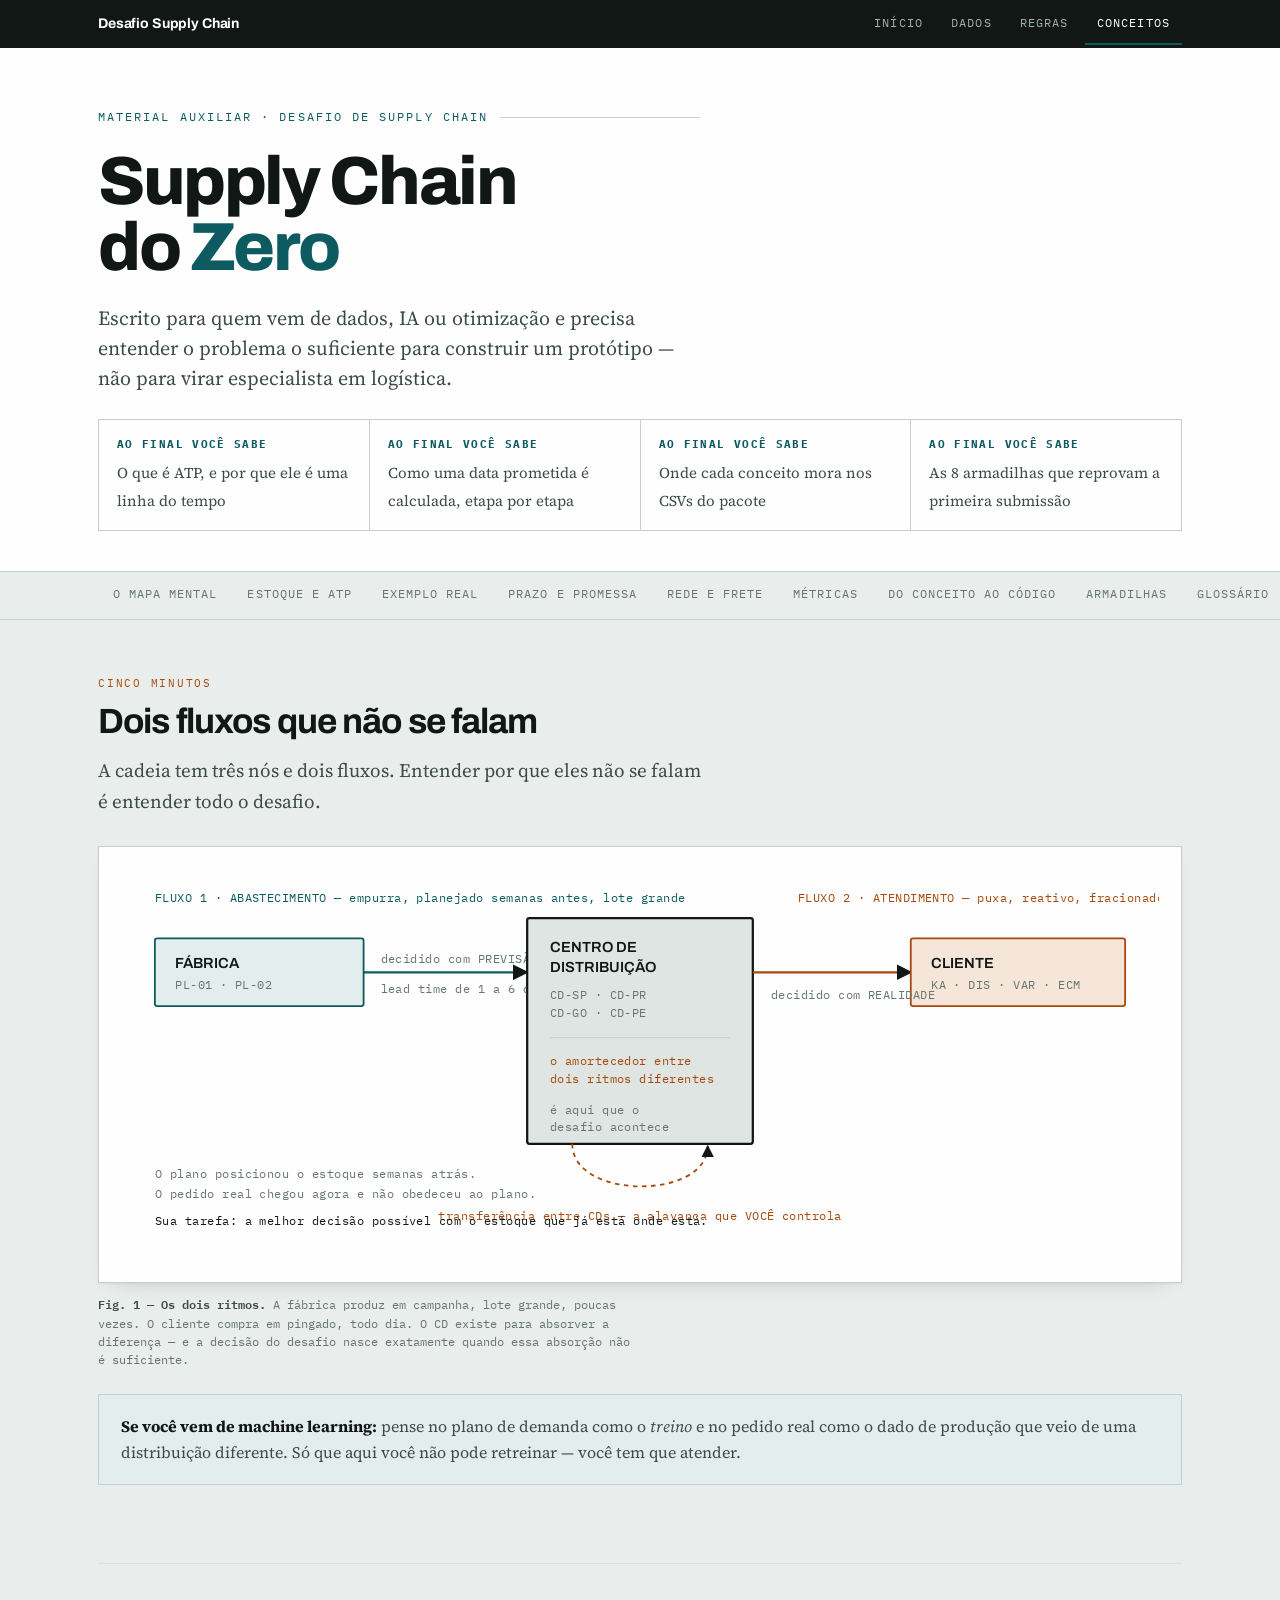
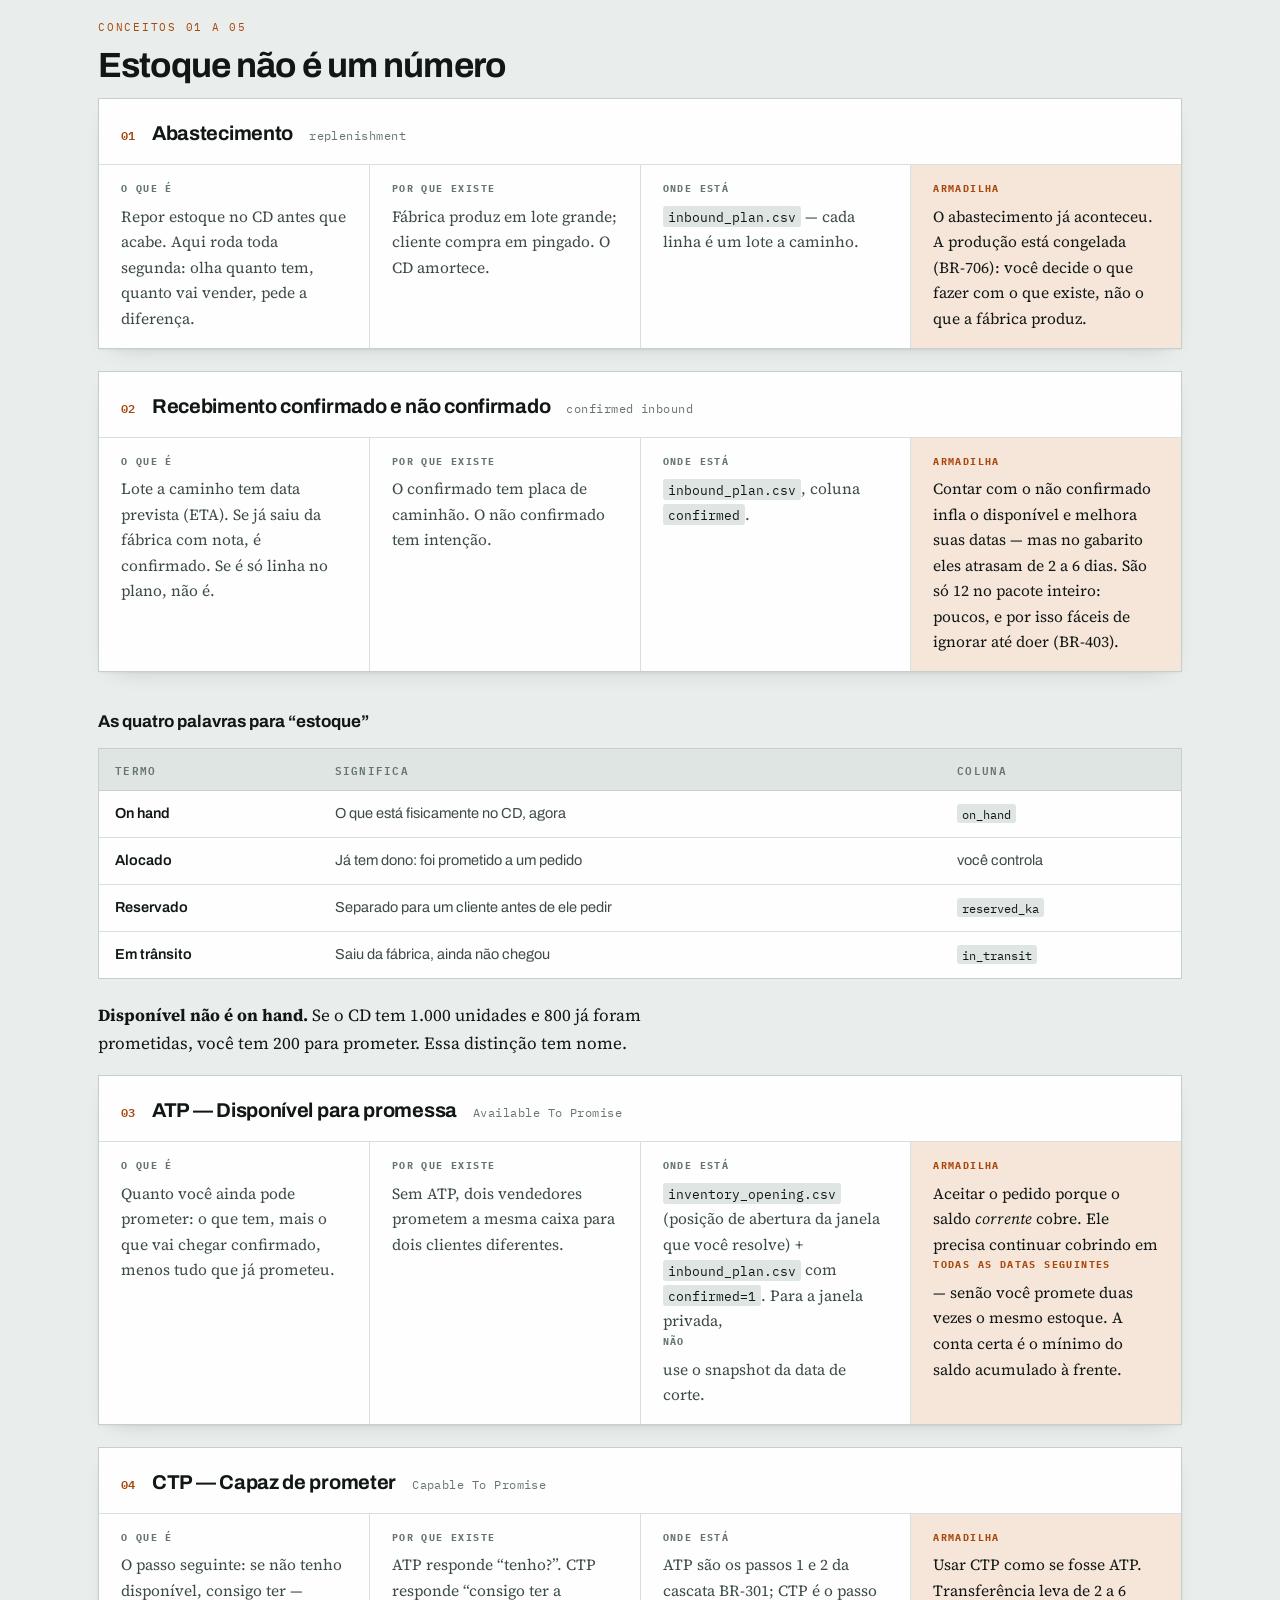
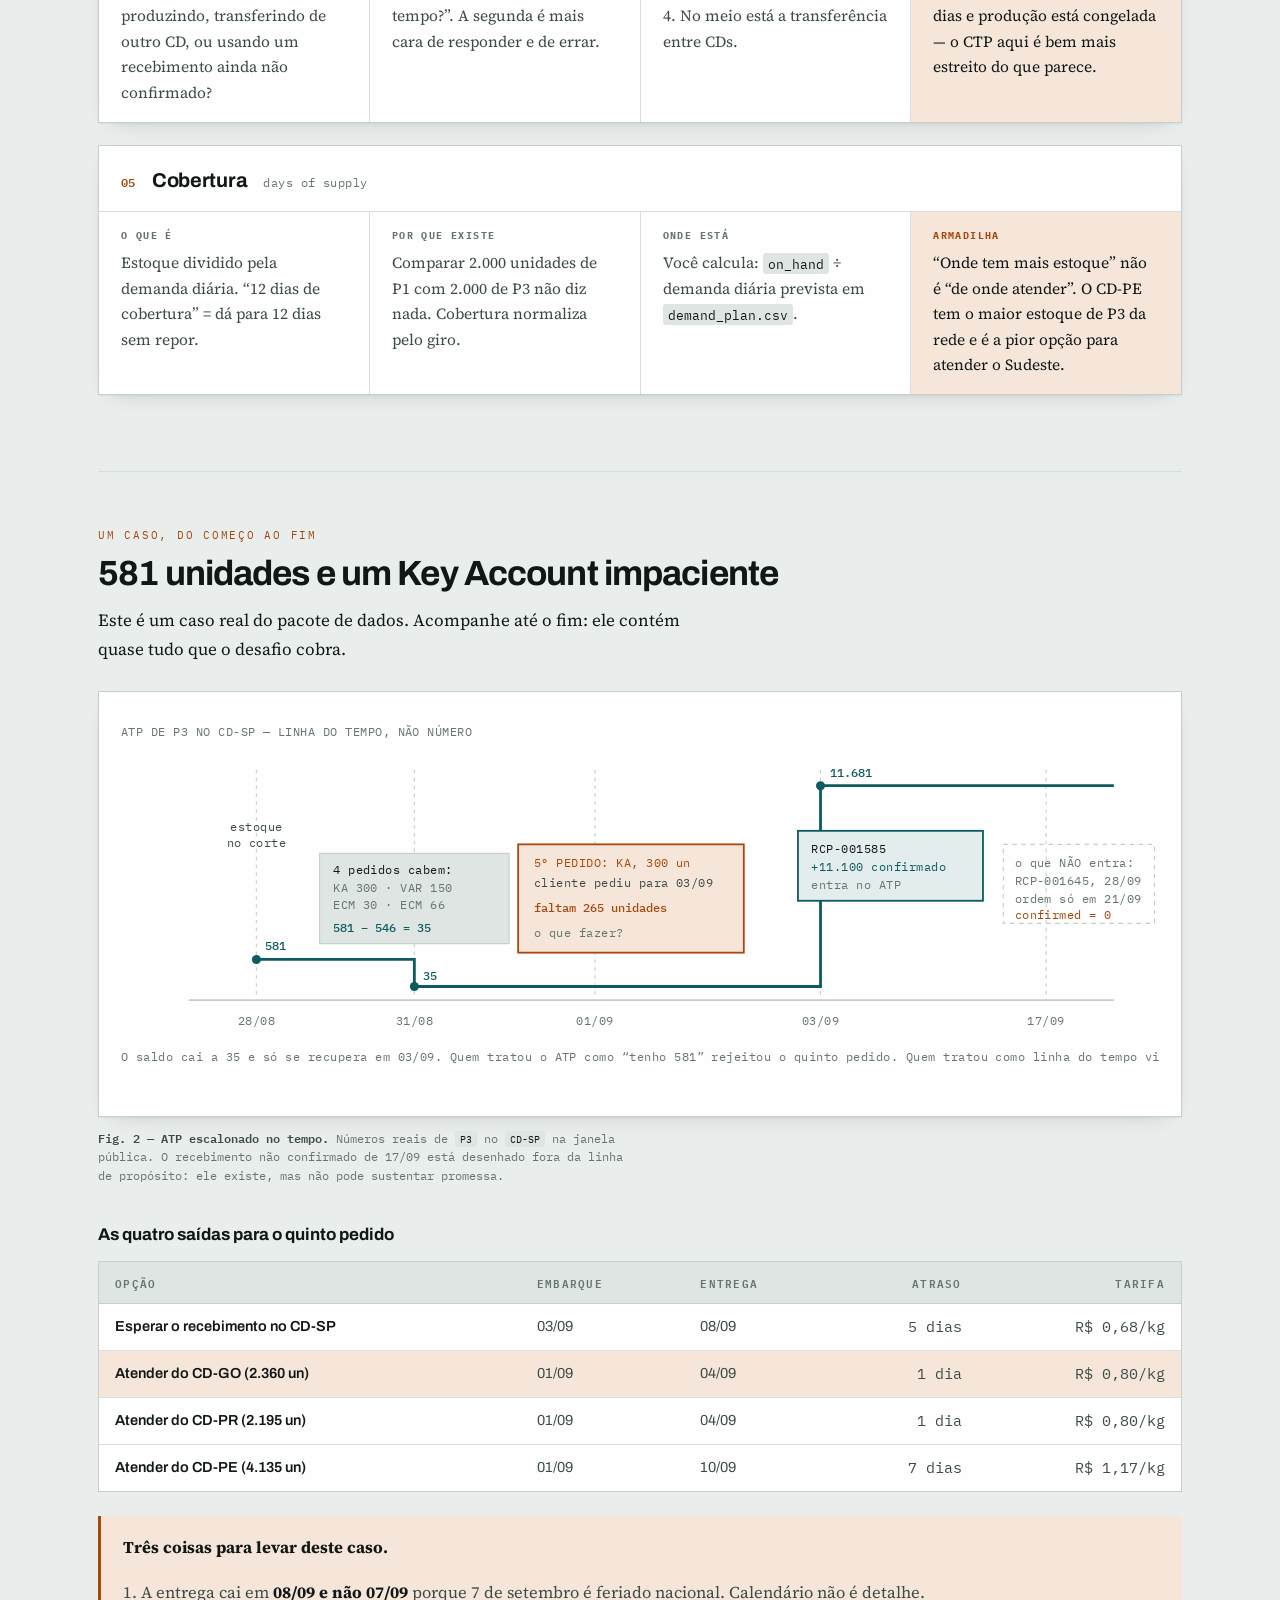
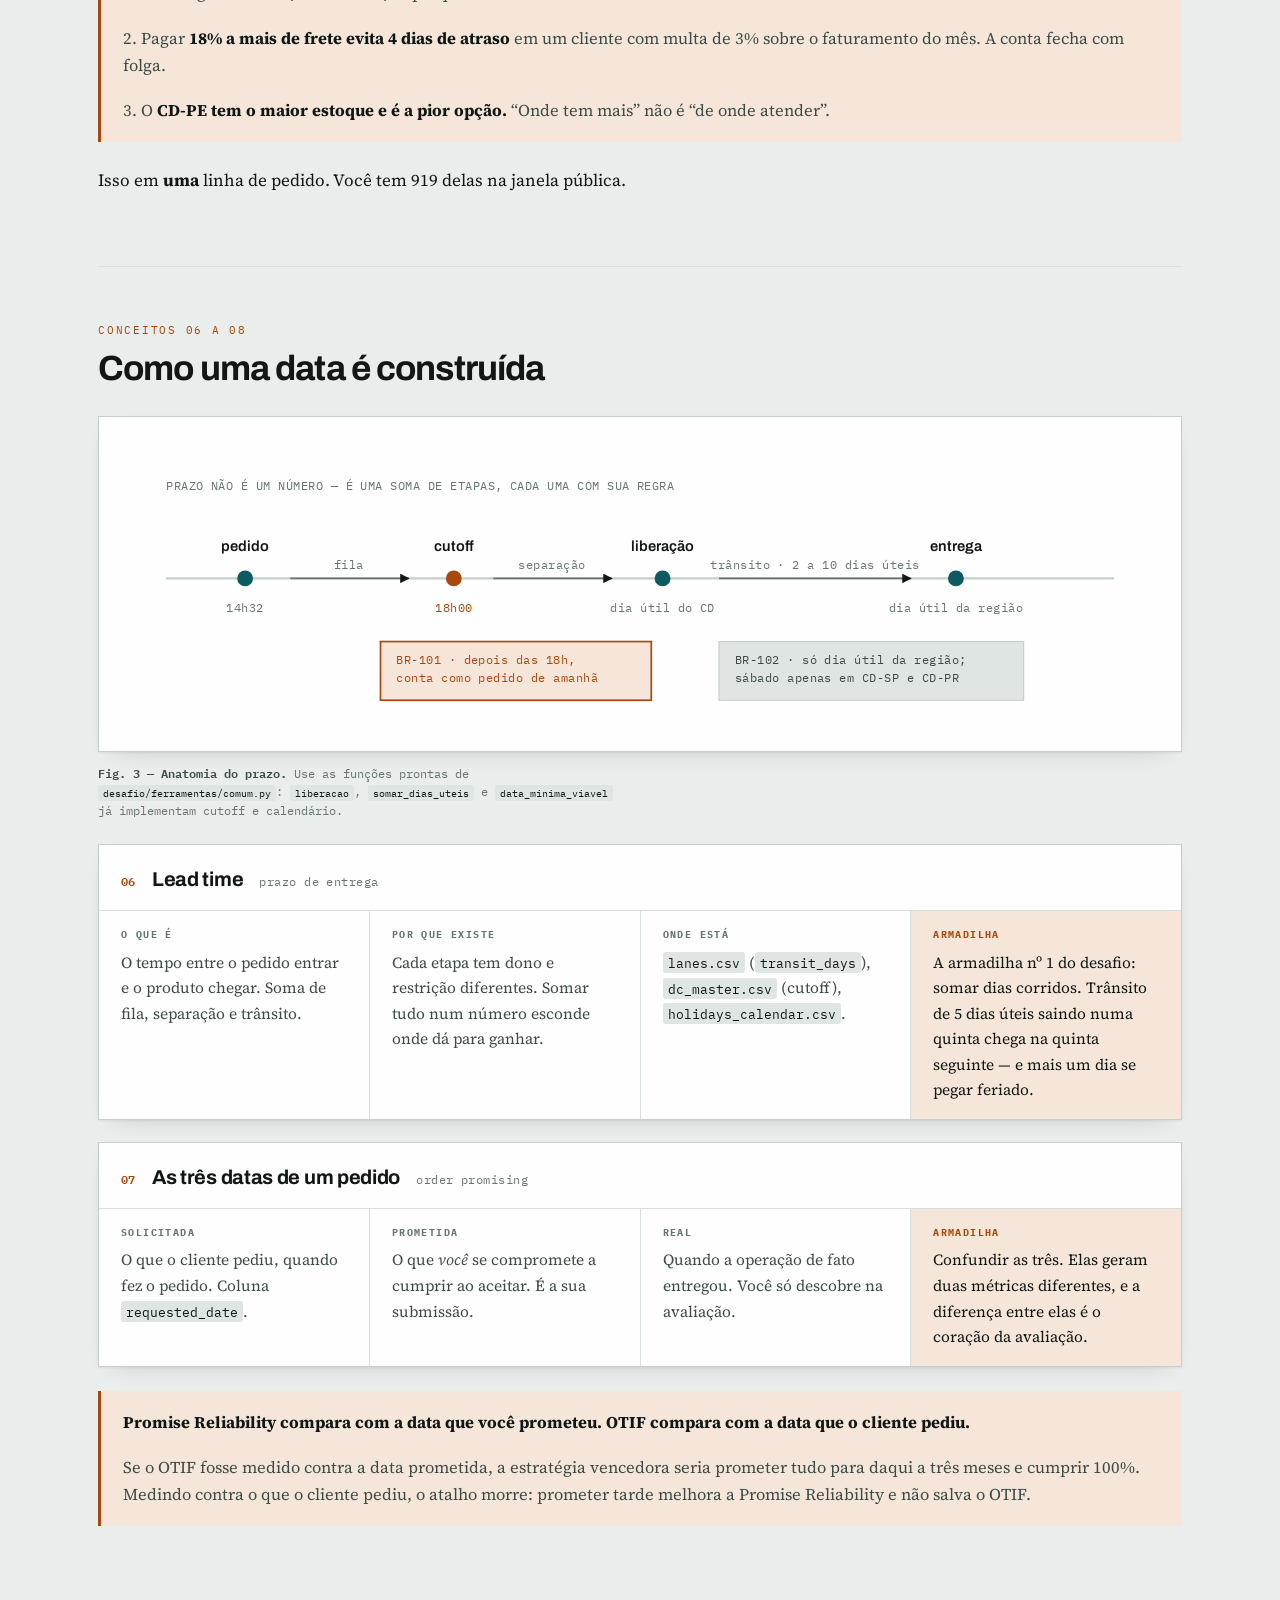
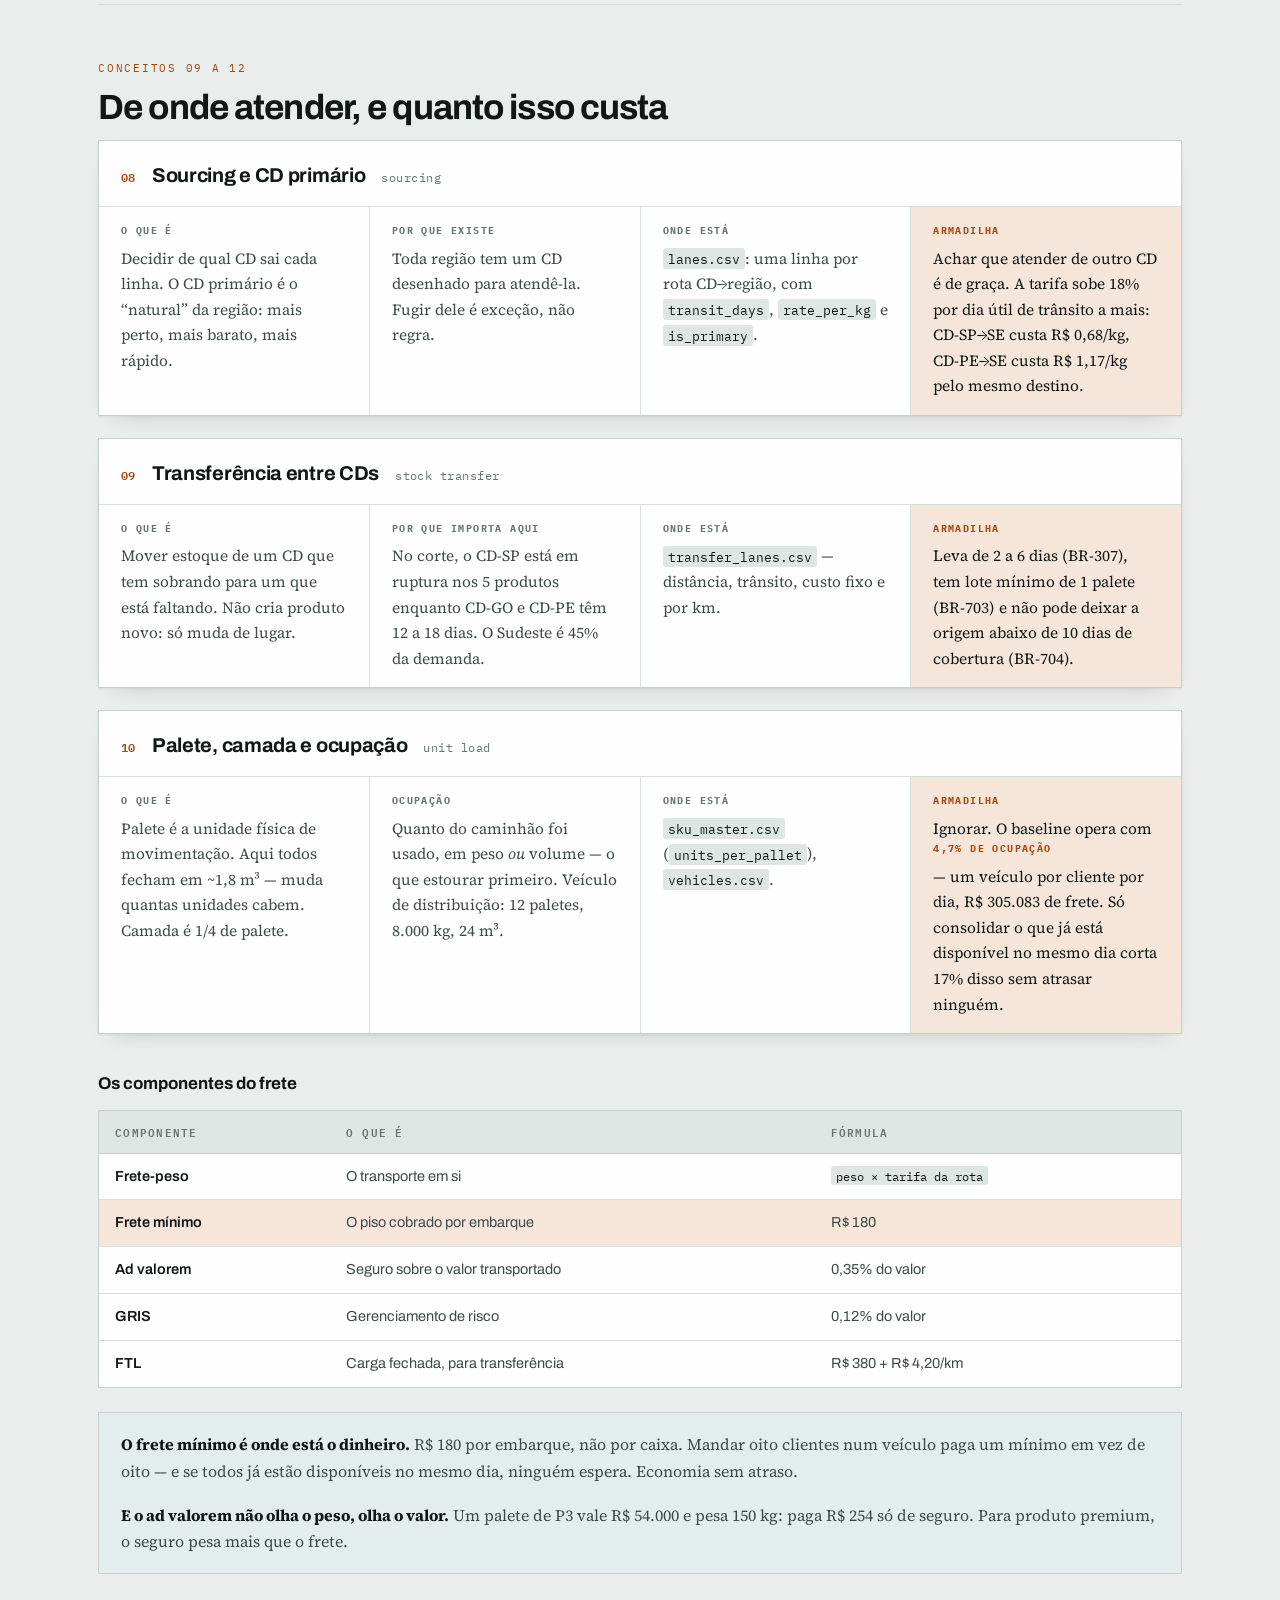
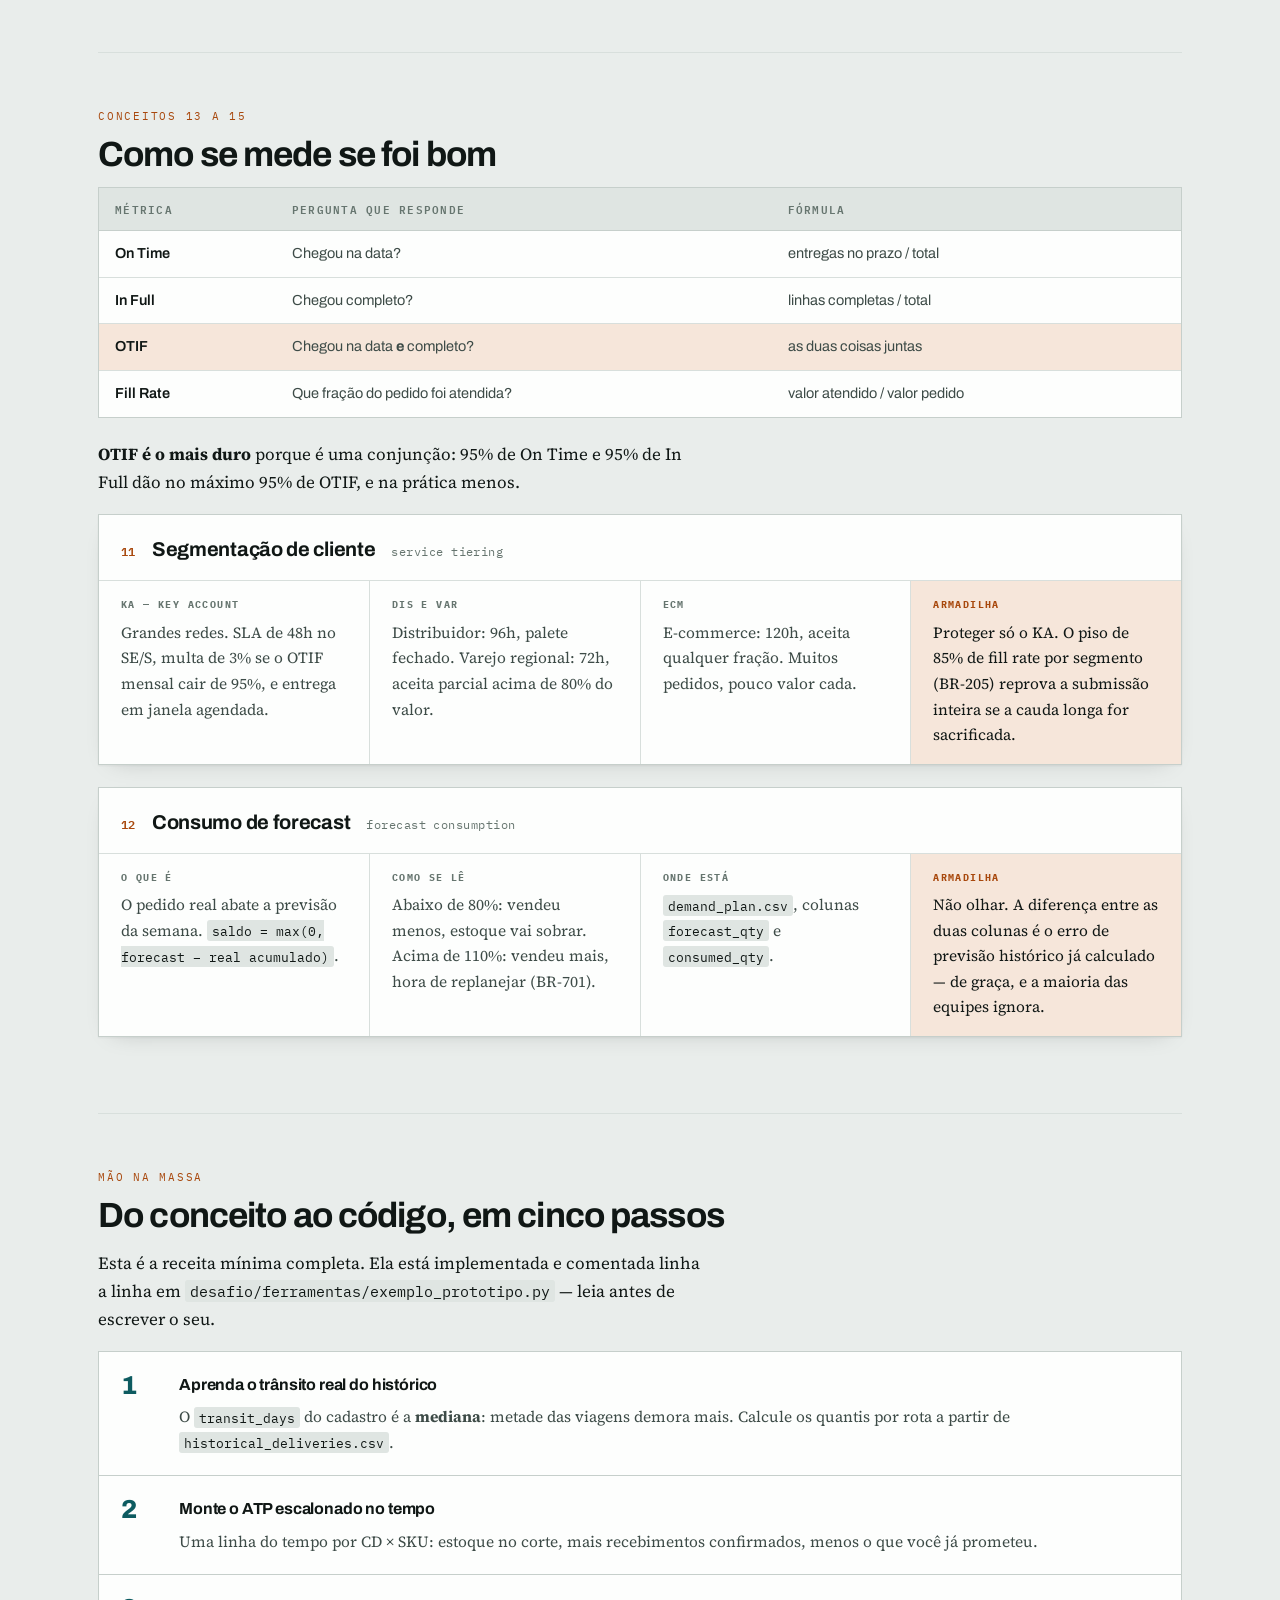
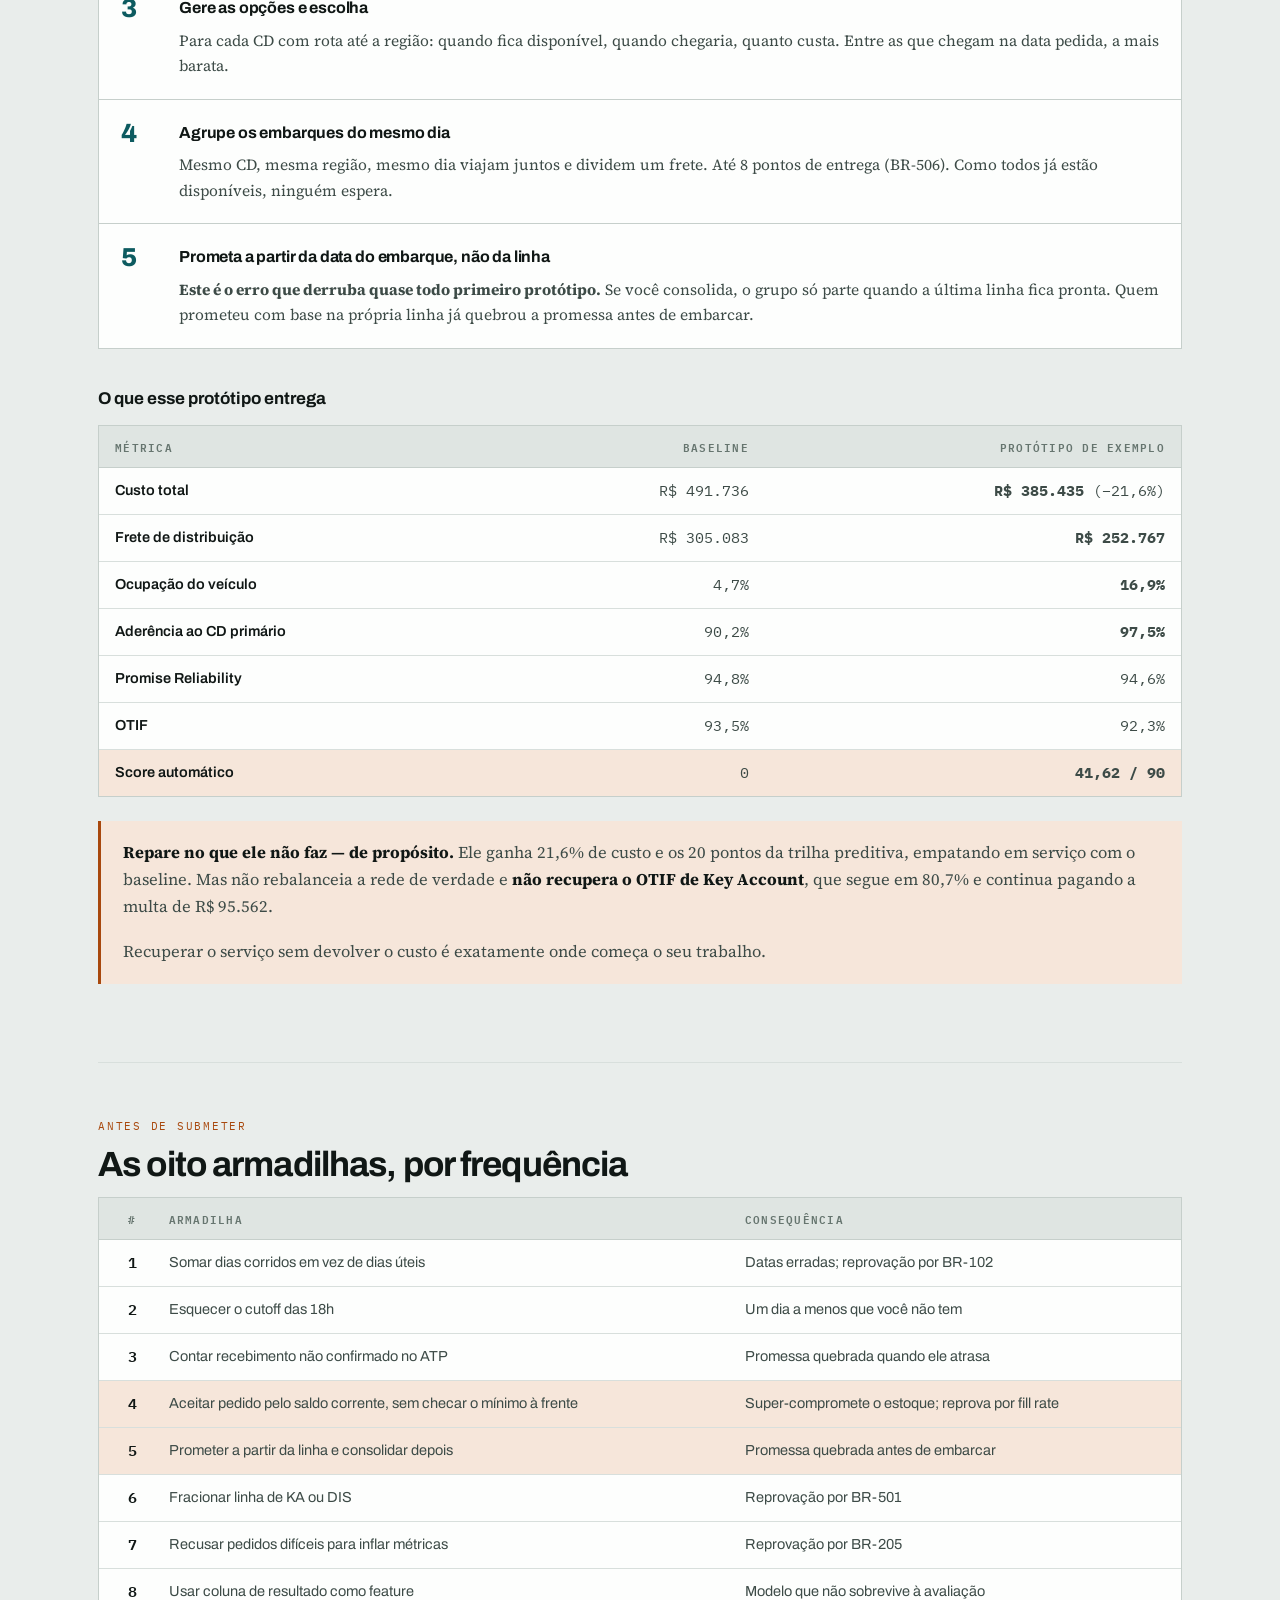
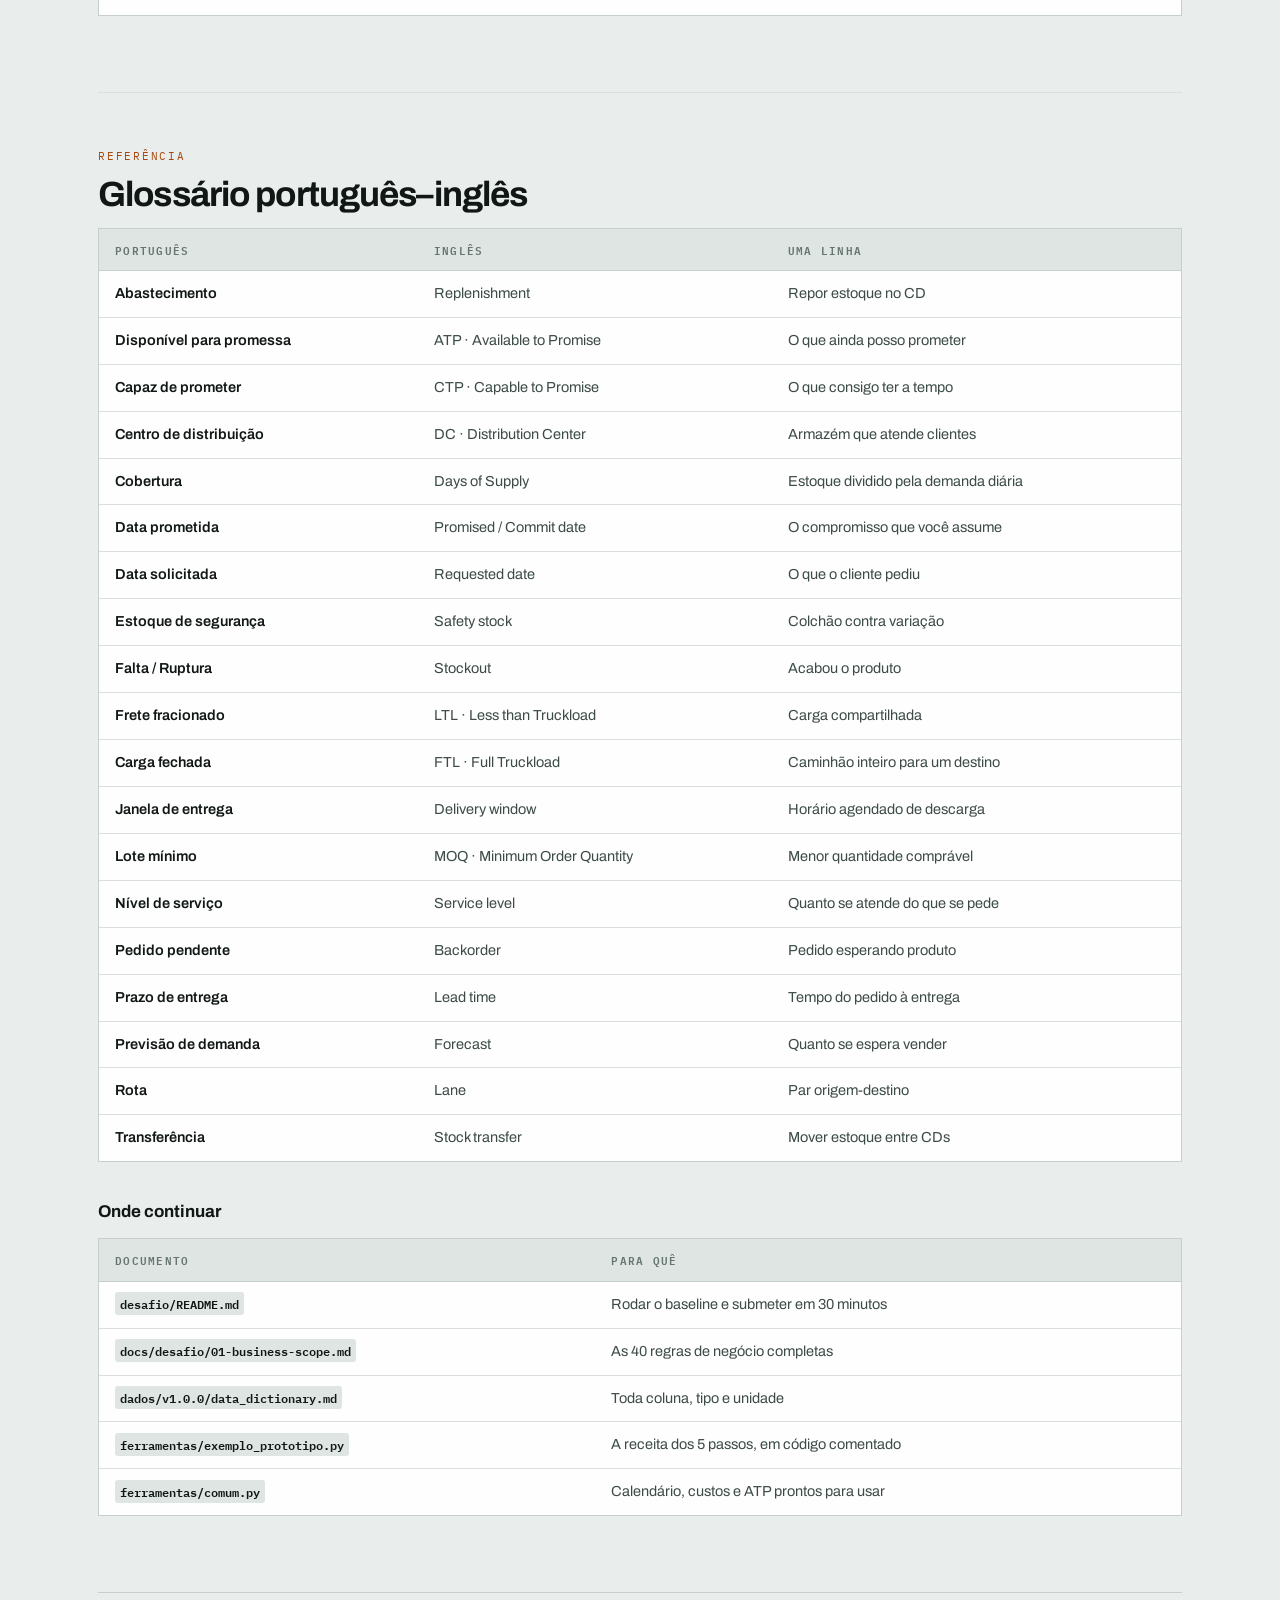
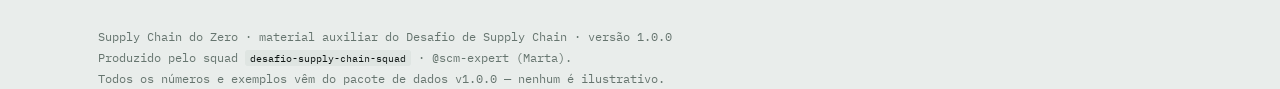
==== docs/conceitos.html @ 9eb1c231 "feat: desafio de supply chain com dados, ferramentas e site publicável Desafio técnico de promessa d" ====
<!doctype html>
<html lang="pt-BR">
<head>
<meta charset="utf-8">
<meta name="viewport" content="width=device-width, initial-scale=1">
<title>Supply Chain do Zero</title>
<link rel="preconnect" href="https://fonts.googleapis.com">
<link rel="preconnect" href="https://fonts.gstatic.com" crossorigin>
<link rel="stylesheet" href="https://fonts.googleapis.com/css2?family=Archivo:wght@500;600;700;800&family=IBM+Plex+Mono:wght@400;500;600&family=Source+Serif+4:opsz,wght@8..60,400;8..60,600&display=swap">

<style>
/* ============================================================
   Supply Chain do Zero — material auxiliar do desafio
   Mesma paleta da página de regras (teal de despacho + âmbar de
   sinalização), layout de manual: entradas numeradas, quatro
   campos fixos por conceito.
   ============================================================ */

:root {
  --ground:      #E9EDEB;
  --surface:     #FDFEFD;
  --surface-2:   #DFE5E2;
  --line:        #C6CFCB;
  --line-soft:   #D8DFDC;
  --ink:         #101715;
  --ink-2:       #3D4B47;
  --ink-3:       #66756F;
  --accent:      #0D5B60;
  --accent-2:    #E3EDED;
  --signal:      #A8480D;
  --signal-2:    #F6E6DA;
  --moss:        #3D6B3E;
  --shadow:      0 1px 2px rgba(16,23,21,.05), 0 8px 24px -16px rgba(16,23,21,.28);

  --display: "Archivo", "Helvetica Neue", Arial, sans-serif;
  --body: "Source Serif 4", Georgia, "Times New Roman", serif;
  --mono: "IBM Plex Mono", ui-monospace, SFMono-Regular, Menlo, monospace;

  --measure: 68ch;
  --wide: 1140px;
}

@media (prefers-color-scheme: dark) {
  :root:not([data-theme="light"]) {
    --ground:    #0D1412;
    --surface:   #151E1B;
    --surface-2: #1D2825;
    --line:      #2C3B37;
    --line-soft: #23302C;
    --ink:       #E7EDEA;
    --ink-2:     #B3C1BC;
    --ink-3:     #82918C;
    --accent:    #52B7BC;
    --accent-2:  #18302F;
    --signal:    #DE8B4A;
    --signal-2:  #33251A;
    --moss:      #7FAE7A;
    --shadow:    0 1px 2px rgba(0,0,0,.4), 0 10px 28px -18px rgba(0,0,0,.8);
  }
}

:root[data-theme="dark"] {
  --ground:    #0D1412;
  --surface:   #151E1B;
  --surface-2: #1D2825;
  --line:      #2C3B37;
  --line-soft: #23302C;
  --ink:       #E7EDEA;
  --ink-2:     #B3C1BC;
  --ink-3:     #82918C;
  --accent:    #52B7BC;
  --accent-2:  #18302F;
  --signal:    #DE8B4A;
  --signal-2:  #33251A;
  --moss:      #7FAE7A;
  --shadow:    0 1px 2px rgba(0,0,0,.4), 0 10px 28px -18px rgba(0,0,0,.8);
}

* { box-sizing: border-box; }

body {
  margin: 0;
  background: var(--ground);
  color: var(--ink);
  font-family: var(--body);
  font-size: 17px;
  line-height: 1.65;
  -webkit-font-smoothing: antialiased;
}

.shell { max-width: var(--wide); margin: 0 auto; padding: 0 28px; }
.col { max-width: var(--measure); }

/* ---------- Cabeçalho ---------- */

.masthead {
  border-bottom: 1px solid var(--line);
  background: var(--surface);
  padding: 60px 0 40px;
}
.kicker {
  font-family: var(--mono);
  font-size: 11.5px;
  letter-spacing: .18em;
  text-transform: uppercase;
  color: var(--accent);
  margin: 0 0 22px;
  display: flex;
  align-items: center;
  gap: 12px;
}
.kicker::after { content: ""; flex: 1; height: 1px; background: var(--line); max-width: 200px; }
h1 {
  font-family: var(--display);
  font-weight: 800;
  font-size: clamp(38px, 6.4vw, 68px);
  line-height: .97;
  letter-spacing: -.035em;
  margin: 0 0 22px;
  text-wrap: balance;
  max-width: 15ch;
}
h1 em { font-style: normal; color: var(--accent); }
.standfirst { font-size: 20px; line-height: 1.5; color: var(--ink-2); max-width: 60ch; margin: 0 0 26px; }

.promessa {
  display: grid;
  grid-template-columns: repeat(auto-fit, minmax(196px, 1fr));
  gap: 1px;
  background: var(--line);
  border: 1px solid var(--line);
}
.promessa div { background: var(--surface); padding: 16px 18px; }
.promessa b {
  display: block;
  font-family: var(--mono);
  font-size: 10.5px;
  letter-spacing: .13em;
  text-transform: uppercase;
  color: var(--accent);
  margin-bottom: 5px;
}
.promessa span { font-size: 15px; color: var(--ink-2); }

/* ---------- Navegação ---------- */

nav.rail {
  position: sticky; top: 0; z-index: 20;
  background: var(--ground);
  border-bottom: 1px solid var(--line);
  overflow-x: auto;
}
nav.rail ul { display: flex; list-style: none; margin: 0 auto; padding: 0 28px; max-width: var(--wide); }
nav.rail a {
  display: block; padding: 13px 15px;
  font-family: var(--mono); font-size: 11.5px;
  letter-spacing: .09em; text-transform: uppercase;
  color: var(--ink-3); text-decoration: none; white-space: nowrap;
  border-bottom: 2px solid transparent;
}
nav.rail a:hover, nav.rail a:focus-visible { color: var(--ink); border-bottom-color: var(--accent); }

/* ---------- Seções ---------- */

main { padding-bottom: 80px; }
section { padding: 54px 0; border-bottom: 1px solid var(--line-soft); }
section:last-of-type { border-bottom: none; }

.tag {
  font-family: var(--mono); font-size: 11px;
  letter-spacing: .16em; text-transform: uppercase;
  color: var(--signal); margin: 0 0 10px;
}
h2 {
  font-family: var(--display); font-weight: 700;
  font-size: clamp(26px, 3.3vw, 35px);
  letter-spacing: -.025em; line-height: 1.1;
  margin: 0 0 14px; text-wrap: balance;
}
h3 { font-family: var(--display); font-weight: 700; font-size: 17px; margin: 36px 0 12px; }
h4 {
  font-family: var(--mono); font-weight: 600; font-size: 11.5px;
  letter-spacing: .14em; text-transform: uppercase;
  color: var(--ink-3); margin: 28px 0 10px;
}
p { margin: 0 0 18px; }
.lead { font-size: 19px; color: var(--ink-2); }
a { color: var(--accent); }
ul.plain { margin: 0 0 18px; padding-left: 1.15em; }
ul.plain li { margin-bottom: 7px; }

code, .mono { font-family: var(--mono); font-size: .855em; }
code { background: var(--surface-2); padding: 1.5px 5px; border-radius: 3px; color: var(--ink); }

/* ---------- Conceito ---------- */

.conceito {
  border: 1px solid var(--line);
  background: var(--surface);
  margin-bottom: 22px;
  box-shadow: var(--shadow);
}
.conceito > header {
  display: flex; align-items: baseline; gap: 16px;
  padding: 18px 22px 14px;
  border-bottom: 1px solid var(--line-soft);
}
.conceito .n {
  font-family: var(--mono); font-weight: 600; font-size: 12px;
  color: var(--signal); letter-spacing: .04em; flex-shrink: 0;
}
.conceito h3 { margin: 0; font-size: 20px; letter-spacing: -.015em; }
.conceito .en {
  font-family: var(--mono); font-size: 11.5px;
  color: var(--ink-3); letter-spacing: .04em;
}
.campos { display: grid; grid-template-columns: repeat(auto-fit, minmax(250px, 1fr)); gap: 1px; background: var(--line-soft); }
.campo { background: var(--surface); padding: 16px 22px; }
.campo b {
  display: block;
  font-family: var(--mono); font-size: 10px;
  letter-spacing: .14em; text-transform: uppercase;
  color: var(--ink-3); margin-bottom: 6px;
}
.campo p { margin: 0; font-size: 15.5px; color: var(--ink-2); }
.campo.armadilha { background: var(--signal-2); }
.campo.armadilha b { color: var(--signal); }
.campo.armadilha p { color: var(--ink); }

/* ---------- Tabelas ---------- */

.scroll { overflow-x: auto; margin: 0 0 22px; border: 1px solid var(--line); background: var(--surface); }
table { width: 100%; border-collapse: collapse; font-family: var(--display); font-size: 14.5px; min-width: 500px; }
thead th {
  text-align: left; font-family: var(--mono); font-weight: 600;
  font-size: 10.5px; letter-spacing: .12em; text-transform: uppercase;
  color: var(--ink-3); padding: 12px 16px;
  border-bottom: 1px solid var(--line); background: var(--surface-2); white-space: nowrap;
}
tbody td { padding: 11px 16px; border-bottom: 1px solid var(--line-soft); vertical-align: top; color: var(--ink-2); }
tbody tr:last-child td { border-bottom: none; }
tbody td:first-child { color: var(--ink); font-weight: 600; }
td.num, th.num { text-align: right; font-family: var(--mono); font-variant-numeric: tabular-nums; }
tbody tr:hover td { background: var(--accent-2); }
tr.destaque td { background: var(--signal-2); }
tr.destaque:hover td { background: var(--signal-2); }

/* ---------- Blocos ---------- */

.figure { margin: 28px 0 24px; }
.figure .frame {
  border: 1px solid var(--line); background: var(--surface);
  padding: 26px 22px; overflow-x: auto; box-shadow: var(--shadow);
}
.figure svg { display: block; width: 100%; height: auto; min-width: 560px; }
figcaption {
  font-family: var(--mono); font-size: 11.5px; line-height: 1.6;
  color: var(--ink-3); margin-top: 12px; max-width: 76ch;
}
figcaption b { color: var(--ink-2); font-weight: 600; }

.note {
  border-left: 3px solid var(--signal); background: var(--signal-2);
  padding: 18px 22px; margin: 24px 0; font-size: 16.5px; color: var(--ink-2);
}
.note b { color: var(--ink); }
.note :last-child { margin-bottom: 0; }

.callout {
  background: var(--accent-2); border: 1px solid var(--line);
  padding: 18px 22px; font-size: 16px; color: var(--ink-2); margin: 24px 0;
}
.callout b { color: var(--ink); }
.callout :last-child { margin-bottom: 0; }

pre {
  font-family: var(--mono); font-size: 13px; line-height: 1.65;
  background: var(--surface); border: 1px solid var(--line);
  padding: 18px 20px; overflow-x: auto; margin: 0 0 22px; color: var(--ink-2);
}
pre b { color: var(--ink); font-weight: 600; }

.passos { counter-reset: passo; display: grid; gap: 1px; background: var(--line); border: 1px solid var(--line); margin-bottom: 24px; }
.passo { background: var(--surface); padding: 20px 22px; display: grid; grid-template-columns: 40px 1fr; gap: 18px; }
.passo::before {
  counter-increment: passo; content: counter(passo);
  font-family: var(--display); font-weight: 800; font-size: 26px;
  color: var(--accent); line-height: 1;
}
.passo h4 { margin: 0 0 6px; font-family: var(--display); font-size: 16px;
  text-transform: none; letter-spacing: -.01em; color: var(--ink); font-weight: 700; }
.passo p { margin: 0; font-size: 15.5px; color: var(--ink-2); }

/* SVG tokens */
.s-ink { fill: var(--ink); }
.s-ink2 { fill: var(--ink-2); }
.s-ink3 { fill: var(--ink-3); }
.s-accent { fill: var(--accent); }
.s-signal { fill: var(--signal); }
.svg-label { font-family: var(--display); font-weight: 600; font-size: 13px; }
.svg-small { font-family: var(--mono); font-size: 10.5px; letter-spacing: .04em; }
.svg-num { font-family: var(--mono); font-size: 11px; font-weight: 500; }

footer {
  padding: 34px 0 0; font-family: var(--mono); font-size: 11.5px;
  line-height: 1.8; color: var(--ink-3); border-top: 1px solid var(--line);
}

@media (max-width: 720px) {
  body { font-size: 16px; }
  .shell { padding: 0 20px; }
  nav.rail ul { padding: 0 20px; }
  .masthead { padding: 42px 0 30px; }
  .conceito > header { flex-wrap: wrap; gap: 8px; }
}

@media (prefers-reduced-motion: reduce) { * { animation: none !important; transition: none !important; } }

/* barra de navegação do site — injetada pelo gerador */
.sitenav { background: var(--ink); border-bottom: 1px solid var(--ink); }
.sitenav-in {
  max-width: 1140px; margin: 0 auto; padding: 0 28px;
  display: flex; align-items: center; gap: 4px; flex-wrap: wrap;
}
.sitenav a {
  display: block; padding: 12px 12px; text-decoration: none;
  font-family: var(--mono); font-size: 11.5px; letter-spacing: .1em;
  text-transform: uppercase; color: #9fb3ae;
}
.sitenav a:hover, .sitenav a:focus-visible { color: #fff; }
.sitenav a.ativo { color: #fff; box-shadow: inset 0 -2px 0 var(--accent); }
.sitenav .marca {
  font-family: var(--display); font-weight: 700; font-size: 14px;
  letter-spacing: -.01em; text-transform: none; color: #fff; padding-left: 0;
}
.sitenav .sep { flex: 1; }
@media (max-width: 720px) { .sitenav-in { padding: 0 20px; } .sitenav .sep { flex: 0; } }
</style>

</head>
<body>
<nav class="sitenav">
  <div class="sitenav-in">
    <a class="marca" href="./index.html">Desafio&nbsp;Supply&nbsp;Chain</a>
    <span class="sep"></span>
    <a href="./index.html">Início</a>
    <a href="./dados.html">Dados</a>
    <a href="./regras.html">Regras</a>
    <a href="./conceitos.html" class="ativo">Conceitos</a>
  </div>
</nav>
<header class="masthead">
  <div class="shell">
    <p class="kicker">Material auxiliar · Desafio de Supply Chain</p>
    <h1>Supply Chain do <em>Zero</em></h1>
    <p class="standfirst">
      Escrito para quem vem de dados, IA ou otimização e precisa entender o problema o
      suficiente para construir um protótipo — não para virar especialista em logística.
    </p>
    <div class="promessa">
      <div><b>Ao final você sabe</b><span>O que é ATP, e por que ele é uma linha do tempo</span></div>
      <div><b>Ao final você sabe</b><span>Como uma data prometida é calculada, etapa por etapa</span></div>
      <div><b>Ao final você sabe</b><span>Onde cada conceito mora nos CSVs do pacote</span></div>
      <div><b>Ao final você sabe</b><span>As 8 armadilhas que reprovam a primeira submissão</span></div>
    </div>
  </div>
</header>

<nav class="rail">
  <ul>
    <li><a href="#mapa">O mapa mental</a></li>
    <li><a href="#estoque">Estoque e ATP</a></li>
    <li><a href="#exemplo">Exemplo real</a></li>
    <li><a href="#prazo">Prazo e promessa</a></li>
    <li><a href="#rede">Rede e frete</a></li>
    <li><a href="#servico">Métricas</a></li>
    <li><a href="#codigo">Do conceito ao código</a></li>
    <li><a href="#armadilhas">Armadilhas</a></li>
    <li><a href="#glossario">Glossário</a></li>
  </ul>
</nav>

<main class="shell">

  <!-- ============================ MAPA ============================ -->
  <section id="mapa">
    <p class="tag">Cinco minutos</p>
    <h2>Dois fluxos que não se falam</h2>
    <div class="col">
      <p class="lead">
        A cadeia tem três nós e dois fluxos. Entender por que eles não se falam é entender
        todo o desafio.
      </p>
    </div>

    <figure class="figure">
      <div class="frame">
        <svg viewBox="0 0 920 340" role="img" aria-label="Diagrama dos dois fluxos: abastecimento planejado da fábrica ao CD, e atendimento reativo do CD ao cliente">
          <defs>
            <marker id="a1" viewBox="0 0 10 10" refX="9" refY="5" markerWidth="7" markerHeight="7" orient="auto-start-reverse">
              <path d="M0,0 L10,5 L0,10 z" fill="currentColor"/>
            </marker>
          </defs>

          <!-- fluxo 1 -->
          <text x="30" y="26" class="svg-small s-accent">FLUXO 1 · ABASTECIMENTO — empurra, planejado semanas antes, lote grande</text>
          <g fill="none" stroke="var(--accent)" stroke-width="2" color="var(--accent)">
            <path d="M215,88 L360,88" marker-end="url(#a1)"/>
          </g>
          <rect x="30" y="58" width="185" height="60" rx="2" fill="var(--accent-2)" stroke="var(--accent)" stroke-width="1.6"/>
          <text x="48" y="84" class="svg-label s-ink">FÁBRICA</text>
          <text x="48" y="103" class="svg-small s-ink3">PL-01 · PL-02</text>
          <text x="230" y="80" class="svg-small s-ink3">decidido com PREVISÃO</text>
          <text x="230" y="106" class="svg-small s-ink3">lead time de 1 a 6 dias</text>

          <!-- CD central -->
          <rect x="360" y="40" width="200" height="200" rx="2" fill="var(--surface-2)" stroke="var(--ink)" stroke-width="2"/>
          <text x="380" y="70" class="svg-label s-ink">CENTRO DE</text>
          <text x="380" y="88" class="svg-label s-ink">DISTRIBUIÇÃO</text>
          <text x="380" y="112" class="svg-small s-ink3">CD-SP · CD-PR</text>
          <text x="380" y="128" class="svg-small s-ink3">CD-GO · CD-PE</text>
          <line x1="380" y1="146" x2="540" y2="146" stroke="var(--line)"/>
          <text x="380" y="170" class="svg-small s-signal">o amortecedor entre</text>
          <text x="380" y="186" class="svg-small s-signal">dois ritmos diferentes</text>
          <text x="380" y="214" class="svg-small s-ink3">é aqui que o</text>
          <text x="380" y="229" class="svg-small s-ink3">desafio acontece</text>

          <!-- fluxo 2 -->
          <text x="600" y="26" class="svg-small s-signal">FLUXO 2 · ATENDIMENTO — puxa, reativo, fracionado</text>
          <g fill="none" stroke="var(--signal)" stroke-width="2" color="var(--signal)">
            <path d="M560,88 L700,88" marker-end="url(#a1)"/>
          </g>
          <rect x="700" y="58" width="190" height="60" rx="2" fill="var(--signal-2)" stroke="var(--signal)" stroke-width="1.6"/>
          <text x="718" y="84" class="svg-label s-ink">CLIENTE</text>
          <text x="718" y="103" class="svg-small s-ink3">KA · DIS · VAR · ECM</text>
          <text x="576" y="112" class="svg-small s-ink3">decidido com REALIDADE</text>

          <!-- transferencia -->
          <g fill="none" stroke="var(--signal)" stroke-width="1.6" stroke-dasharray="4 4" color="var(--signal)">
            <path d="M400,240 C400,290 520,290 520,242" marker-end="url(#a1)"/>
          </g>
          <text x="460" y="308" class="svg-small s-signal" text-anchor="middle">transferência entre CDs — a alavanca que VOCÊ controla</text>

          <!-- descompasso -->
          <text x="30" y="270" class="svg-small s-ink3">O plano posicionou o estoque semanas atrás.</text>
          <text x="30" y="288" class="svg-small s-ink3">O pedido real chegou agora e não obedeceu ao plano.</text>
          <text x="30" y="312" class="svg-small s-ink">Sua tarefa: a melhor decisão possível com o estoque que já está onde está.</text>
        </svg>
      </div>
      <figcaption>
        <b>Fig. 1 — Os dois ritmos.</b> A fábrica produz em campanha, lote grande, poucas vezes.
        O cliente compra em pingado, todo dia. O CD existe para absorver a diferença — e a
        decisão do desafio nasce exatamente quando essa absorção não é suficiente.
      </figcaption>
    </figure>

    <div class="callout">
      <p><b>Se você vem de machine learning:</b> pense no plano de demanda como o
      <em>treino</em> e no pedido real como o dado de produção que veio de uma distribuição
      diferente. Só que aqui você não pode retreinar — você tem que atender.</p>
    </div>
  </section>

  <!-- ============================ ESTOQUE ============================ -->
  <section id="estoque">
    <p class="tag">Conceitos 01 a 05</p>
    <h2>Estoque não é um número</h2>

    <div class="conceito">
      <header><span class="n">01</span><h3>Abastecimento</h3><span class="en">replenishment</span></header>
      <div class="campos">
        <div class="campo"><b>O que é</b><p>Repor estoque no CD antes que acabe. Aqui roda toda segunda: olha quanto tem, quanto vai vender, pede a diferença.</p></div>
        <div class="campo"><b>Por que existe</b><p>Fábrica produz em lote grande; cliente compra em pingado. O CD amortece.</p></div>
        <div class="campo"><b>Onde está</b><p><code>inbound_plan.csv</code> — cada linha é um lote a caminho.</p></div>
        <div class="campo armadilha"><b>Armadilha</b><p>O abastecimento já aconteceu. A produção está congelada (BR-706): você decide o que fazer com o que existe, não o que a fábrica produz.</p></div>
      </div>
    </div>

    <div class="conceito">
      <header><span class="n">02</span><h3>Recebimento confirmado e não confirmado</h3><span class="en">confirmed inbound</span></header>
      <div class="campos">
        <div class="campo"><b>O que é</b><p>Lote a caminho tem data prevista (ETA). Se já saiu da fábrica com nota, é confirmado. Se é só linha no plano, não é.</p></div>
        <div class="campo"><b>Por que existe</b><p>O confirmado tem placa de caminhão. O não confirmado tem intenção.</p></div>
        <div class="campo"><b>Onde está</b><p><code>inbound_plan.csv</code>, coluna <code>confirmed</code>.</p></div>
        <div class="campo armadilha"><b>Armadilha</b><p>Contar com o não confirmado infla o disponível e melhora suas datas — mas no gabarito eles atrasam de 2 a 6 dias. São só 12 no pacote inteiro: poucos, e por isso fáceis de ignorar até doer (BR-403).</p></div>
      </div>
    </div>

    <h3>As quatro palavras para “estoque”</h3>
    <div class="scroll">
      <table>
        <thead><tr><th>Termo</th><th>Significa</th><th>Coluna</th></tr></thead>
        <tbody>
          <tr><td>On hand</td><td>O que está fisicamente no CD, agora</td><td><code>on_hand</code></td></tr>
          <tr><td>Alocado</td><td>Já tem dono: foi prometido a um pedido</td><td>você controla</td></tr>
          <tr><td>Reservado</td><td>Separado para um cliente antes de ele pedir</td><td><code>reserved_ka</code></td></tr>
          <tr><td>Em trânsito</td><td>Saiu da fábrica, ainda não chegou</td><td><code>in_transit</code></td></tr>
        </tbody>
      </table>
    </div>
    <p class="col"><b>Disponível não é on hand.</b> Se o CD tem 1.000 unidades e 800 já foram
    prometidas, você tem 200 para prometer. Essa distinção tem nome.</p>

    <div class="conceito">
      <header><span class="n">03</span><h3>ATP — Disponível para promessa</h3><span class="en">Available To Promise</span></header>
      <div class="campos">
        <div class="campo"><b>O que é</b><p>Quanto você ainda pode prometer: o que tem, mais o que vai chegar confirmado, menos tudo que já prometeu.</p></div>
        <div class="campo"><b>Por que existe</b><p>Sem ATP, dois vendedores prometem a mesma caixa para dois clientes diferentes.</p></div>
        <div class="campo"><b>Onde está</b><p><code>inventory_opening.csv</code> (posição de abertura da janela que você resolve) + <code>inbound_plan.csv</code> com <code>confirmed=1</code>. Para a janela privada, <b>não</b> use o snapshot da data de corte.</p></div>
        <div class="campo armadilha"><b>Armadilha</b><p>Aceitar o pedido porque o saldo <em>corrente</em> cobre. Ele precisa continuar cobrindo em <b>todas as datas seguintes</b> — senão você promete duas vezes o mesmo estoque. A conta certa é o mínimo do saldo acumulado à frente.</p></div>
      </div>
    </div>

    <div class="conceito">
      <header><span class="n">04</span><h3>CTP — Capaz de prometer</h3><span class="en">Capable To Promise</span></header>
      <div class="campos">
        <div class="campo"><b>O que é</b><p>O passo seguinte: se não tenho disponível, consigo ter — produzindo, transferindo de outro CD, ou usando um recebimento ainda não confirmado?</p></div>
        <div class="campo"><b>Por que existe</b><p>ATP responde “tenho?”. CTP responde “consigo ter a tempo?”. A segunda é mais cara de responder e de errar.</p></div>
        <div class="campo"><b>Onde está</b><p>ATP são os passos 1 e 2 da cascata BR-301; CTP é o passo 4. No meio está a transferência entre CDs.</p></div>
        <div class="campo armadilha"><b>Armadilha</b><p>Usar CTP como se fosse ATP. Transferência leva de 2 a 6 dias e produção está congelada — o CTP aqui é bem mais estreito do que parece.</p></div>
      </div>
    </div>

    <div class="conceito">
      <header><span class="n">05</span><h3>Cobertura</h3><span class="en">days of supply</span></header>
      <div class="campos">
        <div class="campo"><b>O que é</b><p>Estoque dividido pela demanda diária. “12 dias de cobertura” = dá para 12 dias sem repor.</p></div>
        <div class="campo"><b>Por que existe</b><p>Comparar 2.000 unidades de P1 com 2.000 de P3 não diz nada. Cobertura normaliza pelo giro.</p></div>
        <div class="campo"><b>Onde está</b><p>Você calcula: <code>on_hand</code> ÷ demanda diária prevista em <code>demand_plan.csv</code>.</p></div>
        <div class="campo armadilha"><b>Armadilha</b><p>“Onde tem mais estoque” não é “de onde atender”. O CD-PE tem o maior estoque de P3 da rede e é a pior opção para atender o Sudeste.</p></div>
      </div>
    </div>
  </section>

  <!-- ============================ EXEMPLO ============================ -->
  <section id="exemplo">
    <p class="tag">Um caso, do começo ao fim</p>
    <h2>581 unidades e um Key Account impaciente</h2>
    <div class="col">
      <p>
        Este é um caso real do pacote de dados. Acompanhe até o fim: ele contém quase tudo
        que o desafio cobra.
      </p>
    </div>

    <figure class="figure">
      <div class="frame">
        <svg viewBox="0 0 920 330" role="img" aria-label="Linha do tempo do ATP de P3 no CD-SP: 581 unidades no corte, cinco pedidos consumindo o saldo, e um recebimento de 11.100 unidades em 3 de setembro">
          <text x="0" y="16" class="svg-small s-ink3">ATP DE P3 NO CD-SP — LINHA DO TEMPO, NÃO NÚMERO</text>

          <!-- eixo -->
          <line x1="60" y1="250" x2="880" y2="250" stroke="var(--line)" stroke-width="1.5"/>
          <g class="svg-small s-ink3" text-anchor="middle">
            <text x="120" y="272">28/08</text>
            <text x="260" y="272">31/08</text>
            <text x="420" y="272">01/09</text>
            <text x="620" y="272">03/09</text>
            <text x="820" y="272">17/09</text>
          </g>
          <g stroke="var(--line)" stroke-dasharray="3 4">
            <line x1="120" y1="46" x2="120" y2="250"/>
            <line x1="260" y1="46" x2="260" y2="250"/>
            <line x1="420" y1="46" x2="420" y2="250"/>
            <line x1="620" y1="46" x2="620" y2="250"/>
            <line x1="820" y1="46" x2="820" y2="250"/>
          </g>

          <!-- saldo -->
          <path d="M120,214 L260,214 L260,238 L420,238 L420,238 L620,238 L620,60 L880,60"
                fill="none" stroke="var(--accent)" stroke-width="2.5"/>
          <circle cx="120" cy="214" r="4" fill="var(--accent)"/>
          <circle cx="260" cy="238" r="4" fill="var(--accent)"/>
          <circle cx="620" cy="60" r="4" fill="var(--accent)"/>

          <text x="128" y="206" class="svg-num s-accent">581</text>
          <text x="268" y="232" class="svg-num s-accent">35</text>
          <text x="628" y="52" class="svg-num s-accent">11.681</text>

          <!-- eventos -->
          <text x="120" y="100" class="svg-small s-ink2" text-anchor="middle">estoque</text>
          <text x="120" y="114" class="svg-small s-ink2" text-anchor="middle">no corte</text>

          <g>
            <rect x="176" y="120" width="168" height="80" fill="var(--surface-2)" stroke="var(--line)"/>
            <text x="188" y="138" class="svg-small s-ink">4 pedidos cabem:</text>
            <text x="188" y="154" class="svg-small s-ink3">KA 300 · VAR 150</text>
            <text x="188" y="169" class="svg-small s-ink3">ECM 30 · ECM 66</text>
            <text x="188" y="190" class="svg-num s-accent">581 − 546 = 35</text>
          </g>

          <g>
            <rect x="352" y="112" width="200" height="96" fill="var(--signal-2)" stroke="var(--signal)" stroke-width="1.6"/>
            <text x="366" y="132" class="svg-small s-signal">5º PEDIDO: KA, 300 un</text>
            <text x="366" y="150" class="svg-small s-ink2">cliente pediu para 03/09</text>
            <text x="366" y="172" class="svg-num s-signal">faltam 265 unidades</text>
            <text x="366" y="194" class="svg-small s-ink3">o que fazer?</text>
          </g>

          <g>
            <rect x="600" y="100" width="164" height="62" fill="var(--accent-2)" stroke="var(--accent)" stroke-width="1.6"/>
            <text x="612" y="120" class="svg-small s-ink">RCP-001585</text>
            <text x="612" y="136" class="svg-small s-accent">+11.100 confirmado</text>
            <text x="612" y="152" class="svg-small s-ink3">entra no ATP</text>
          </g>

          <g>
            <rect x="782" y="112" width="134" height="70" fill="none" stroke="var(--line)" stroke-dasharray="4 4"/>
            <text x="792" y="132" class="svg-small s-ink3">o que NÃO entra:</text>
            <text x="792" y="148" class="svg-small s-ink3">RCP-001645, 28/09</text>
            <text x="792" y="164" class="svg-small s-ink3">ordem só em 21/09</text>
            <text x="792" y="178" class="svg-small s-signal">confirmed = 0</text>
          </g>

          <text x="0" y="304" class="svg-small s-ink3">O saldo cai a 35 e só se recupera em 03/09. Quem tratou o ATP como “tenho 581” rejeitou o quinto pedido. Quem tratou como linha do tempo viu a saída.</text>
        </svg>
      </div>
      <figcaption>
        <b>Fig. 2 — ATP escalonado no tempo.</b> Números reais de <code>P3</code> no
        <code>CD-SP</code> na janela pública. O recebimento não confirmado de 17/09 está
        desenhado fora da linha de propósito: ele existe, mas não pode sustentar promessa.
      </figcaption>
    </figure>

    <h3>As quatro saídas para o quinto pedido</h3>
    <div class="scroll">
      <table>
        <thead><tr><th>Opção</th><th>Embarque</th><th>Entrega</th><th class="num">Atraso</th><th class="num">Tarifa</th></tr></thead>
        <tbody>
          <tr><td>Esperar o recebimento no CD-SP</td><td>03/09</td><td>08/09</td><td class="num">5 dias</td><td class="num">R$ 0,68/kg</td></tr>
          <tr class="destaque"><td>Atender do CD-GO (2.360 un)</td><td>01/09</td><td>04/09</td><td class="num">1 dia</td><td class="num">R$ 0,80/kg</td></tr>
          <tr><td>Atender do CD-PR (2.195 un)</td><td>01/09</td><td>04/09</td><td class="num">1 dia</td><td class="num">R$ 0,80/kg</td></tr>
          <tr><td>Atender do CD-PE (4.135 un)</td><td>01/09</td><td>10/09</td><td class="num">7 dias</td><td class="num">R$ 1,17/kg</td></tr>
        </tbody>
      </table>
    </div>

    <div class="note">
      <p><b>Três coisas para levar deste caso.</b></p>
      <p>1. A entrega cai em <b>08/09 e não 07/09</b> porque 7 de setembro é feriado nacional.
      Calendário não é detalhe.</p>
      <p>2. Pagar <b>18% a mais de frete evita 4 dias de atraso</b> em um cliente com multa de
      3% sobre o faturamento do mês. A conta fecha com folga.</p>
      <p>3. O <b>CD-PE tem o maior estoque e é a pior opção.</b> “Onde tem mais” não é “de onde
      atender”.</p>
    </div>

    <p class="col">Isso em <b>uma</b> linha de pedido. Você tem 919 delas na janela pública.</p>
  </section>

  <!-- ============================ PRAZO ============================ -->
  <section id="prazo">
    <p class="tag">Conceitos 06 a 08</p>
    <h2>Como uma data é construída</h2>

    <figure class="figure">
      <div class="frame">
        <svg viewBox="0 0 920 250" role="img" aria-label="Anatomia do prazo: pedido, cutoff das 18h, liberação no dia útil seguinte, trânsito e entrega">
          <defs>
            <marker id="a2" viewBox="0 0 10 10" refX="9" refY="5" markerWidth="6" markerHeight="6" orient="auto-start-reverse">
              <path d="M0,0 L10,5 L0,10 z" fill="currentColor"/>
            </marker>
          </defs>

          <line x1="40" y1="120" x2="880" y2="120" stroke="var(--line)" stroke-width="2"/>

          <g fill="none" stroke="var(--ink-3)" stroke-width="1.4" color="var(--ink-3)">
            <line x1="150" y1="120" x2="255" y2="120" marker-end="url(#a2)"/>
            <line x1="330" y1="120" x2="435" y2="120" marker-end="url(#a2)"/>
            <line x1="530" y1="120" x2="700" y2="120" marker-end="url(#a2)"/>
          </g>

          <!-- marcos -->
          <g>
            <circle cx="110" cy="120" r="7" fill="var(--accent)"/>
            <text x="110" y="96" class="svg-label s-ink" text-anchor="middle">pedido</text>
            <text x="110" y="150" class="svg-small s-ink3" text-anchor="middle">14h32</text>

            <circle cx="295" cy="120" r="7" fill="var(--signal)"/>
            <text x="295" y="96" class="svg-label s-ink" text-anchor="middle">cutoff</text>
            <text x="295" y="150" class="svg-small s-signal" text-anchor="middle">18h00</text>

            <circle cx="480" cy="120" r="7" fill="var(--accent)"/>
            <text x="480" y="96" class="svg-label s-ink" text-anchor="middle">liberação</text>
            <text x="480" y="150" class="svg-small s-ink3" text-anchor="middle">dia útil do CD</text>

            <circle cx="740" cy="120" r="7" fill="var(--accent)"/>
            <text x="740" y="96" class="svg-label s-ink" text-anchor="middle">entrega</text>
            <text x="740" y="150" class="svg-small s-ink3" text-anchor="middle">dia útil da região</text>
          </g>

          <!-- rotulos dos trechos -->
          <text x="202" y="112" class="svg-small s-ink3" text-anchor="middle">fila</text>
          <text x="382" y="112" class="svg-small s-ink3" text-anchor="middle">separação</text>
          <text x="615" y="112" class="svg-small s-ink3" text-anchor="middle">trânsito · 2 a 10 dias úteis</text>

          <!-- regras -->
          <rect x="230" y="176" width="240" height="52" fill="var(--signal-2)" stroke="var(--signal)" stroke-width="1.5"/>
          <text x="244" y="196" class="svg-small s-signal">BR-101 · depois das 18h,</text>
          <text x="244" y="212" class="svg-small s-signal">conta como pedido de amanhã</text>

          <rect x="530" y="176" width="270" height="52" fill="var(--surface-2)" stroke="var(--line)"/>
          <text x="544" y="196" class="svg-small s-ink2">BR-102 · só dia útil da região;</text>
          <text x="544" y="212" class="svg-small s-ink2">sábado apenas em CD-SP e CD-PR</text>

          <text x="40" y="42" class="svg-small s-ink3">PRAZO NÃO É UM NÚMERO — É UMA SOMA DE ETAPAS, CADA UMA COM SUA REGRA</text>
        </svg>
      </div>
      <figcaption>
        <b>Fig. 3 — Anatomia do prazo.</b> Use as funções prontas de
        <code>desafio/ferramentas/comum.py</code>: <code>liberacao</code>,
        <code>somar_dias_uteis</code> e <code>data_minima_viavel</code> já implementam
        cutoff e calendário.
      </figcaption>
    </figure>

    <div class="conceito">
      <header><span class="n">06</span><h3>Lead time</h3><span class="en">prazo de entrega</span></header>
      <div class="campos">
        <div class="campo"><b>O que é</b><p>O tempo entre o pedido entrar e o produto chegar. Soma de fila, separação e trânsito.</p></div>
        <div class="campo"><b>Por que existe</b><p>Cada etapa tem dono e restrição diferentes. Somar tudo num número esconde onde dá para ganhar.</p></div>
        <div class="campo"><b>Onde está</b><p><code>lanes.csv</code> (<code>transit_days</code>), <code>dc_master.csv</code> (cutoff), <code>holidays_calendar.csv</code>.</p></div>
        <div class="campo armadilha"><b>Armadilha</b><p>A armadilha nº 1 do desafio: somar dias corridos. Trânsito de 5 dias úteis saindo numa quinta chega na quinta seguinte — e mais um dia se pegar feriado.</p></div>
      </div>
    </div>

    <div class="conceito">
      <header><span class="n">07</span><h3>As três datas de um pedido</h3><span class="en">order promising</span></header>
      <div class="campos">
        <div class="campo"><b>Solicitada</b><p>O que o cliente pediu, quando fez o pedido. Coluna <code>requested_date</code>.</p></div>
        <div class="campo"><b>Prometida</b><p>O que <em>você</em> se compromete a cumprir ao aceitar. É a sua submissão.</p></div>
        <div class="campo"><b>Real</b><p>Quando a operação de fato entregou. Você só descobre na avaliação.</p></div>
        <div class="campo armadilha"><b>Armadilha</b><p>Confundir as três. Elas geram duas métricas diferentes, e a diferença entre elas é o coração da avaliação.</p></div>
      </div>
    </div>

    <div class="note">
      <p><b>Promise Reliability compara com a data que você prometeu. OTIF compara com a data
      que o cliente pediu.</b></p>
      <p>Se o OTIF fosse medido contra a data prometida, a estratégia vencedora seria prometer
      tudo para daqui a três meses e cumprir 100%. Medindo contra o que o cliente pediu, o
      atalho morre: prometer tarde melhora a Promise Reliability e não salva o OTIF.</p>
    </div>
  </section>

  <!-- ============================ REDE ============================ -->
  <section id="rede">
    <p class="tag">Conceitos 09 a 12</p>
    <h2>De onde atender, e quanto isso custa</h2>

    <div class="conceito">
      <header><span class="n">08</span><h3>Sourcing e CD primário</h3><span class="en">sourcing</span></header>
      <div class="campos">
        <div class="campo"><b>O que é</b><p>Decidir de qual CD sai cada linha. O CD primário é o “natural” da região: mais perto, mais barato, mais rápido.</p></div>
        <div class="campo"><b>Por que existe</b><p>Toda região tem um CD desenhado para atendê-la. Fugir dele é exceção, não regra.</p></div>
        <div class="campo"><b>Onde está</b><p><code>lanes.csv</code>: uma linha por rota CD→região, com <code>transit_days</code>, <code>rate_per_kg</code> e <code>is_primary</code>.</p></div>
        <div class="campo armadilha"><b>Armadilha</b><p>Achar que atender de outro CD é de graça. A tarifa sobe 18% por dia útil de trânsito a mais: CD-SP→SE custa R$ 0,68/kg, CD-PE→SE custa R$ 1,17/kg pelo mesmo destino.</p></div>
      </div>
    </div>

    <div class="conceito">
      <header><span class="n">09</span><h3>Transferência entre CDs</h3><span class="en">stock transfer</span></header>
      <div class="campos">
        <div class="campo"><b>O que é</b><p>Mover estoque de um CD que tem sobrando para um que está faltando. Não cria produto novo: só muda de lugar.</p></div>
        <div class="campo"><b>Por que importa aqui</b><p>No corte, o CD-SP está em ruptura nos 5 produtos enquanto CD-GO e CD-PE têm 12 a 18 dias. O Sudeste é 45% da demanda.</p></div>
        <div class="campo"><b>Onde está</b><p><code>transfer_lanes.csv</code> — distância, trânsito, custo fixo e por km.</p></div>
        <div class="campo armadilha"><b>Armadilha</b><p>Leva de 2 a 6 dias (BR-307), tem lote mínimo de 1 palete (BR-703) e não pode deixar a origem abaixo de 10 dias de cobertura (BR-704).</p></div>
      </div>
    </div>

    <div class="conceito">
      <header><span class="n">10</span><h3>Palete, camada e ocupação</h3><span class="en">unit load</span></header>
      <div class="campos">
        <div class="campo"><b>O que é</b><p>Palete é a unidade física de movimentação. Aqui todos fecham em ~1,8 m³ — muda quantas unidades cabem. Camada é 1/4 de palete.</p></div>
        <div class="campo"><b>Ocupação</b><p>Quanto do caminhão foi usado, em peso <em>ou</em> volume — o que estourar primeiro. Veículo de distribuição: 12 paletes, 8.000 kg, 24 m³.</p></div>
        <div class="campo"><b>Onde está</b><p><code>sku_master.csv</code> (<code>units_per_pallet</code>), <code>vehicles.csv</code>.</p></div>
        <div class="campo armadilha"><b>Armadilha</b><p>Ignorar. O baseline opera com <b>4,7% de ocupação</b> — um veículo por cliente por dia, R$ 305.083 de frete. Só consolidar o que já está disponível no mesmo dia corta 17% disso sem atrasar ninguém.</p></div>
      </div>
    </div>

    <h3>Os componentes do frete</h3>
    <div class="scroll">
      <table>
        <thead><tr><th>Componente</th><th>O que é</th><th>Fórmula</th></tr></thead>
        <tbody>
          <tr><td>Frete-peso</td><td>O transporte em si</td><td><code>peso × tarifa da rota</code></td></tr>
          <tr class="destaque"><td>Frete mínimo</td><td>O piso cobrado por embarque</td><td>R$ 180</td></tr>
          <tr><td>Ad valorem</td><td>Seguro sobre o valor transportado</td><td>0,35% do valor</td></tr>
          <tr><td>GRIS</td><td>Gerenciamento de risco</td><td>0,12% do valor</td></tr>
          <tr><td>FTL</td><td>Carga fechada, para transferência</td><td>R$ 380 + R$ 4,20/km</td></tr>
        </tbody>
      </table>
    </div>

    <div class="callout">
      <p><b>O frete mínimo é onde está o dinheiro.</b> R$ 180 por embarque, não por caixa.
      Mandar oito clientes num veículo paga um mínimo em vez de oito — e se todos já estão
      disponíveis no mesmo dia, ninguém espera. Economia sem atraso.</p>
      <p><b>E o ad valorem não olha o peso, olha o valor.</b> Um palete de P3 vale R$ 54.000 e
      pesa 150 kg: paga R$ 254 só de seguro. Para produto premium, o seguro pesa mais que o
      frete.</p>
    </div>
  </section>

  <!-- ============================ SERVIÇO ============================ -->
  <section id="servico">
    <p class="tag">Conceitos 13 a 15</p>
    <h2>Como se mede se foi bom</h2>

    <div class="scroll">
      <table>
        <thead><tr><th>Métrica</th><th>Pergunta que responde</th><th>Fórmula</th></tr></thead>
        <tbody>
          <tr><td>On Time</td><td>Chegou na data?</td><td>entregas no prazo / total</td></tr>
          <tr><td>In Full</td><td>Chegou completo?</td><td>linhas completas / total</td></tr>
          <tr class="destaque"><td>OTIF</td><td>Chegou na data <b>e</b> completo?</td><td>as duas coisas juntas</td></tr>
          <tr><td>Fill Rate</td><td>Que fração do pedido foi atendida?</td><td>valor atendido / valor pedido</td></tr>
        </tbody>
      </table>
    </div>

    <p class="col">
      <b>OTIF é o mais duro</b> porque é uma conjunção: 95% de On Time e 95% de In Full dão no
      máximo 95% de OTIF, e na prática menos.
    </p>

    <div class="conceito">
      <header><span class="n">11</span><h3>Segmentação de cliente</h3><span class="en">service tiering</span></header>
      <div class="campos">
        <div class="campo"><b>KA — Key Account</b><p>Grandes redes. SLA de 48h no SE/S, multa de 3% se o OTIF mensal cair de 95%, e entrega em janela agendada.</p></div>
        <div class="campo"><b>DIS e VAR</b><p>Distribuidor: 96h, palete fechado. Varejo regional: 72h, aceita parcial acima de 80% do valor.</p></div>
        <div class="campo"><b>ECM</b><p>E-commerce: 120h, aceita qualquer fração. Muitos pedidos, pouco valor cada.</p></div>
        <div class="campo armadilha"><b>Armadilha</b><p>Proteger só o KA. O piso de 85% de fill rate por segmento (BR-205) reprova a submissão inteira se a cauda longa for sacrificada.</p></div>
      </div>
    </div>

    <div class="conceito">
      <header><span class="n">12</span><h3>Consumo de forecast</h3><span class="en">forecast consumption</span></header>
      <div class="campos">
        <div class="campo"><b>O que é</b><p>O pedido real abate a previsão da semana. <code>saldo = max(0, forecast − real acumulado)</code>.</p></div>
        <div class="campo"><b>Como se lê</b><p>Abaixo de 80%: vendeu menos, estoque vai sobrar. Acima de 110%: vendeu mais, hora de replanejar (BR-701).</p></div>
        <div class="campo"><b>Onde está</b><p><code>demand_plan.csv</code>, colunas <code>forecast_qty</code> e <code>consumed_qty</code>.</p></div>
        <div class="campo armadilha"><b>Armadilha</b><p>Não olhar. A diferença entre as duas colunas é o erro de previsão histórico já calculado — de graça, e a maioria das equipes ignora.</p></div>
      </div>
    </div>
  </section>

  <!-- ============================ CÓDIGO ============================ -->
  <section id="codigo">
    <p class="tag">Mão na massa</p>
    <h2>Do conceito ao código, em cinco passos</h2>
    <div class="col">
      <p>
        Esta é a receita mínima completa. Ela está implementada e comentada linha a linha em
        <code>desafio/ferramentas/exemplo_prototipo.py</code> — leia antes de escrever o seu.
      </p>
    </div>

    <div class="passos">
      <div class="passo">
        <div>
          <h4>Aprenda o trânsito real do histórico</h4>
          <p>O <code>transit_days</code> do cadastro é a <b>mediana</b>: metade das viagens demora mais. Calcule os quantis por rota a partir de <code>historical_deliveries.csv</code>.</p>
        </div>
      </div>
      <div class="passo">
        <div>
          <h4>Monte o ATP escalonado no tempo</h4>
          <p>Uma linha do tempo por CD × SKU: estoque no corte, mais recebimentos confirmados, menos o que você já prometeu.</p>
        </div>
      </div>
      <div class="passo">
        <div>
          <h4>Gere as opções e escolha</h4>
          <p>Para cada CD com rota até a região: quando fica disponível, quando chegaria, quanto custa. Entre as que chegam na data pedida, a mais barata.</p>
        </div>
      </div>
      <div class="passo">
        <div>
          <h4>Agrupe os embarques do mesmo dia</h4>
          <p>Mesmo CD, mesma região, mesmo dia viajam juntos e dividem um frete. Até 8 pontos de entrega (BR-506). Como todos já estão disponíveis, ninguém espera.</p>
        </div>
      </div>
      <div class="passo">
        <div>
          <h4>Prometa a partir da data do embarque, não da linha</h4>
          <p><b>Este é o erro que derruba quase todo primeiro protótipo.</b> Se você consolida, o grupo só parte quando a última linha fica pronta. Quem prometeu com base na própria linha já quebrou a promessa antes de embarcar.</p>
        </div>
      </div>
    </div>

    <h3>O que esse protótipo entrega</h3>
    <div class="scroll">
      <table>
        <thead><tr><th>Métrica</th><th class="num">Baseline</th><th class="num">Protótipo de exemplo</th></tr></thead>
        <tbody>
          <tr><td>Custo total</td><td class="num">R$ 491.736</td><td class="num"><b>R$ 385.435</b> (−21,6%)</td></tr>
          <tr><td>Frete de distribuição</td><td class="num">R$ 305.083</td><td class="num"><b>R$ 252.767</b></td></tr>
          <tr><td>Ocupação do veículo</td><td class="num">4,7%</td><td class="num"><b>16,9%</b></td></tr>
          <tr><td>Aderência ao CD primário</td><td class="num">90,2%</td><td class="num"><b>97,5%</b></td></tr>
          <tr><td>Promise Reliability</td><td class="num">94,8%</td><td class="num">94,6%</td></tr>
          <tr><td>OTIF</td><td class="num">93,5%</td><td class="num">92,3%</td></tr>
          <tr class="destaque"><td>Score automático</td><td class="num">0</td><td class="num"><b>41,62 / 90</b></td></tr>
        </tbody>
      </table>
    </div>

    <div class="note">
      <p><b>Repare no que ele não faz — de propósito.</b> Ele ganha 21,6% de custo e os 20
      pontos da trilha preditiva, empatando em serviço com o baseline. Mas não rebalanceia a
      rede de verdade e <b>não recupera o OTIF de Key Account</b>, que segue em 80,7% e continua
      pagando a multa de R$ 95.562.</p>
      <p>Recuperar o serviço sem devolver o custo é exatamente onde começa o seu trabalho.</p>
    </div>
  </section>

  <!-- ============================ ARMADILHAS ============================ -->
  <section id="armadilhas">
    <p class="tag">Antes de submeter</p>
    <h2>As oito armadilhas, por frequência</h2>

    <div class="scroll">
      <table>
        <thead><tr><th class="num">#</th><th>Armadilha</th><th>Consequência</th></tr></thead>
        <tbody>
          <tr><td class="num">1</td><td>Somar dias corridos em vez de dias úteis</td><td>Datas erradas; reprovação por BR-102</td></tr>
          <tr><td class="num">2</td><td>Esquecer o cutoff das 18h</td><td>Um dia a menos que você não tem</td></tr>
          <tr><td class="num">3</td><td>Contar recebimento não confirmado no ATP</td><td>Promessa quebrada quando ele atrasa</td></tr>
          <tr class="destaque"><td class="num">4</td><td>Aceitar pedido pelo saldo corrente, sem checar o mínimo à frente</td><td>Super-compromete o estoque; reprova por fill rate</td></tr>
          <tr class="destaque"><td class="num">5</td><td>Prometer a partir da linha e consolidar depois</td><td>Promessa quebrada antes de embarcar</td></tr>
          <tr><td class="num">6</td><td>Fracionar linha de KA ou DIS</td><td>Reprovação por BR-501</td></tr>
          <tr><td class="num">7</td><td>Recusar pedidos difíceis para inflar métricas</td><td>Reprovação por BR-205</td></tr>
          <tr><td class="num">8</td><td>Usar coluna de resultado como feature</td><td>Modelo que não sobrevive à avaliação</td></tr>
        </tbody>
      </table>
    </div>
  </section>

  <!-- ============================ GLOSSÁRIO ============================ -->
  <section id="glossario">
    <p class="tag">Referência</p>
    <h2>Glossário português–inglês</h2>

    <div class="scroll">
      <table>
        <thead><tr><th>Português</th><th>Inglês</th><th>Uma linha</th></tr></thead>
        <tbody>
          <tr><td>Abastecimento</td><td>Replenishment</td><td>Repor estoque no CD</td></tr>
          <tr><td>Disponível para promessa</td><td>ATP · Available to Promise</td><td>O que ainda posso prometer</td></tr>
          <tr><td>Capaz de prometer</td><td>CTP · Capable to Promise</td><td>O que consigo ter a tempo</td></tr>
          <tr><td>Centro de distribuição</td><td>DC · Distribution Center</td><td>Armazém que atende clientes</td></tr>
          <tr><td>Cobertura</td><td>Days of Supply</td><td>Estoque dividido pela demanda diária</td></tr>
          <tr><td>Data prometida</td><td>Promised / Commit date</td><td>O compromisso que você assume</td></tr>
          <tr><td>Data solicitada</td><td>Requested date</td><td>O que o cliente pediu</td></tr>
          <tr><td>Estoque de segurança</td><td>Safety stock</td><td>Colchão contra variação</td></tr>
          <tr><td>Falta / Ruptura</td><td>Stockout</td><td>Acabou o produto</td></tr>
          <tr><td>Frete fracionado</td><td>LTL · Less than Truckload</td><td>Carga compartilhada</td></tr>
          <tr><td>Carga fechada</td><td>FTL · Full Truckload</td><td>Caminhão inteiro para um destino</td></tr>
          <tr><td>Janela de entrega</td><td>Delivery window</td><td>Horário agendado de descarga</td></tr>
          <tr><td>Lote mínimo</td><td>MOQ · Minimum Order Quantity</td><td>Menor quantidade comprável</td></tr>
          <tr><td>Nível de serviço</td><td>Service level</td><td>Quanto se atende do que se pede</td></tr>
          <tr><td>Pedido pendente</td><td>Backorder</td><td>Pedido esperando produto</td></tr>
          <tr><td>Prazo de entrega</td><td>Lead time</td><td>Tempo do pedido à entrega</td></tr>
          <tr><td>Previsão de demanda</td><td>Forecast</td><td>Quanto se espera vender</td></tr>
          <tr><td>Rota</td><td>Lane</td><td>Par origem-destino</td></tr>
          <tr><td>Transferência</td><td>Stock transfer</td><td>Mover estoque entre CDs</td></tr>
        </tbody>
      </table>
    </div>

    <h3>Onde continuar</h3>
    <div class="scroll">
      <table>
        <thead><tr><th>Documento</th><th>Para quê</th></tr></thead>
        <tbody>
          <tr><td><code>desafio/README.md</code></td><td>Rodar o baseline e submeter em 30 minutos</td></tr>
          <tr><td><code>docs/desafio/01-business-scope.md</code></td><td>As 40 regras de negócio completas</td></tr>
          <tr><td><code>dados/v1.0.0/data_dictionary.md</code></td><td>Toda coluna, tipo e unidade</td></tr>
          <tr><td><code>ferramentas/exemplo_prototipo.py</code></td><td>A receita dos 5 passos, em código comentado</td></tr>
          <tr><td><code>ferramentas/comum.py</code></td><td>Calendário, custos e ATP prontos para usar</td></tr>
        </tbody>
      </table>
    </div>
  </section>

  <footer>
    Supply Chain do Zero · material auxiliar do Desafio de Supply Chain · versão 1.0.0<br>
    Produzido pelo squad <code>desafio-supply-chain-squad</code> · @scm-expert (Marta).<br>
    Todos os números e exemplos vêm do pacote de dados v1.0.0 — nenhum é ilustrativo.
  </footer>

</main>

</body>
</html>
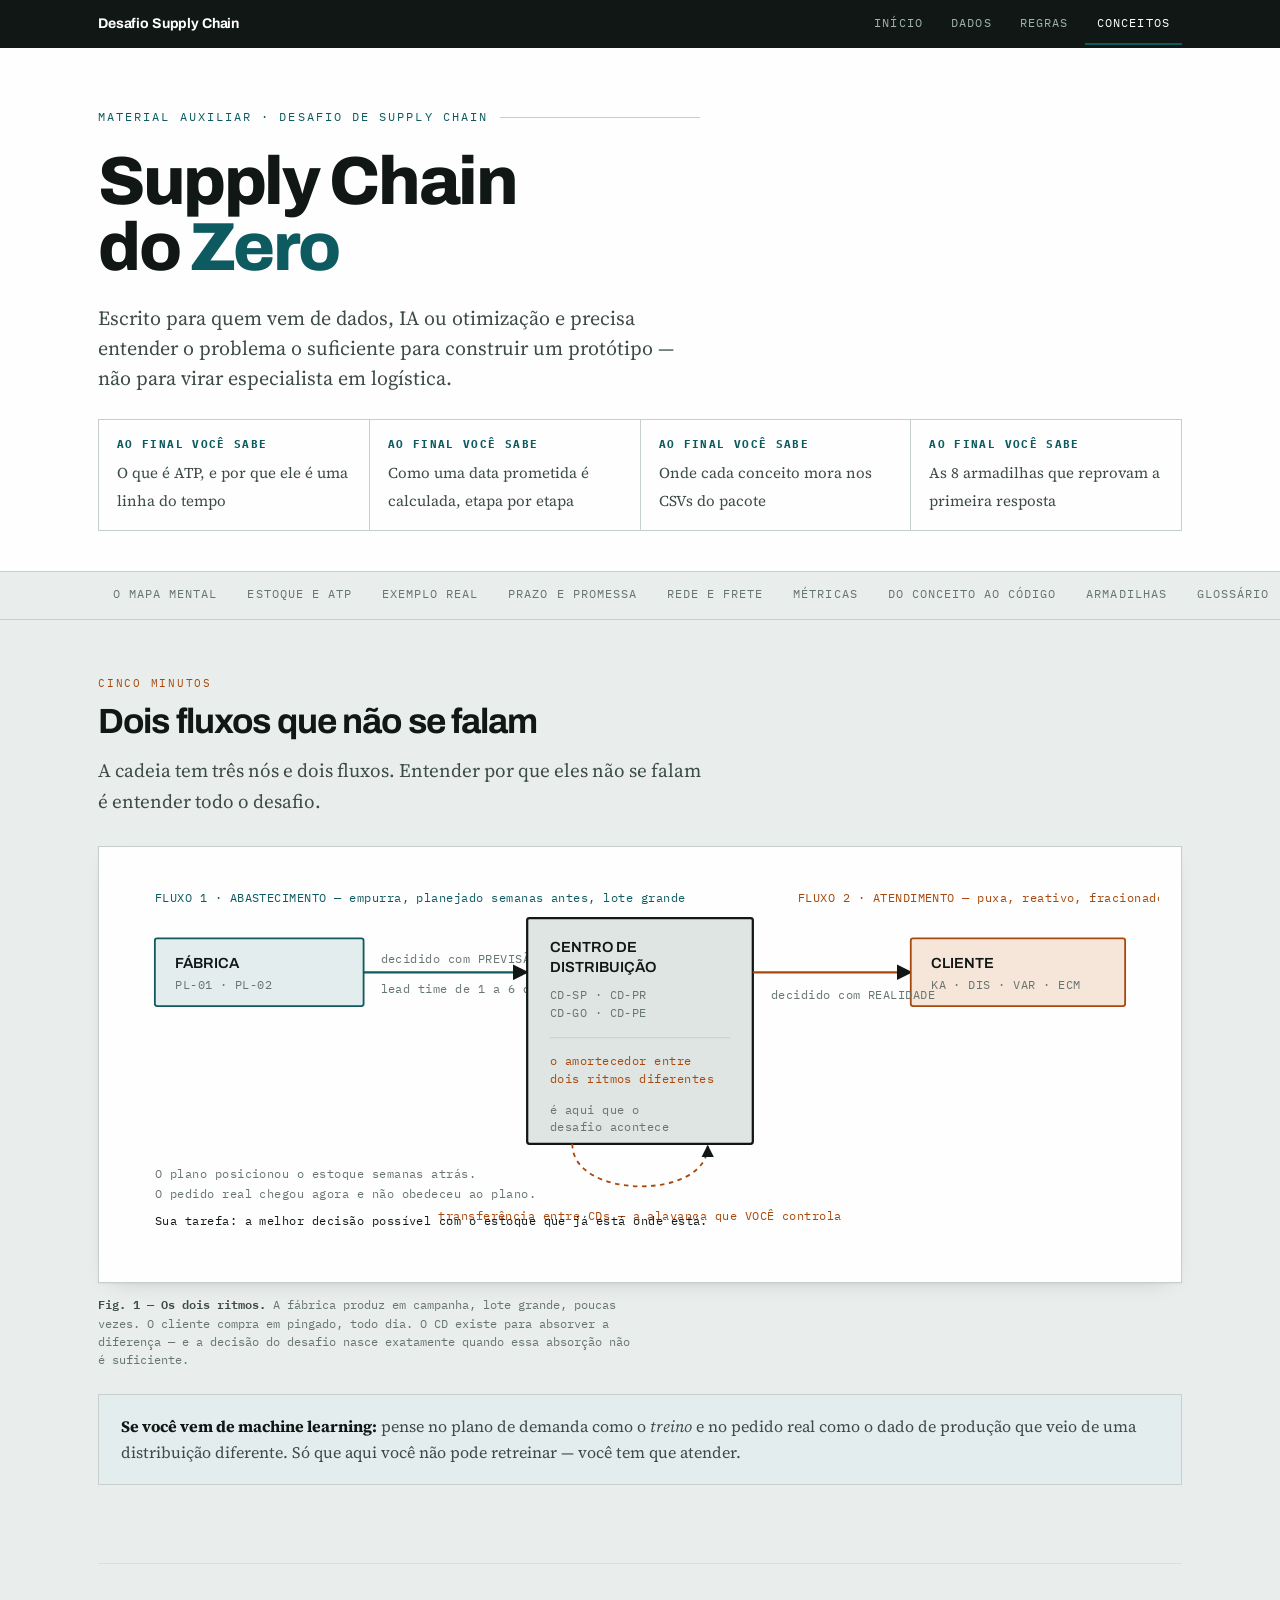
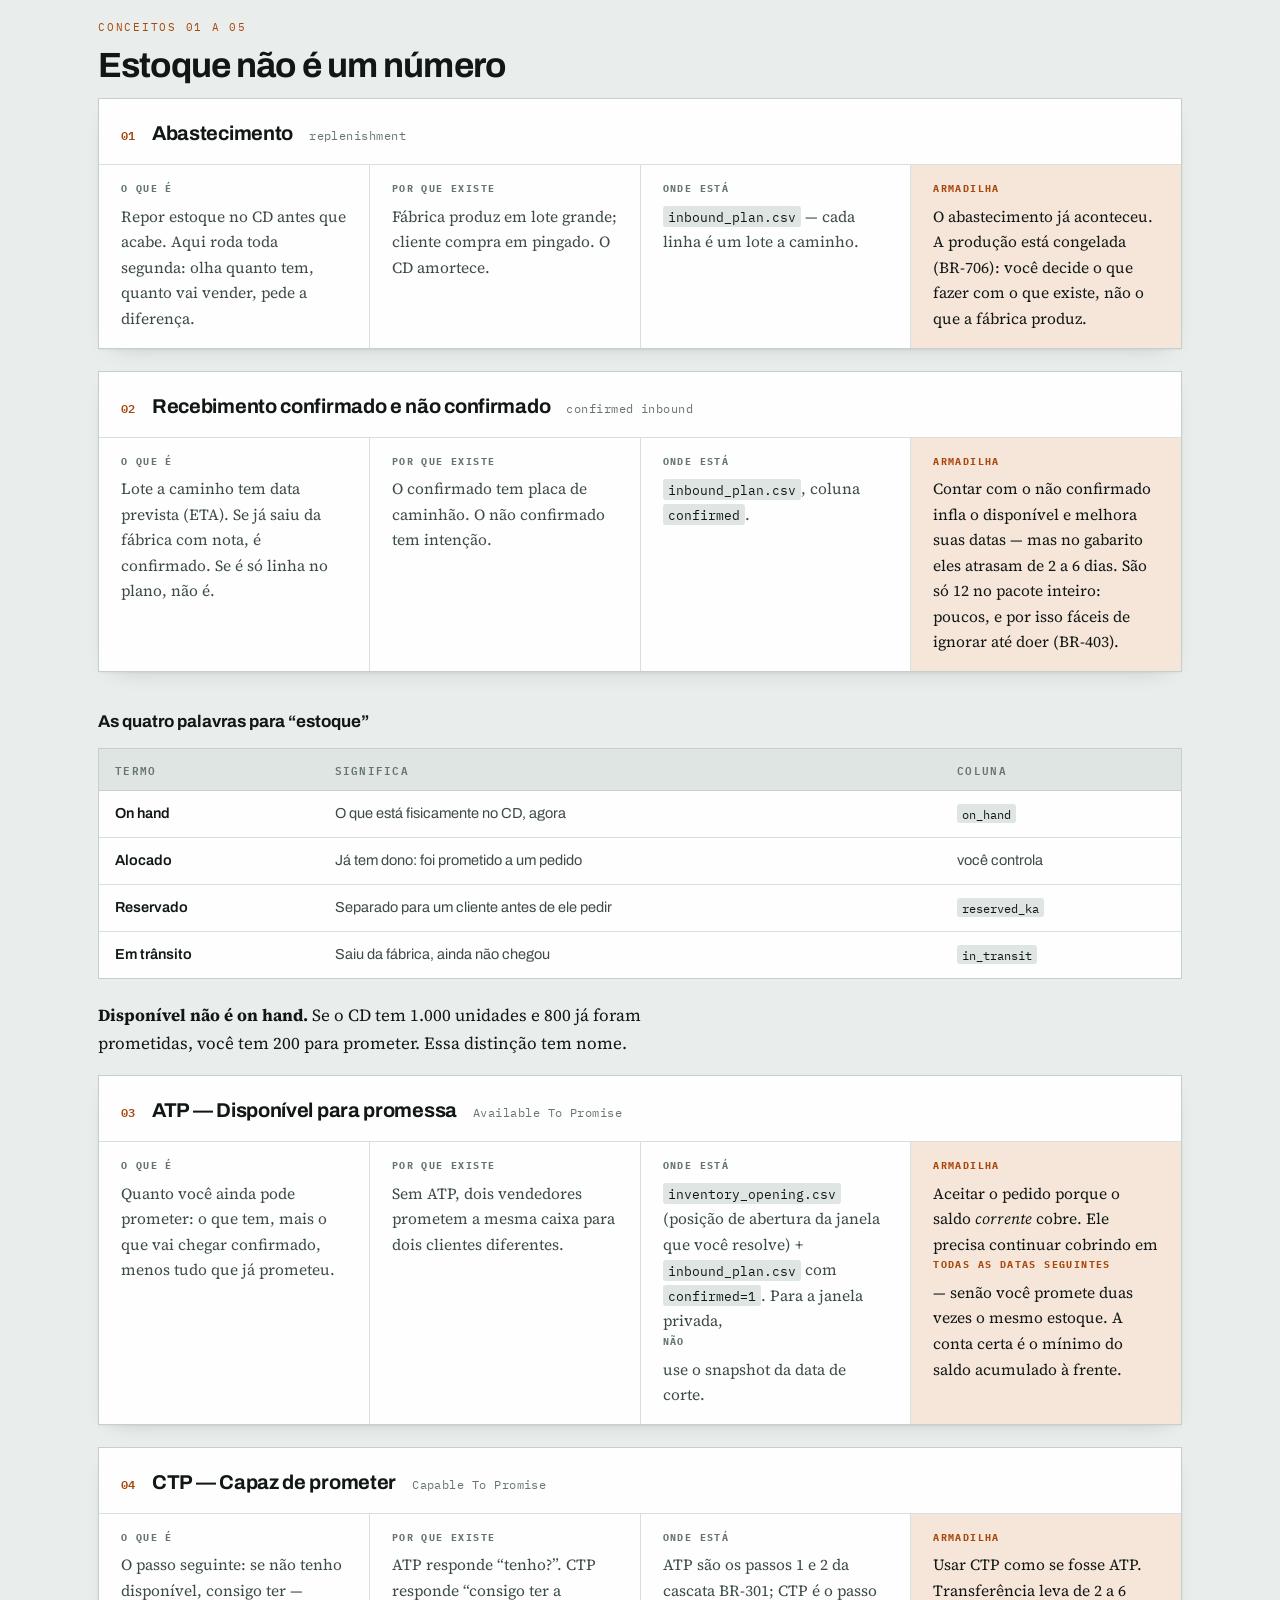
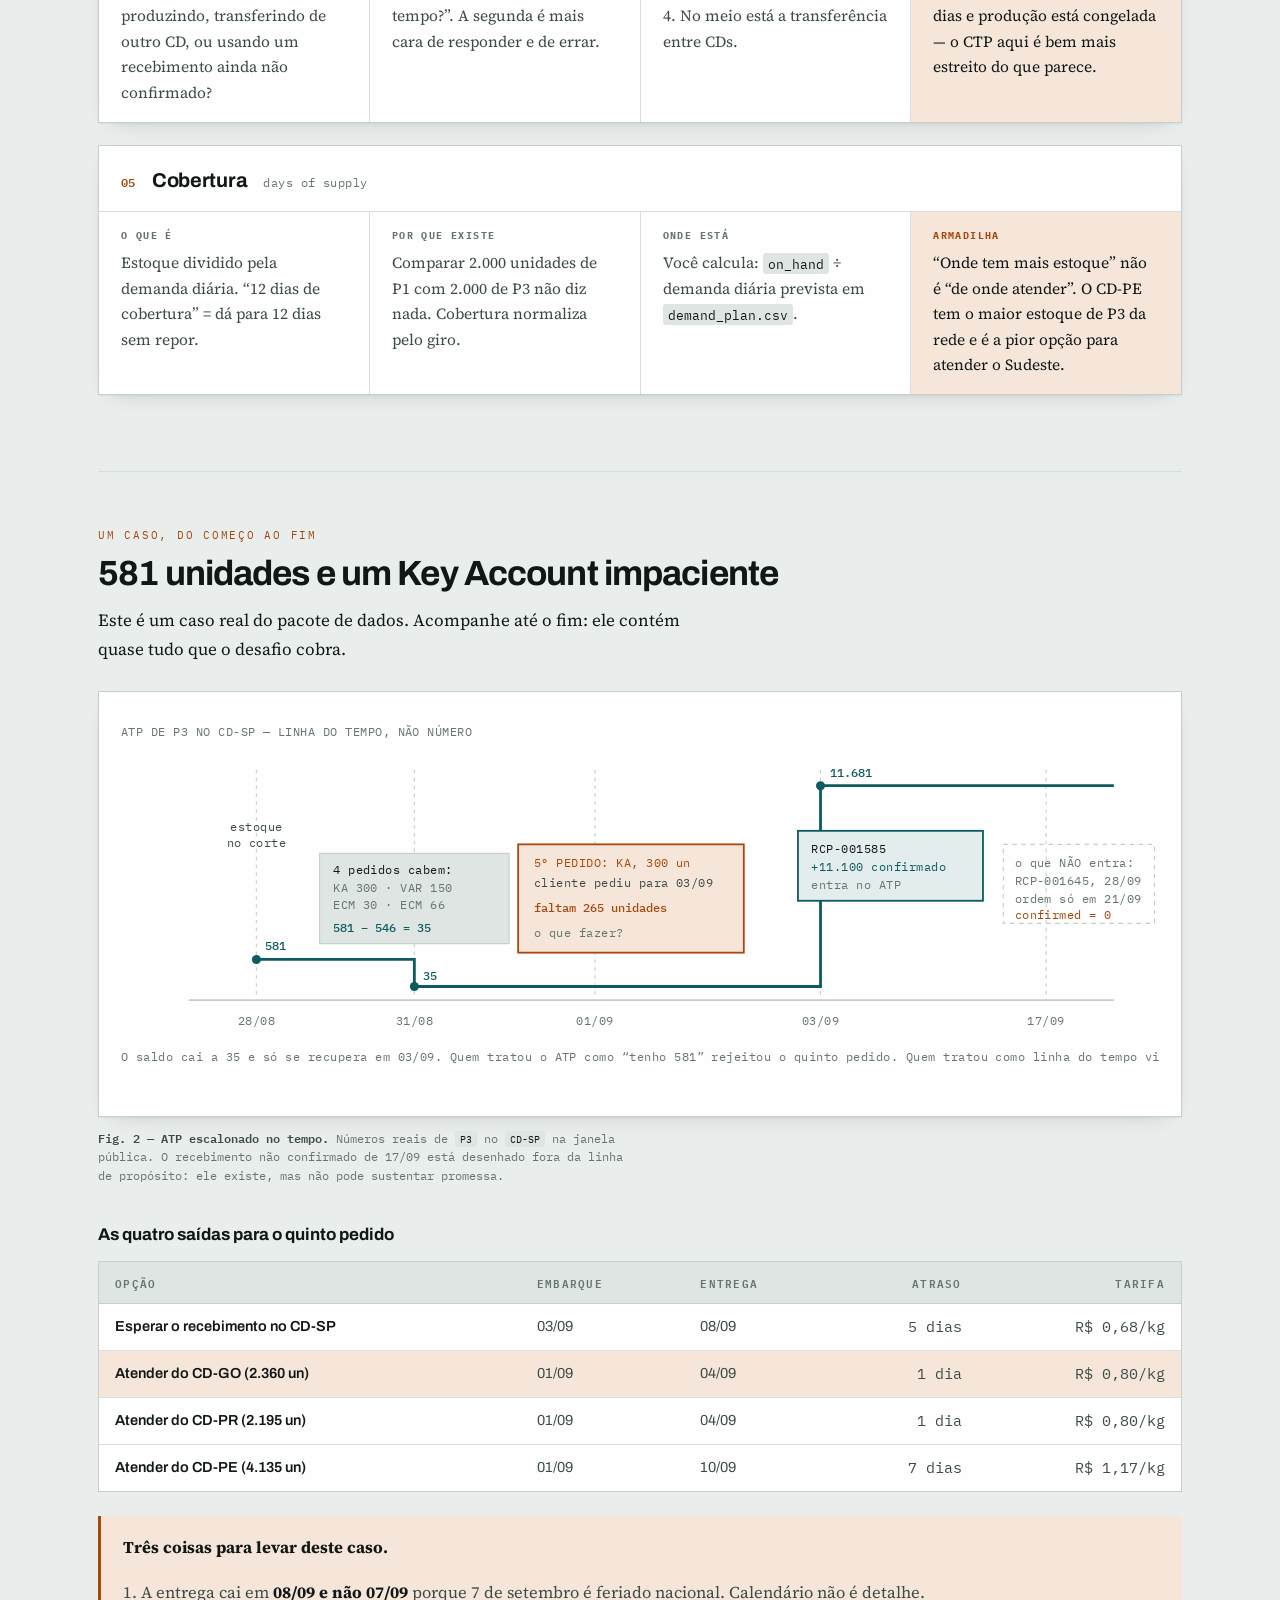
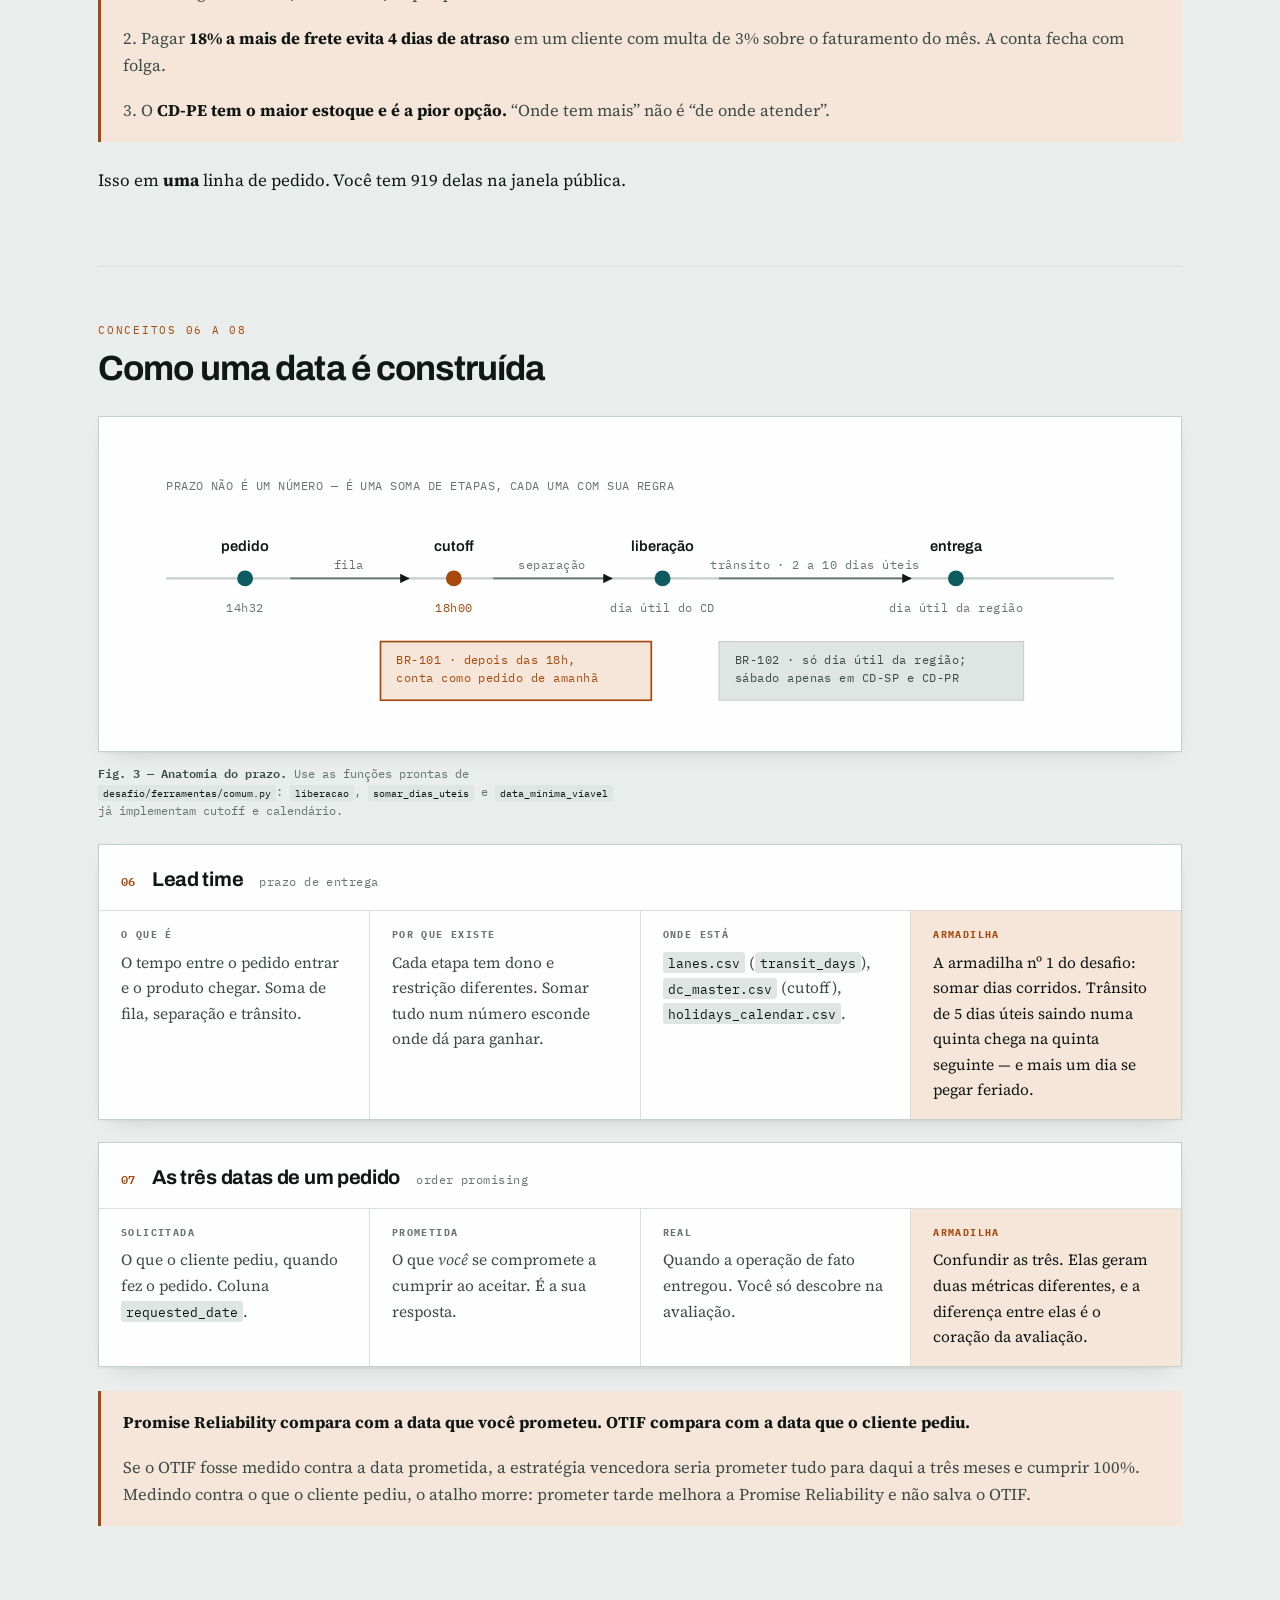
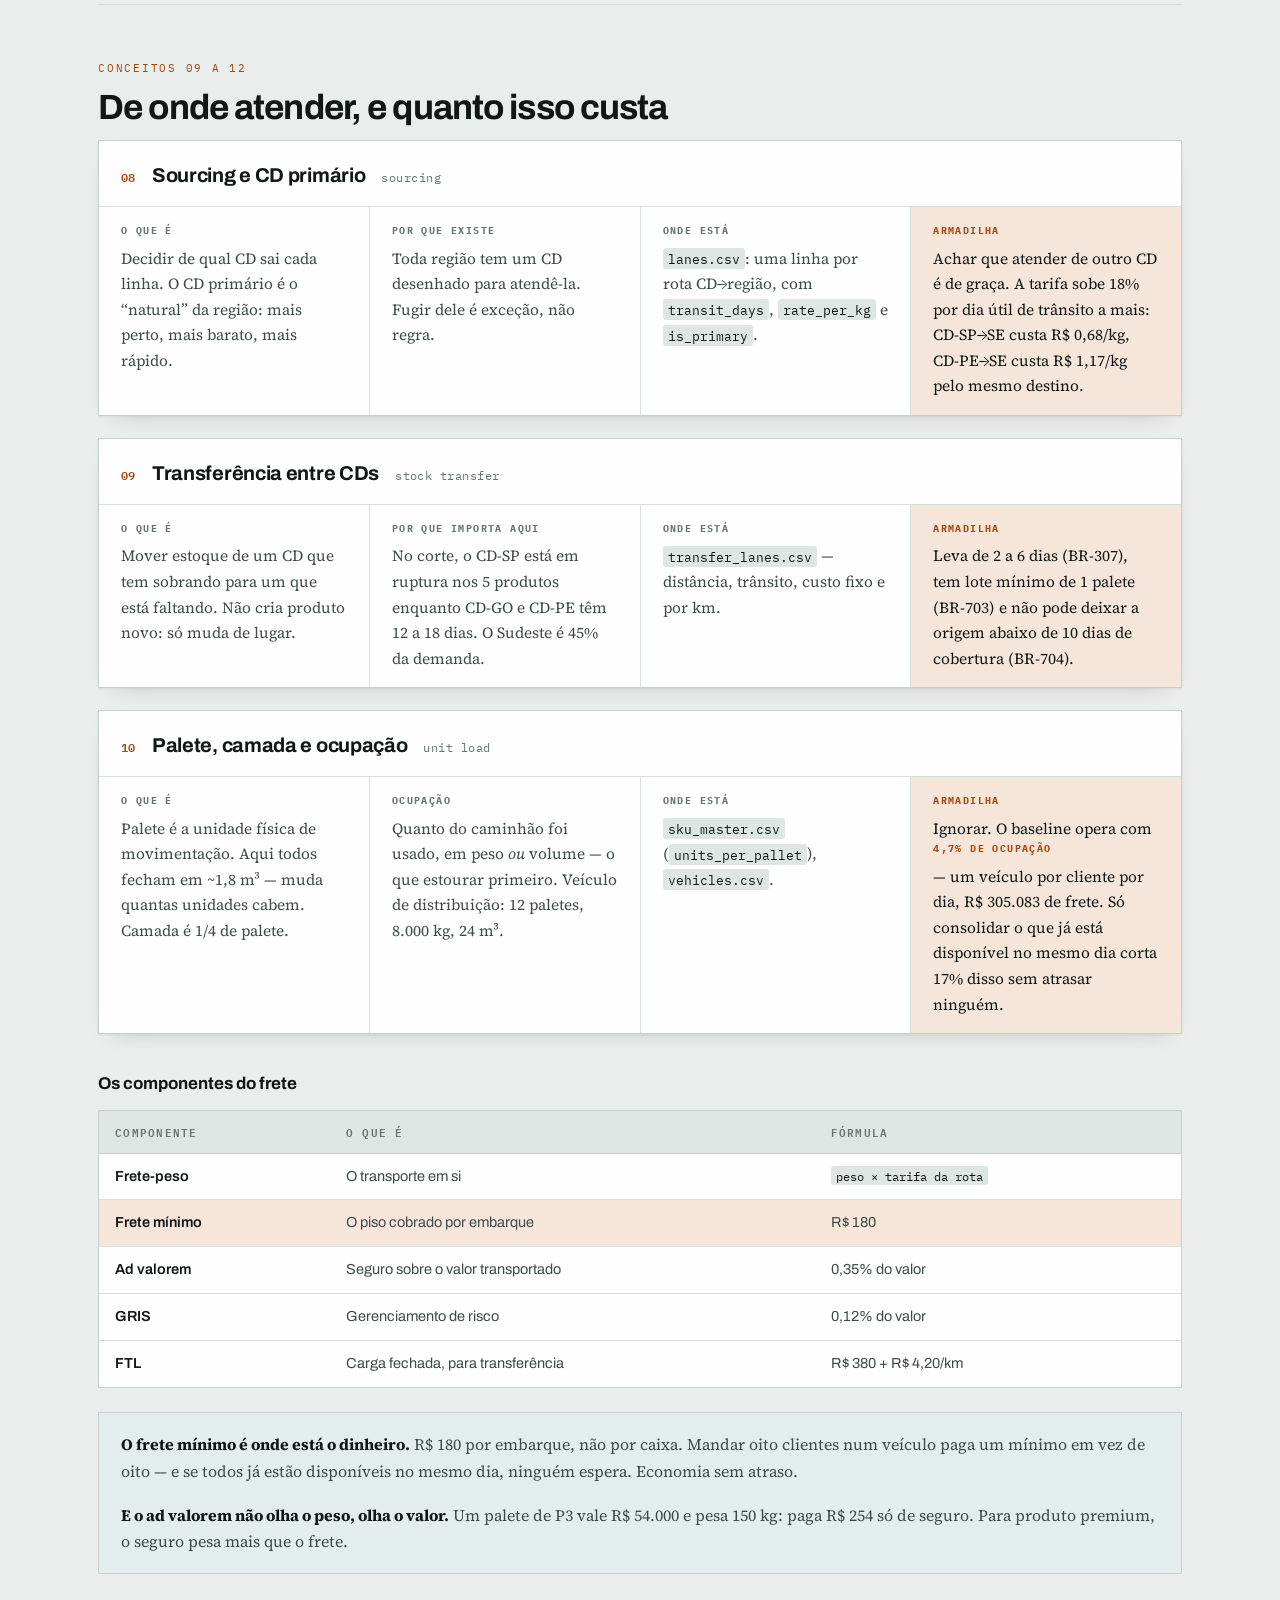
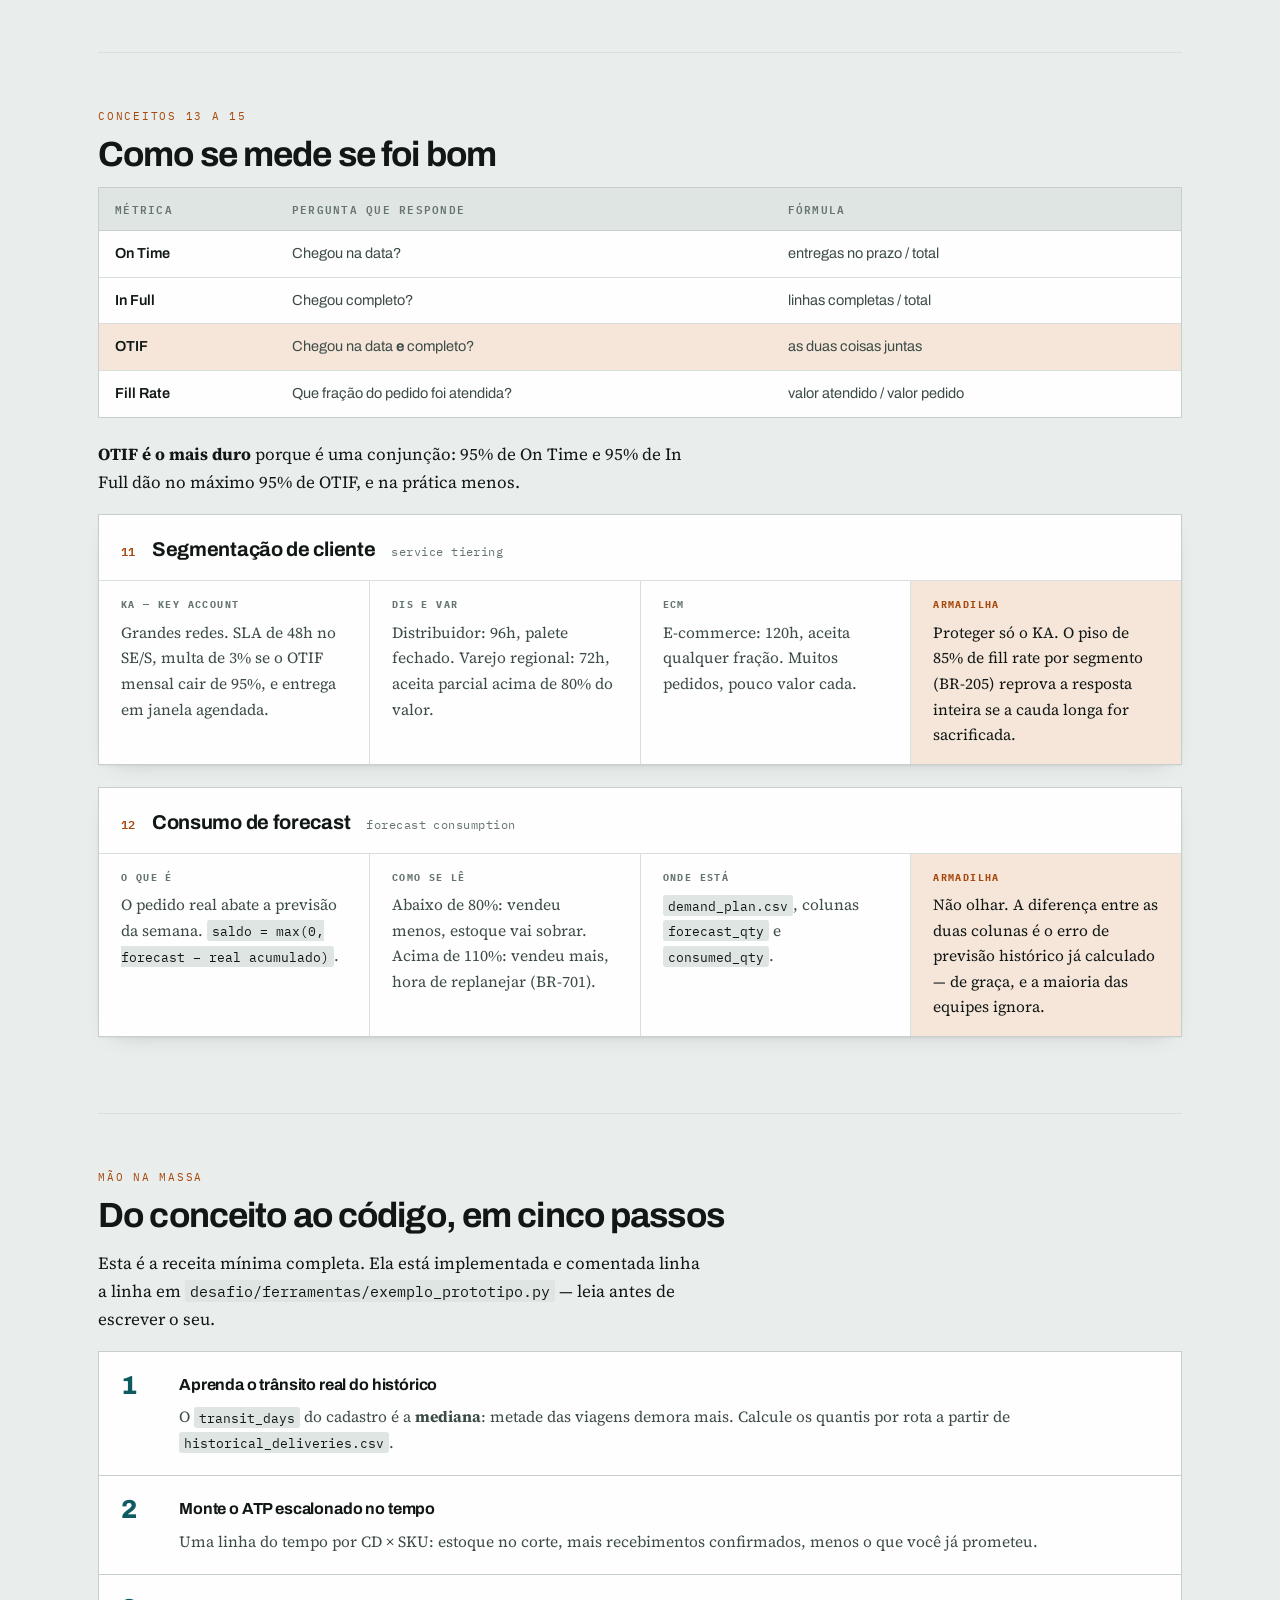
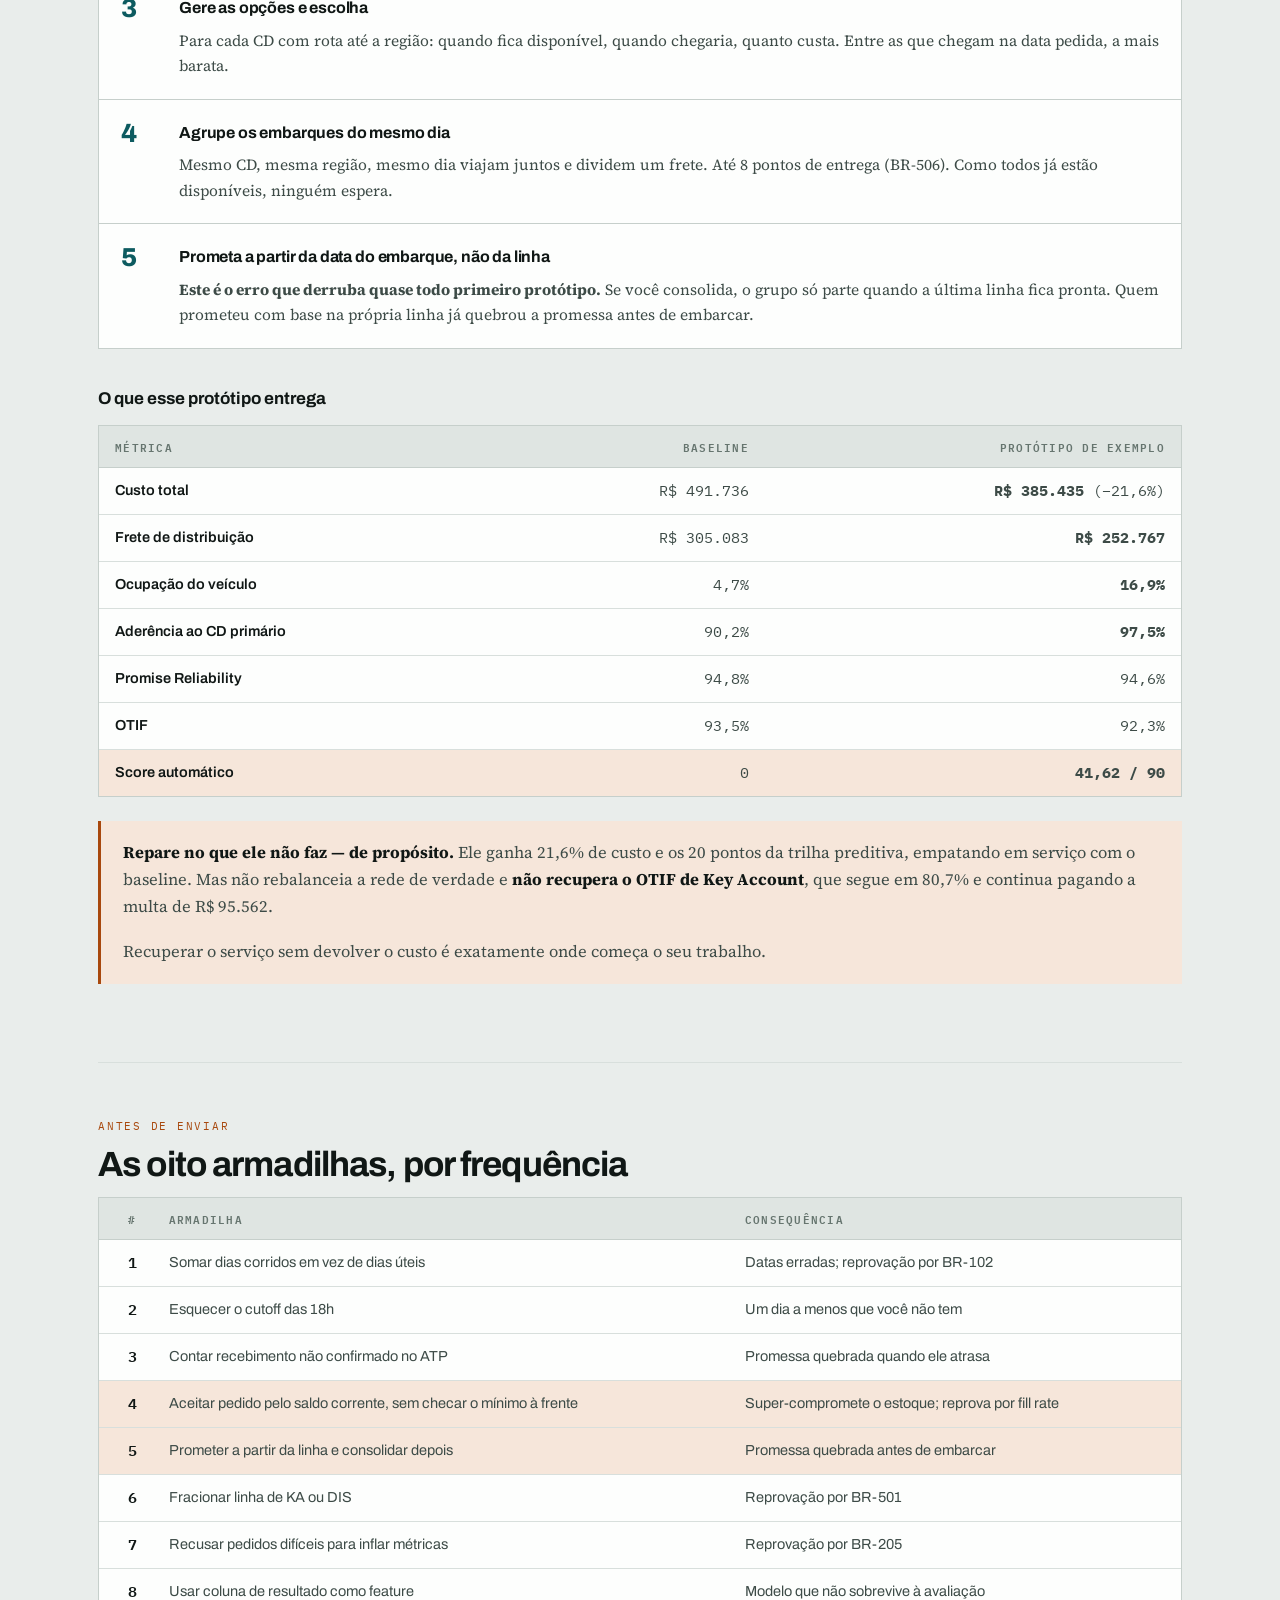
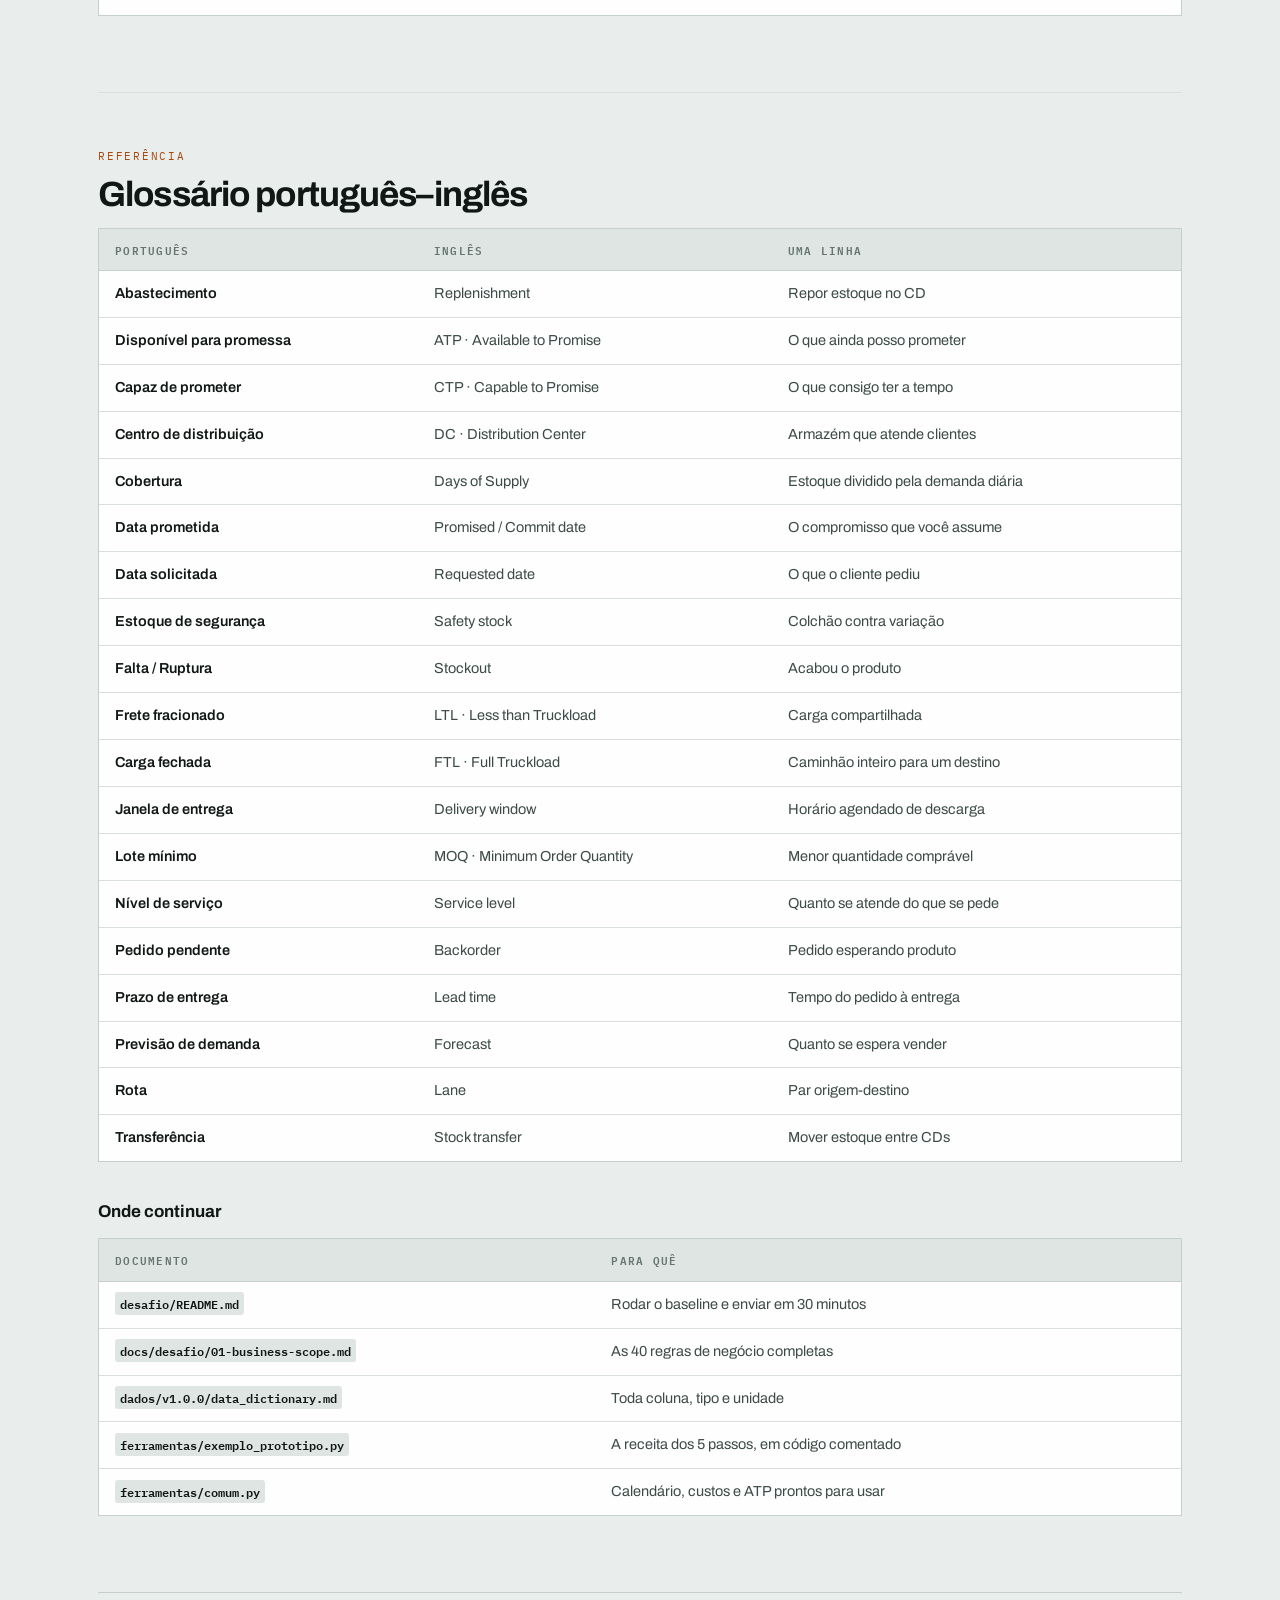
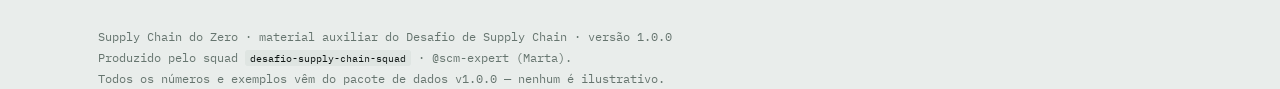
==== commit cdbc8f73: "refactor: renomeia submission para resposta e a página para Regras de Atendimento Duas trocas de nom" ====
--- a/docs/conceitos.html
+++ b/docs/conceitos.html
@@ -361,7 +361,7 @@
       <div><b>Ao final você sabe</b><span>O que é ATP, e por que ele é uma linha do tempo</span></div>
       <div><b>Ao final você sabe</b><span>Como uma data prometida é calculada, etapa por etapa</span></div>
       <div><b>Ao final você sabe</b><span>Onde cada conceito mora nos CSVs do pacote</span></div>
-      <div><b>Ao final você sabe</b><span>As 8 armadilhas que reprovam a primeira submissão</span></div>
+      <div><b>Ao final você sabe</b><span>As 8 armadilhas que reprovam a primeira resposta</span></div>
     </div>
   </div>
 </header>
@@ -727,7 +727,7 @@
       <header><span class="n">07</span><h3>As três datas de um pedido</h3><span class="en">order promising</span></header>
       <div class="campos">
         <div class="campo"><b>Solicitada</b><p>O que o cliente pediu, quando fez o pedido. Coluna <code>requested_date</code>.</p></div>
-        <div class="campo"><b>Prometida</b><p>O que <em>você</em> se compromete a cumprir ao aceitar. É a sua submissão.</p></div>
+        <div class="campo"><b>Prometida</b><p>O que <em>você</em> se compromete a cumprir ao aceitar. É a sua resposta.</p></div>
         <div class="campo"><b>Real</b><p>Quando a operação de fato entregou. Você só descobre na avaliação.</p></div>
         <div class="campo armadilha"><b>Armadilha</b><p>Confundir as três. Elas geram duas métricas diferentes, e a diferença entre elas é o coração da avaliação.</p></div>
       </div>
@@ -829,7 +829,7 @@
         <div class="campo"><b>KA — Key Account</b><p>Grandes redes. SLA de 48h no SE/S, multa de 3% se o OTIF mensal cair de 95%, e entrega em janela agendada.</p></div>
         <div class="campo"><b>DIS e VAR</b><p>Distribuidor: 96h, palete fechado. Varejo regional: 72h, aceita parcial acima de 80% do valor.</p></div>
         <div class="campo"><b>ECM</b><p>E-commerce: 120h, aceita qualquer fração. Muitos pedidos, pouco valor cada.</p></div>
-        <div class="campo armadilha"><b>Armadilha</b><p>Proteger só o KA. O piso de 85% de fill rate por segmento (BR-205) reprova a submissão inteira se a cauda longa for sacrificada.</p></div>
+        <div class="campo armadilha"><b>Armadilha</b><p>Proteger só o KA. O piso de 85% de fill rate por segmento (BR-205) reprova a resposta inteira se a cauda longa for sacrificada.</p></div>
       </div>
     </div>
 
@@ -915,7 +915,7 @@
 
   <!-- ============================ ARMADILHAS ============================ -->
   <section id="armadilhas">
-    <p class="tag">Antes de submeter</p>
+    <p class="tag">Antes de enviar</p>
     <h2>As oito armadilhas, por frequência</h2>
 
     <div class="scroll">
@@ -972,7 +972,7 @@
       <table>
         <thead><tr><th>Documento</th><th>Para quê</th></tr></thead>
         <tbody>
-          <tr><td><code>desafio/README.md</code></td><td>Rodar o baseline e submeter em 30 minutos</td></tr>
+          <tr><td><code>desafio/README.md</code></td><td>Rodar o baseline e enviar em 30 minutos</td></tr>
           <tr><td><code>docs/desafio/01-business-scope.md</code></td><td>As 40 regras de negócio completas</td></tr>
           <tr><td><code>dados/v1.0.0/data_dictionary.md</code></td><td>Toda coluna, tipo e unidade</td></tr>
           <tr><td><code>ferramentas/exemplo_prototipo.py</code></td><td>A receita dos 5 passos, em código comentado</td></tr>
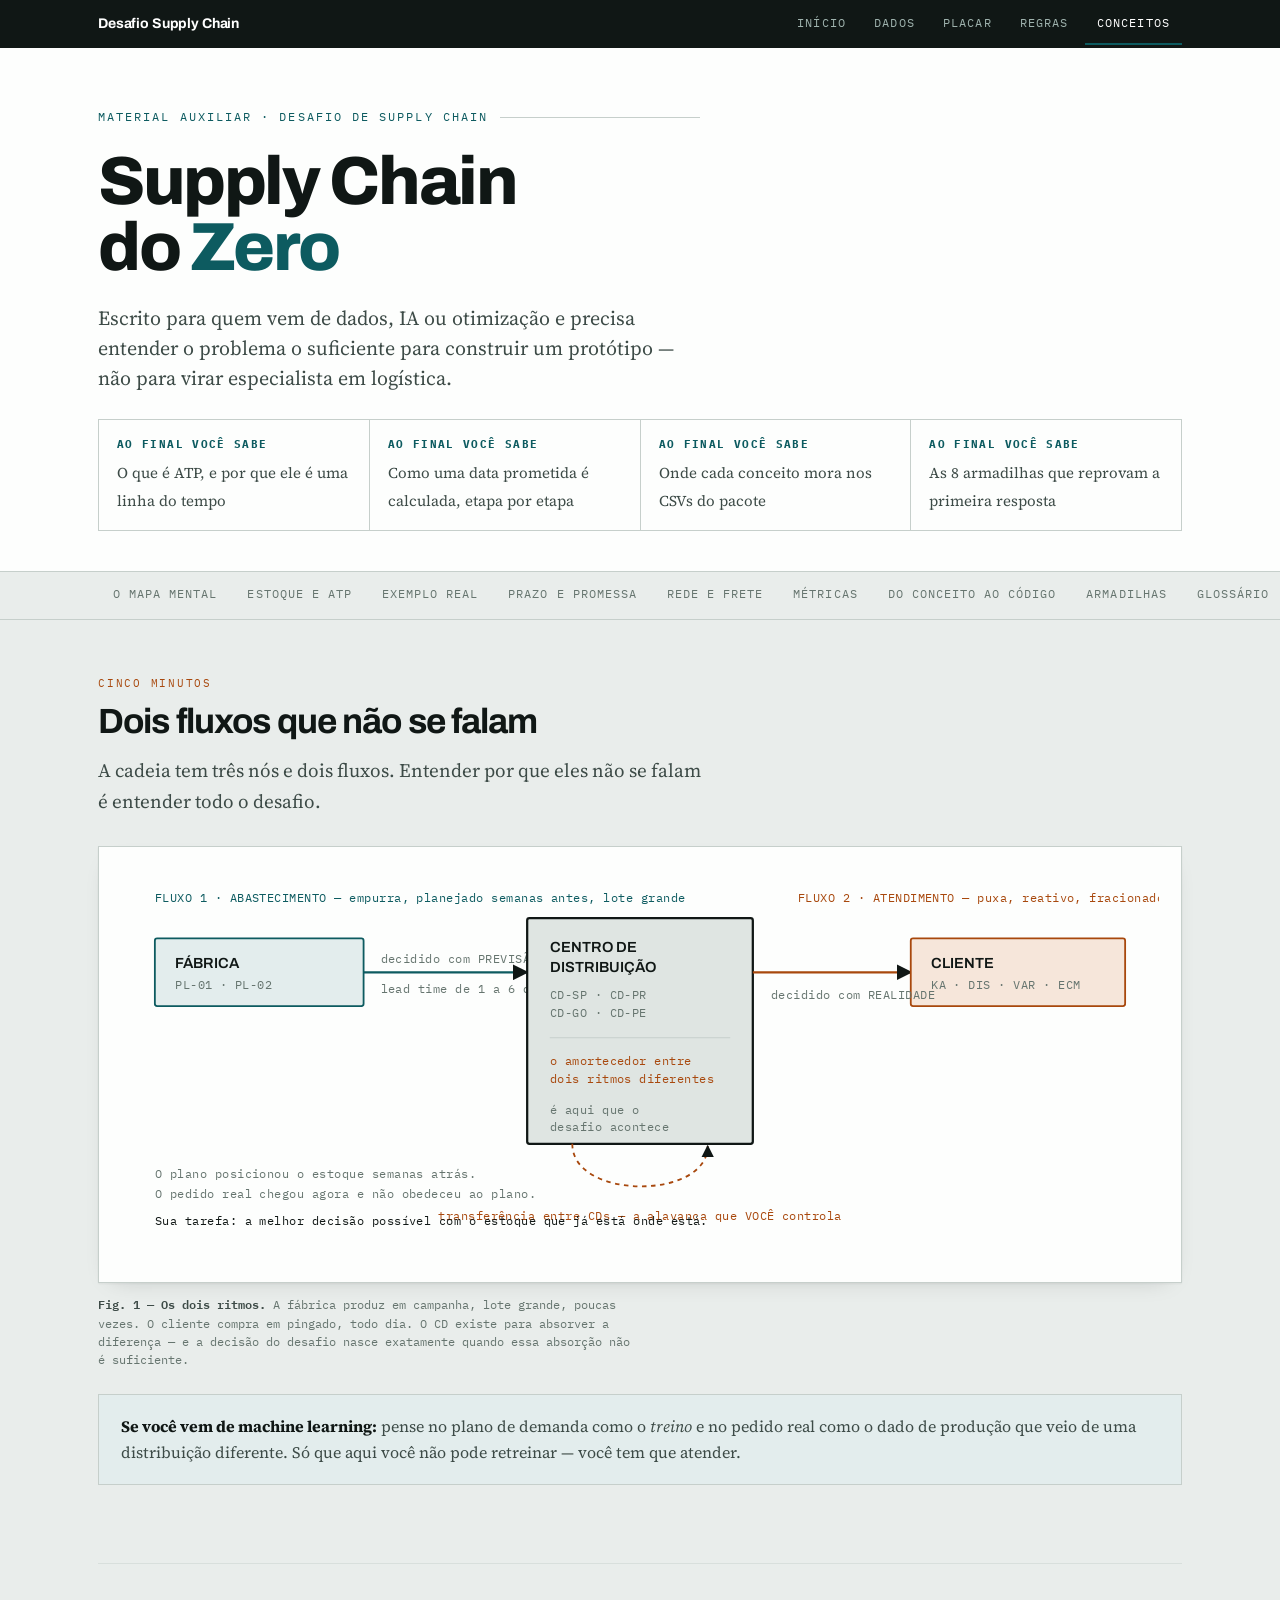
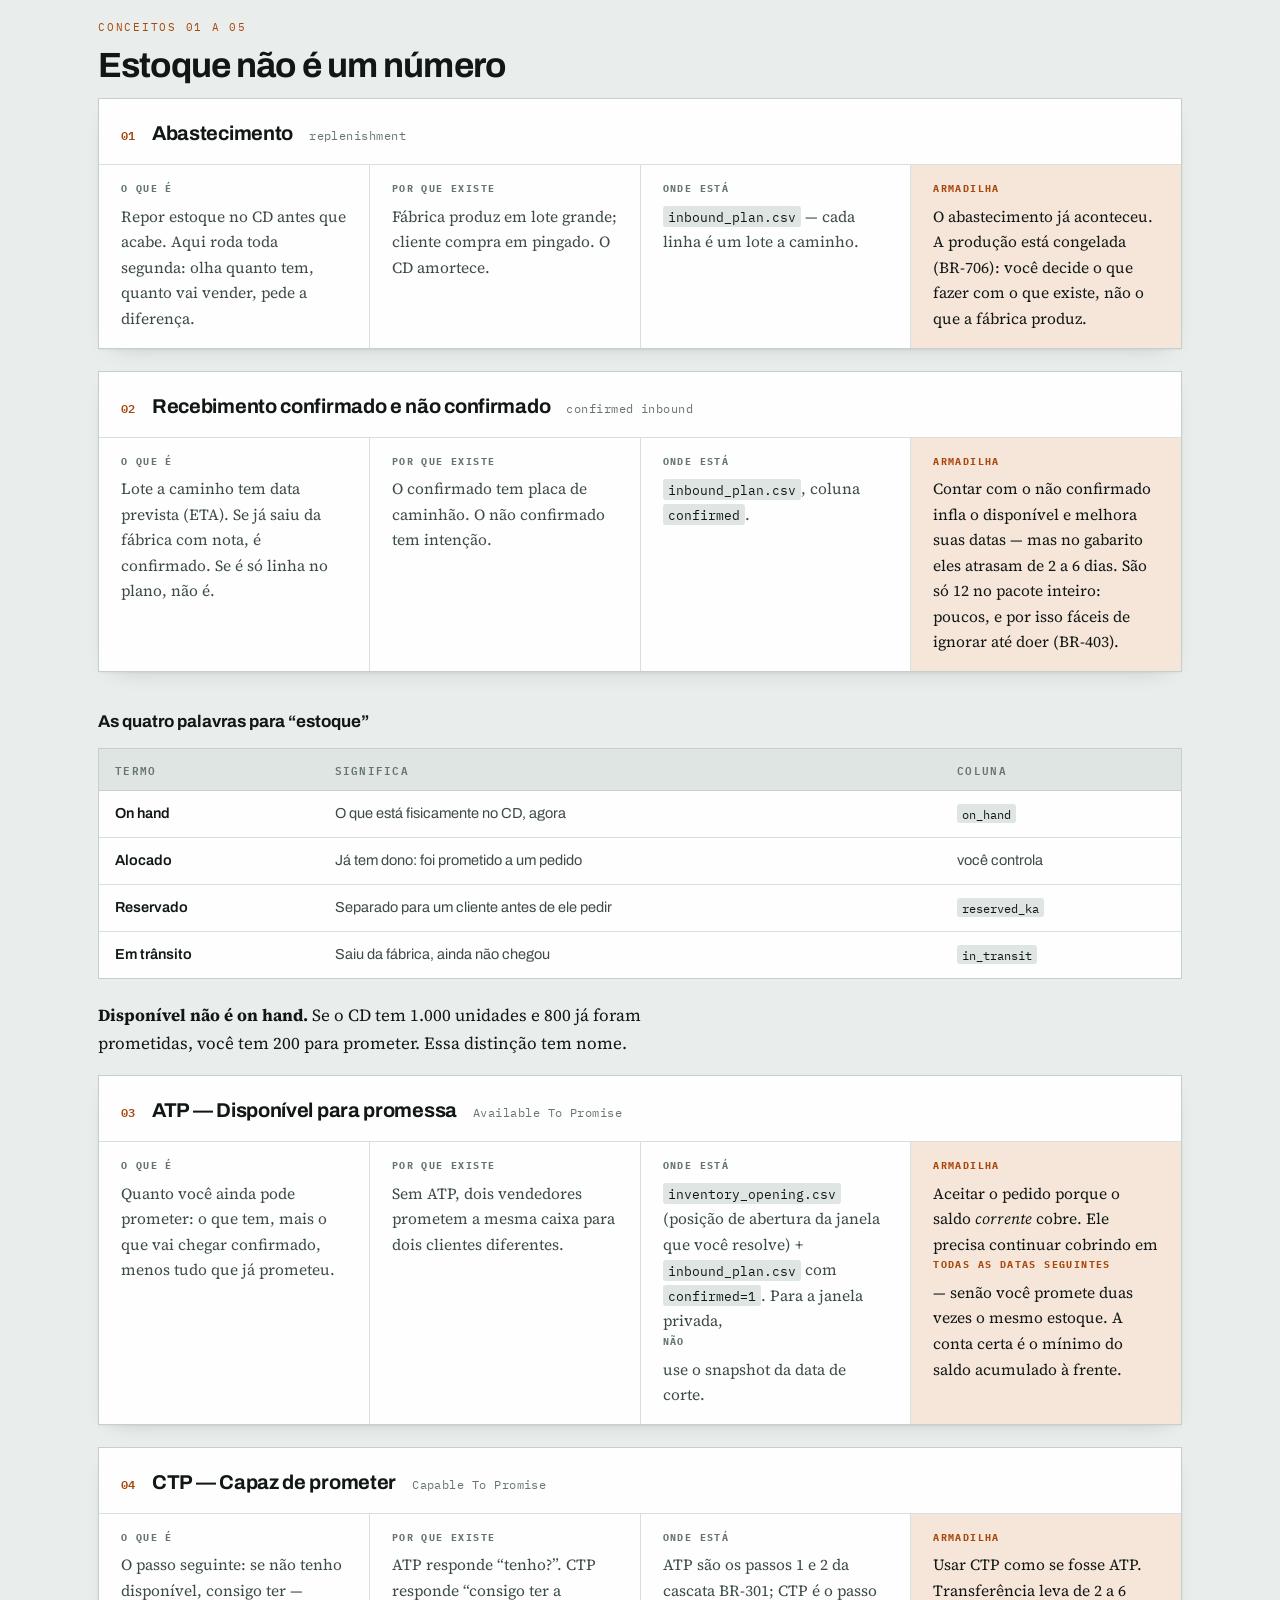
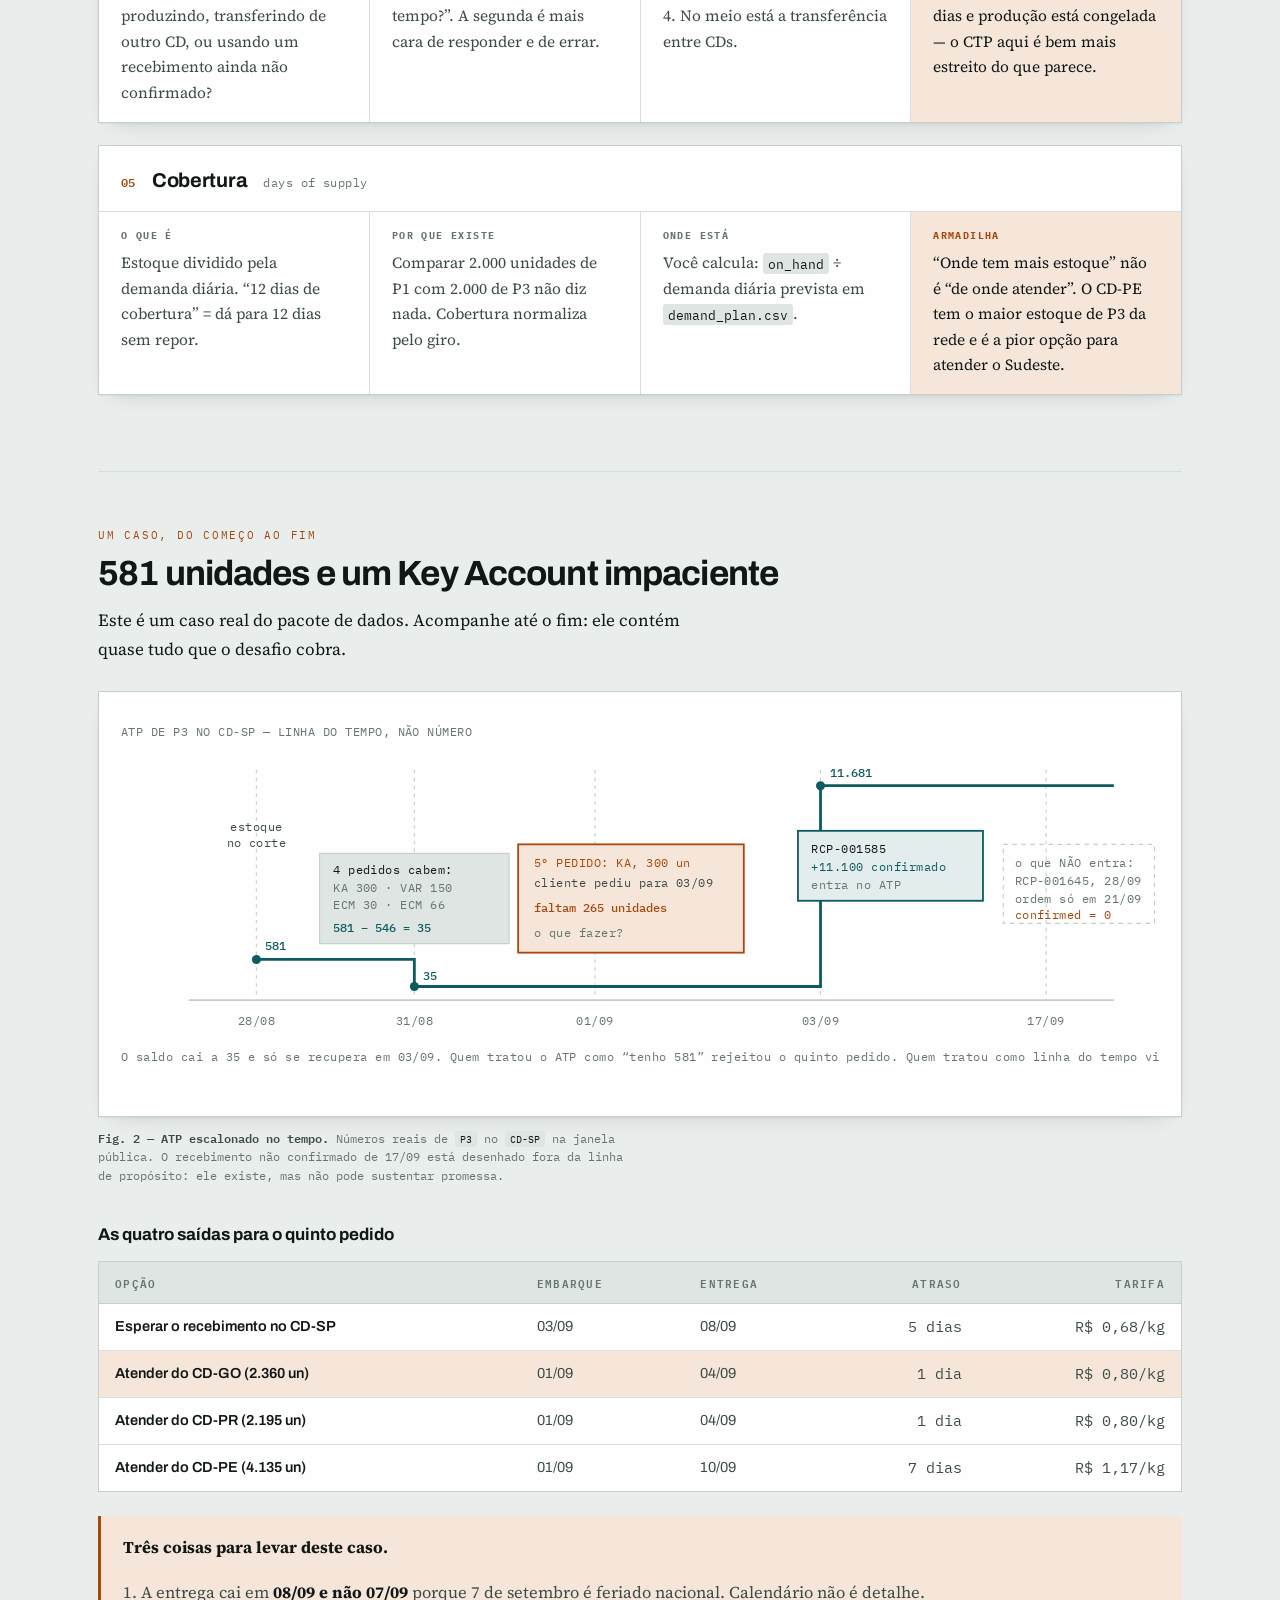
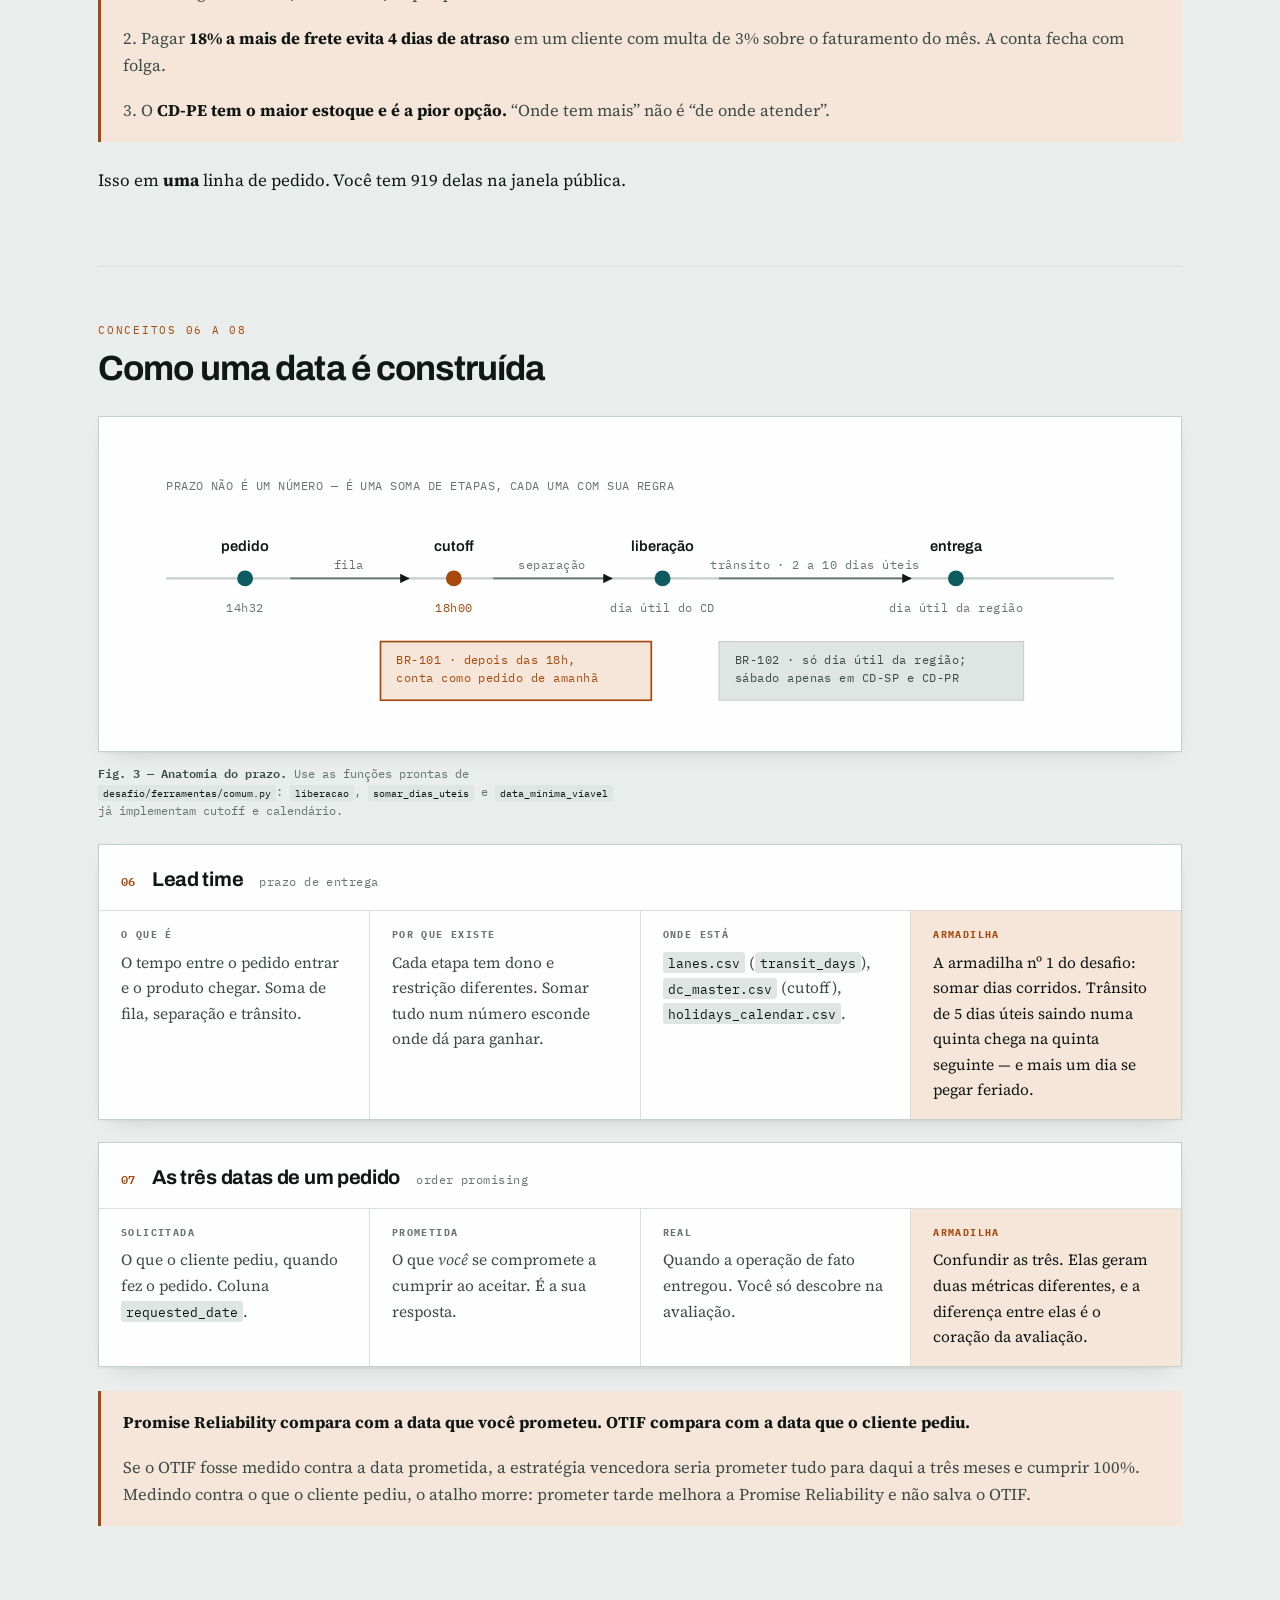
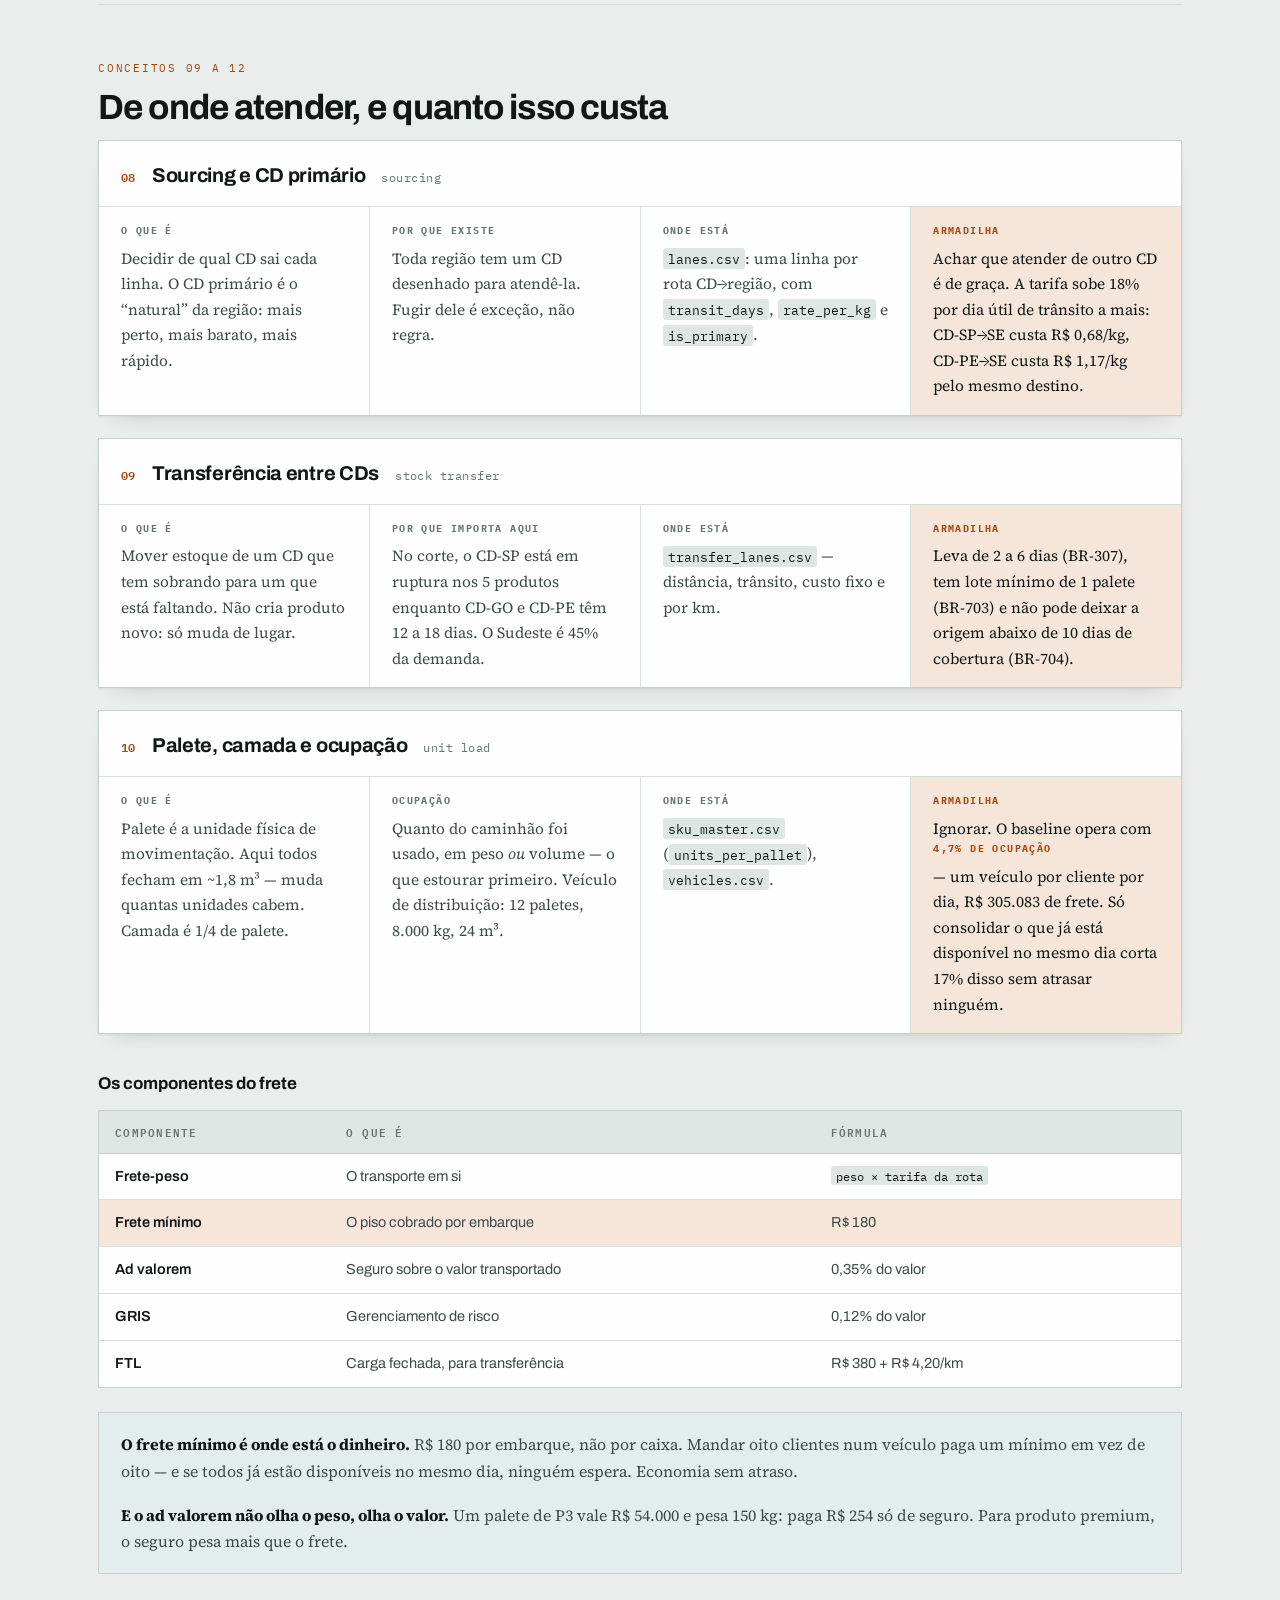
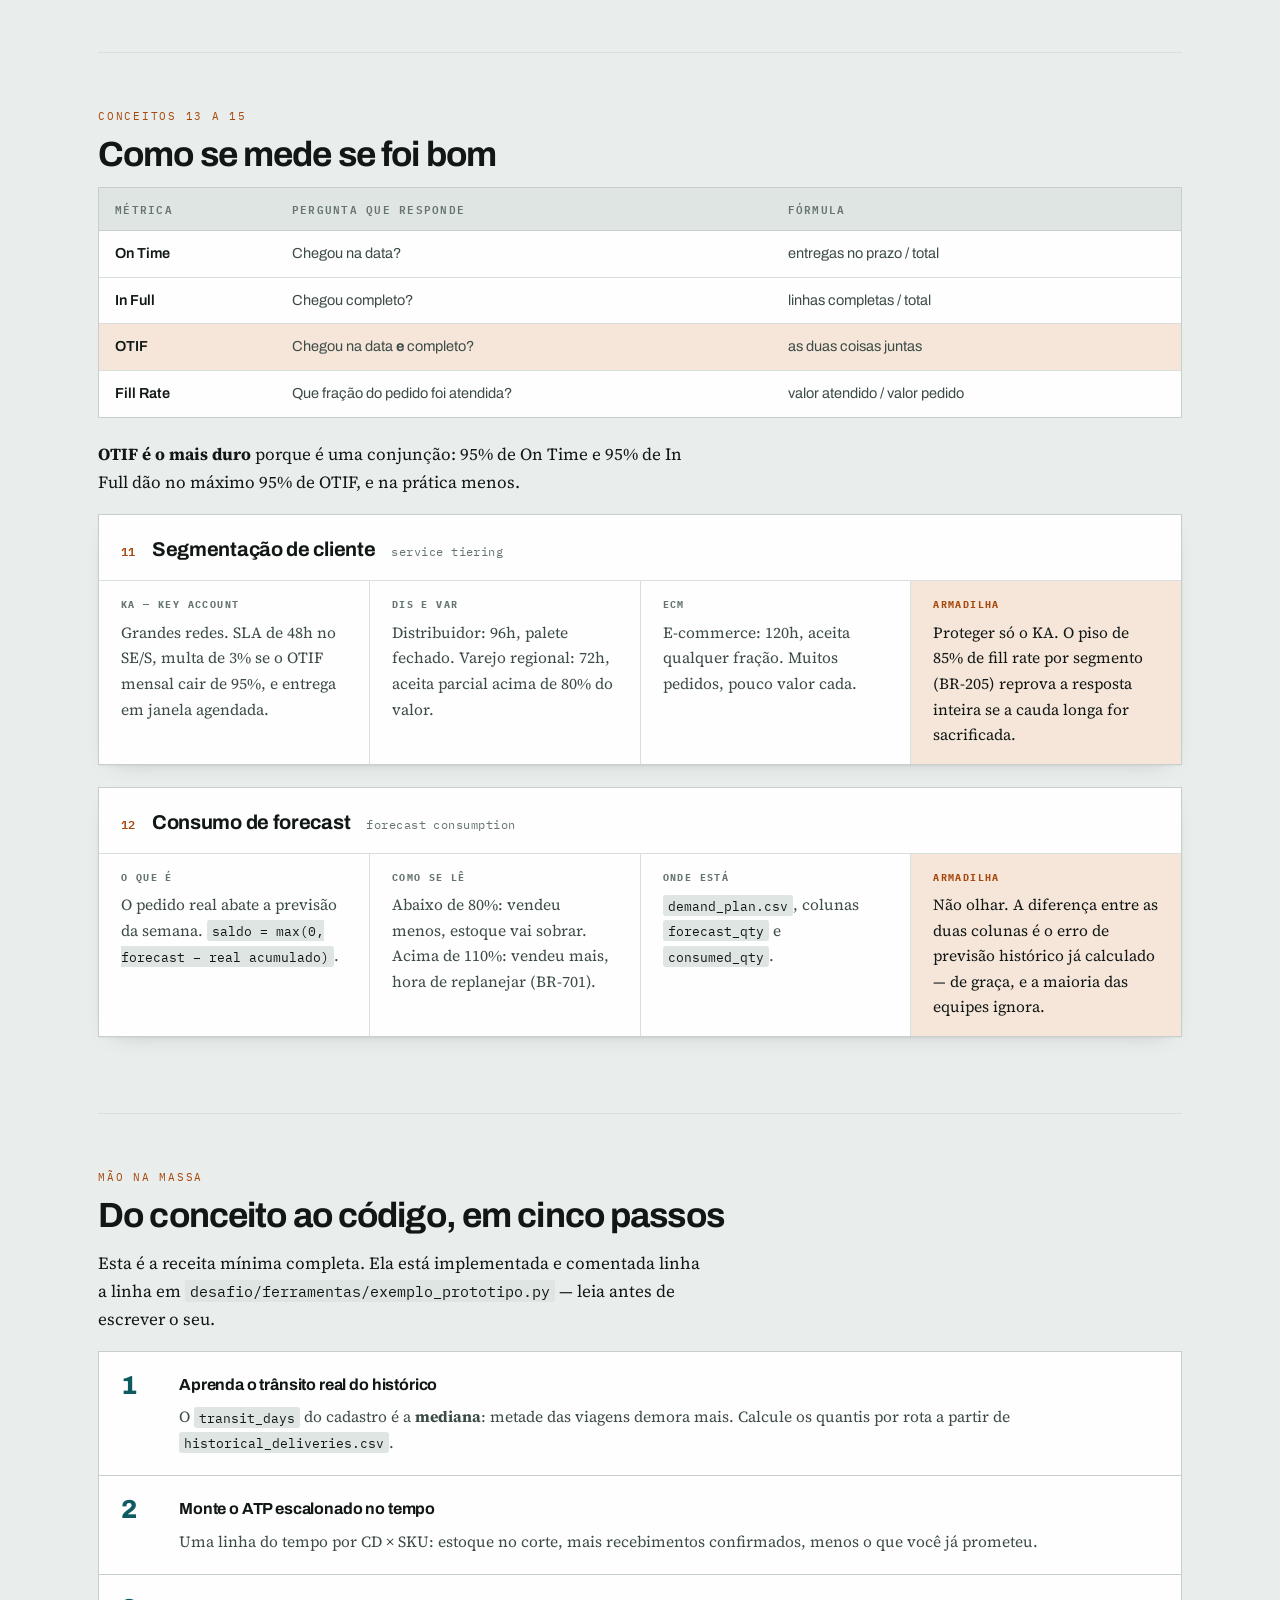
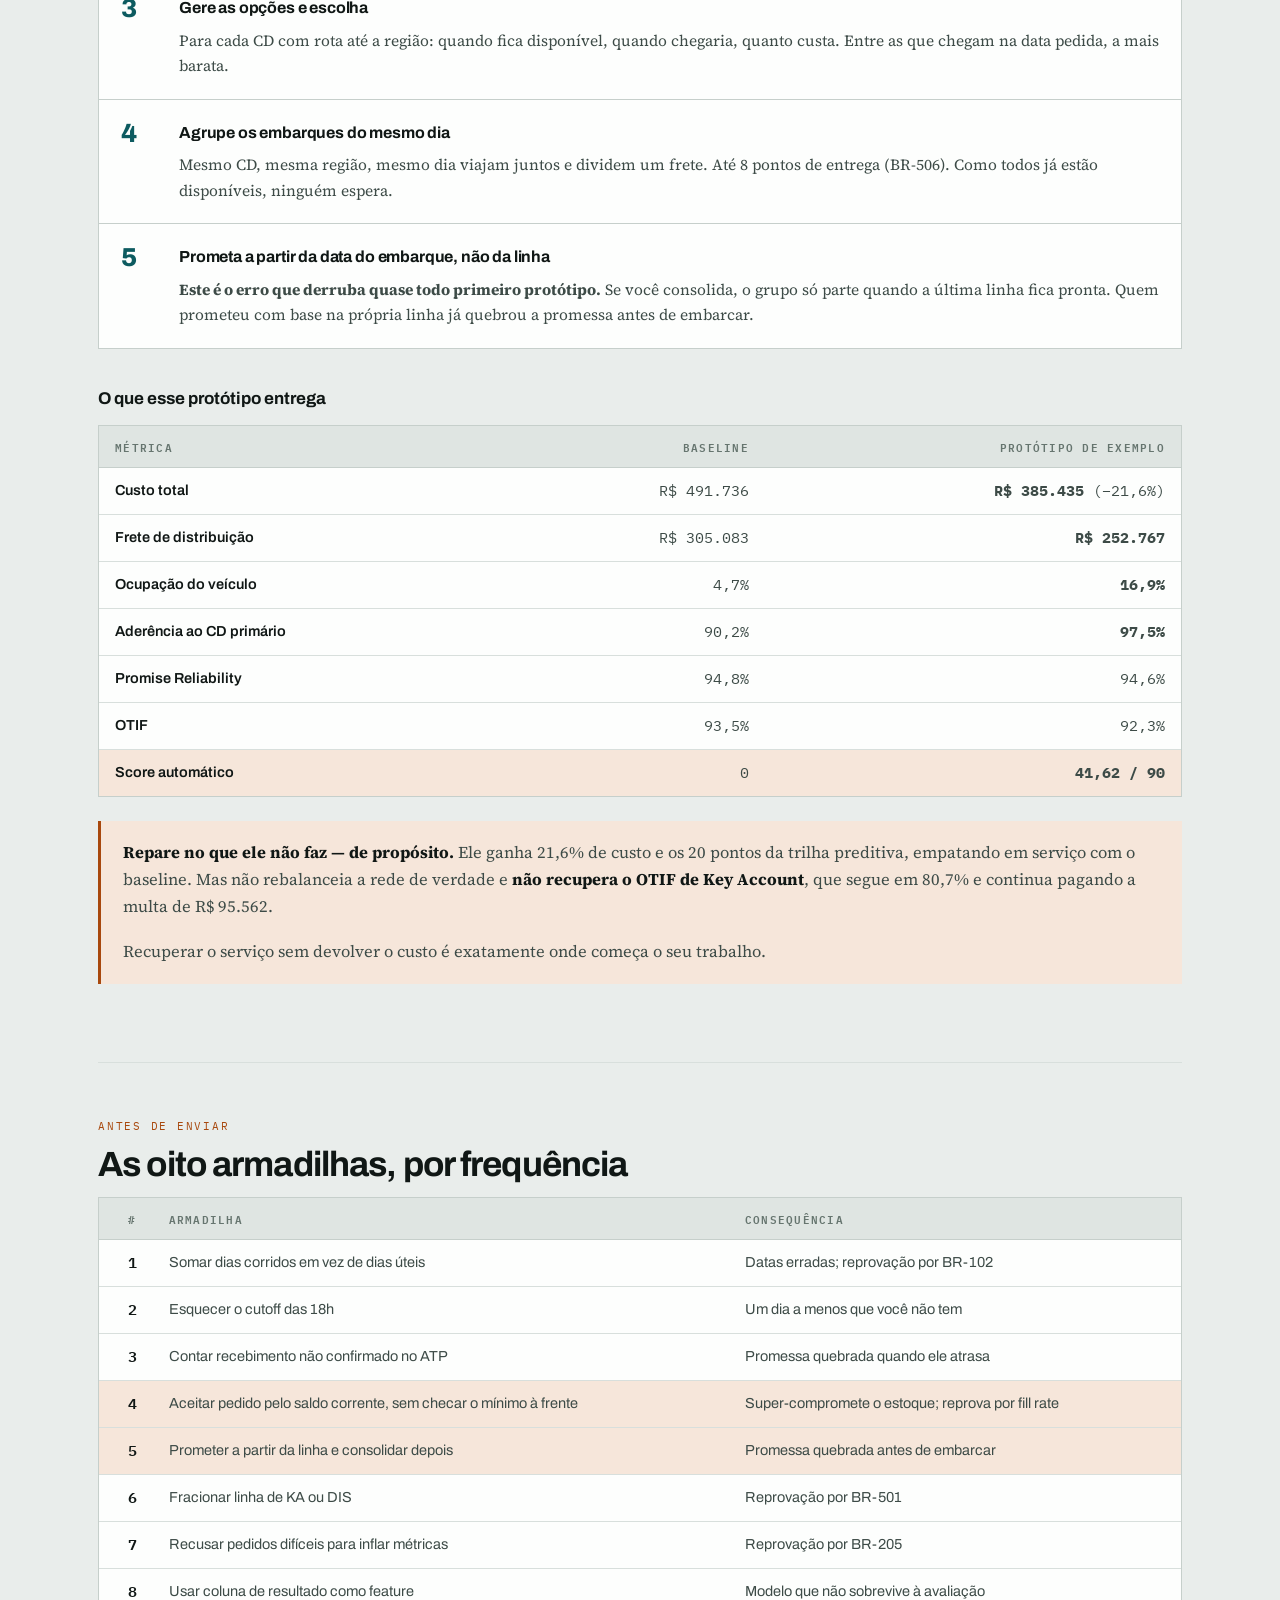
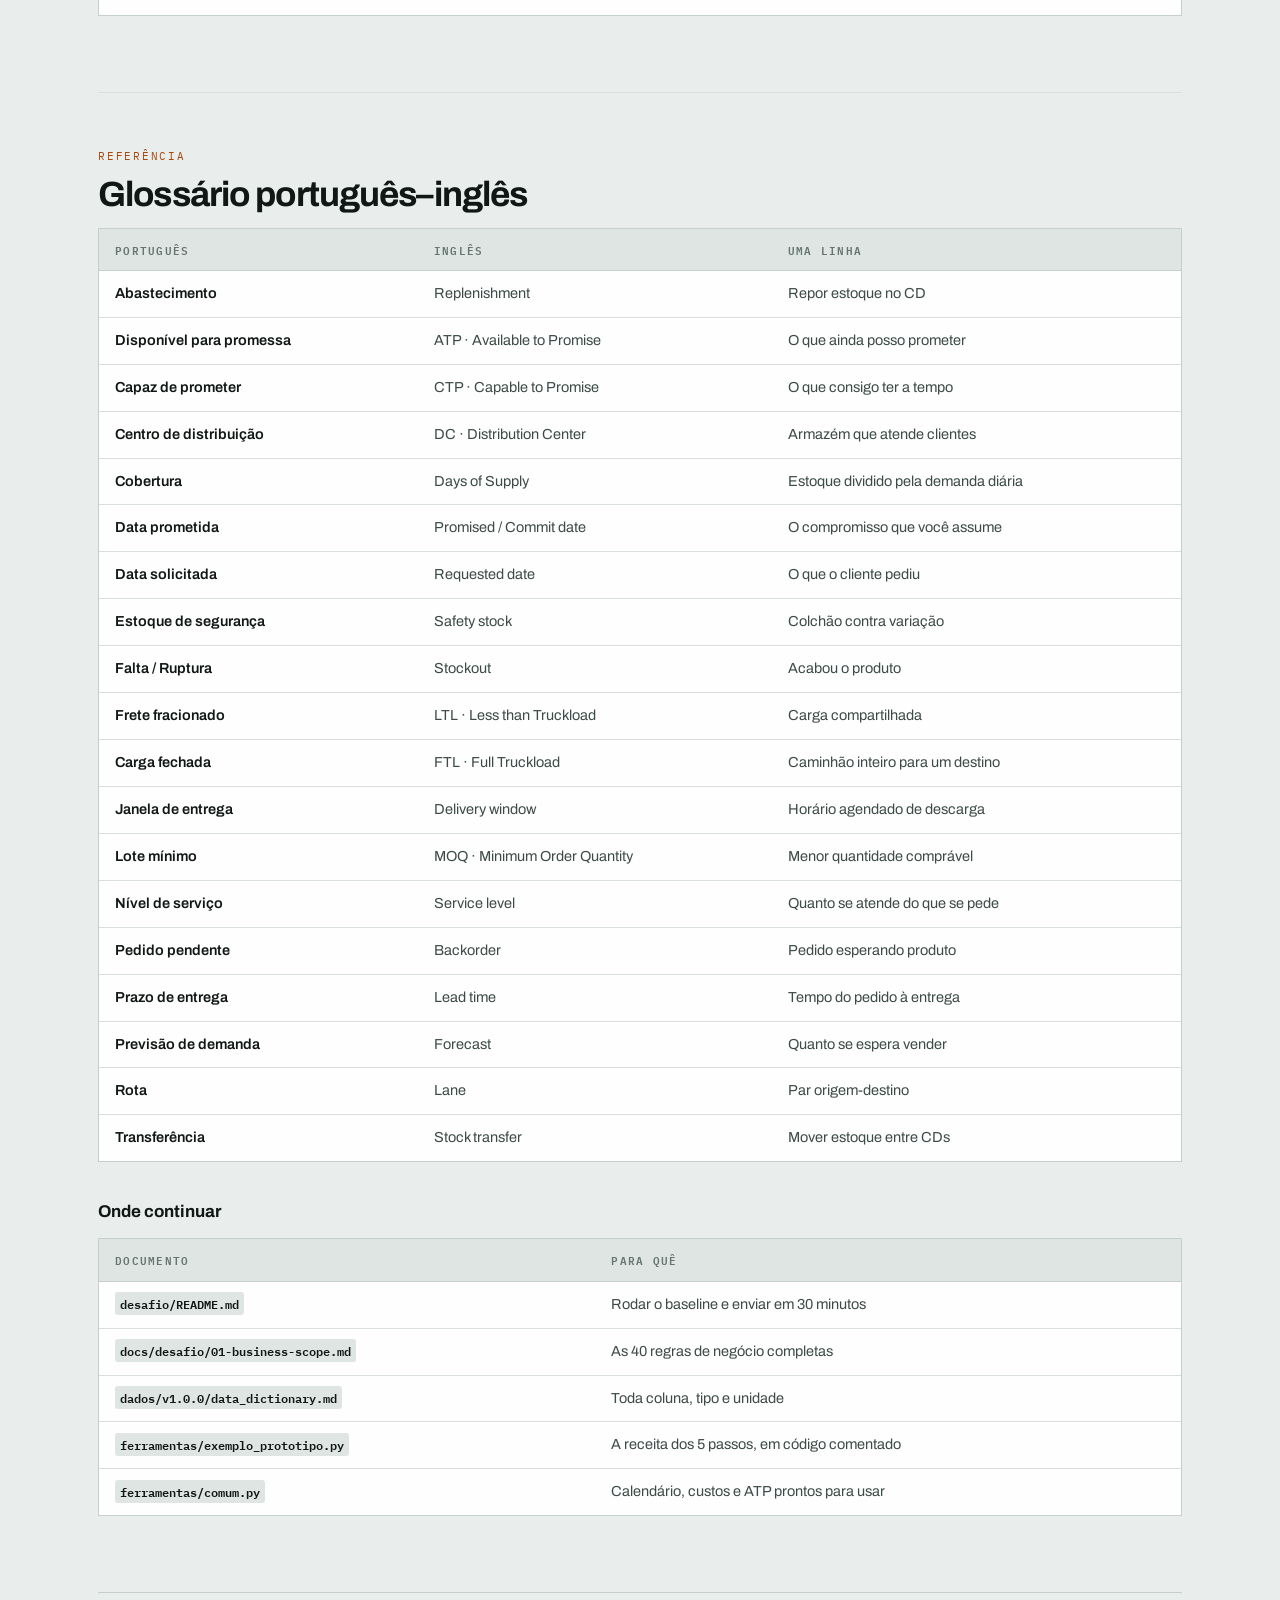
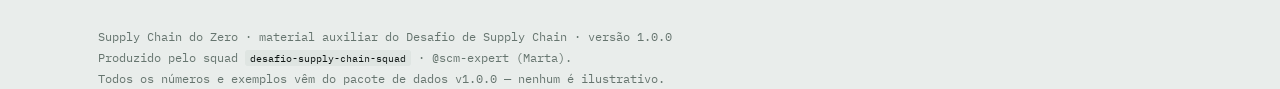
==== commit 89a532ad: "feat: dashboard do placar do baseline Nova página docs/placar.html com o resultado que a política at" ====
--- a/docs/conceitos.html
+++ b/docs/conceitos.html
@@ -345,6 +345,7 @@
     <span class="sep"></span>
     <a href="./index.html">Início</a>
     <a href="./dados.html">Dados</a>
+    <a href="./placar.html">Placar</a>
     <a href="./regras.html">Regras</a>
     <a href="./conceitos.html" class="ativo">Conceitos</a>
   </div>
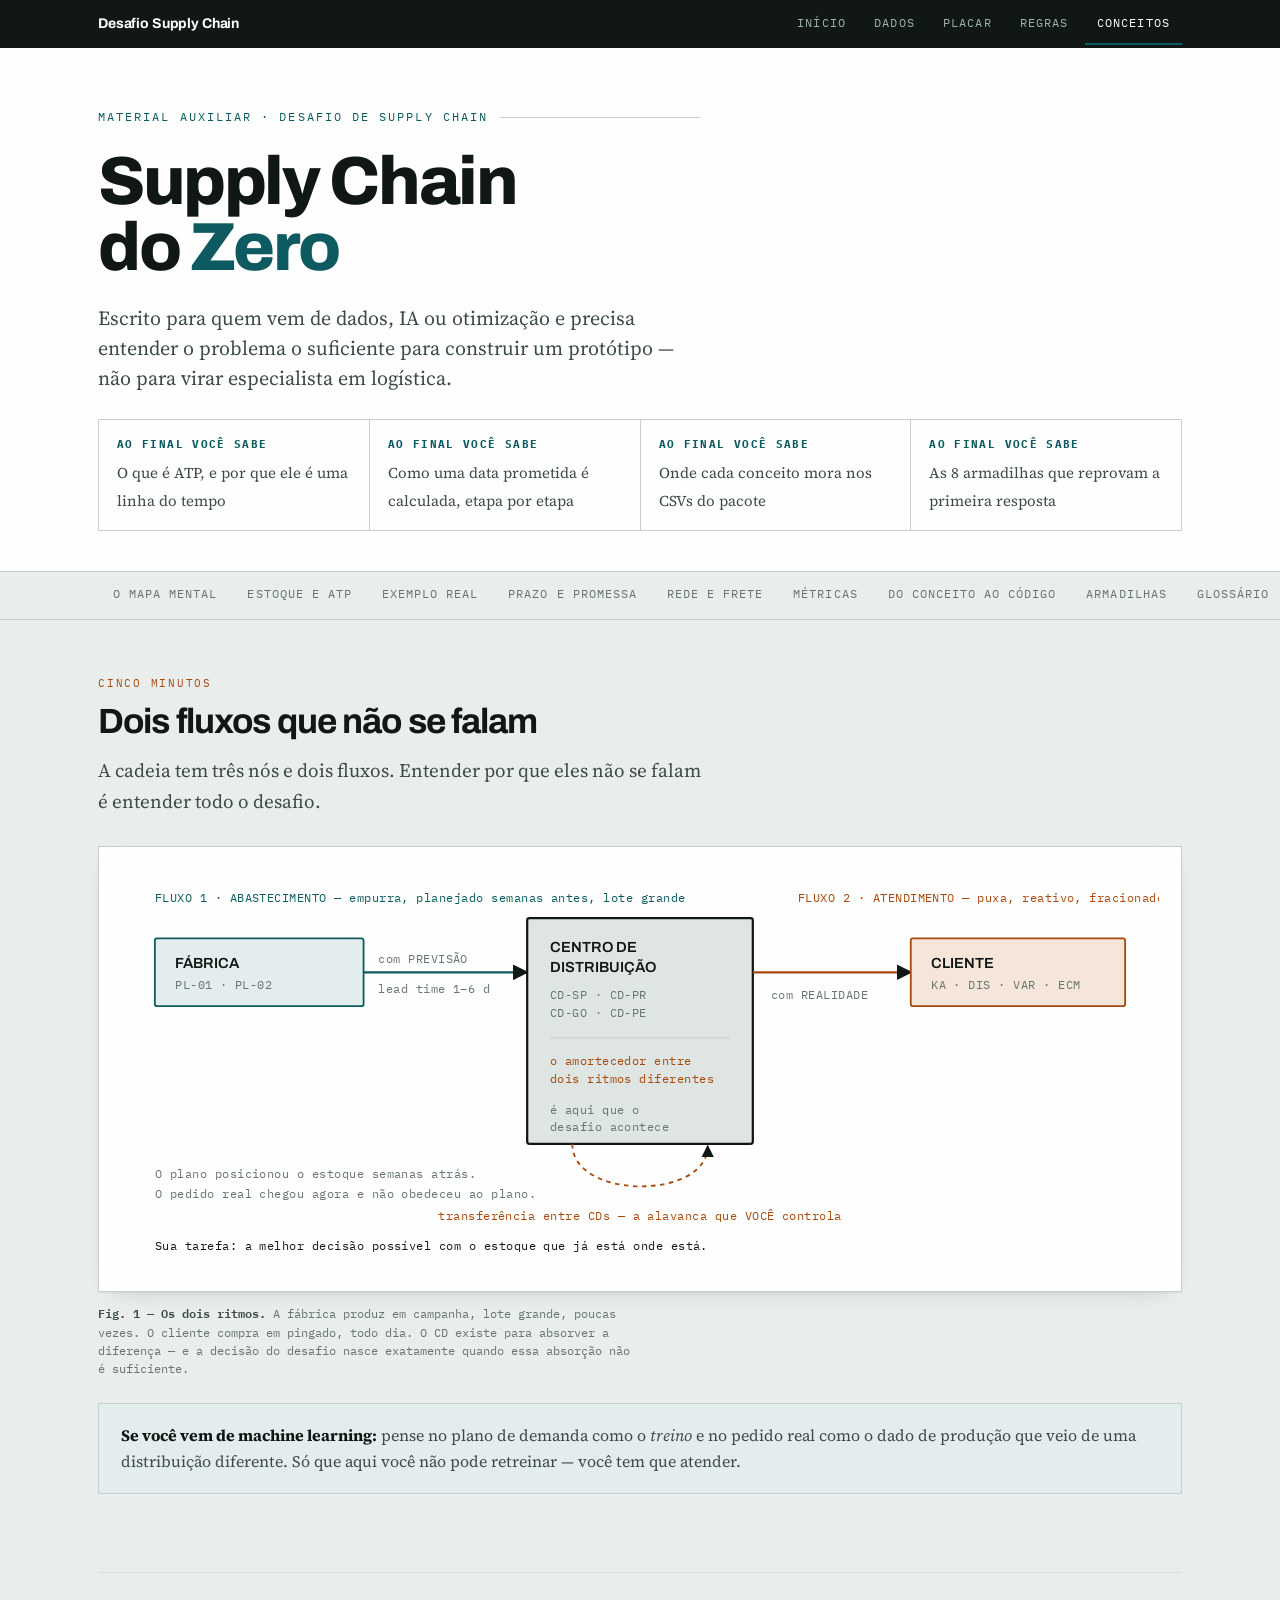
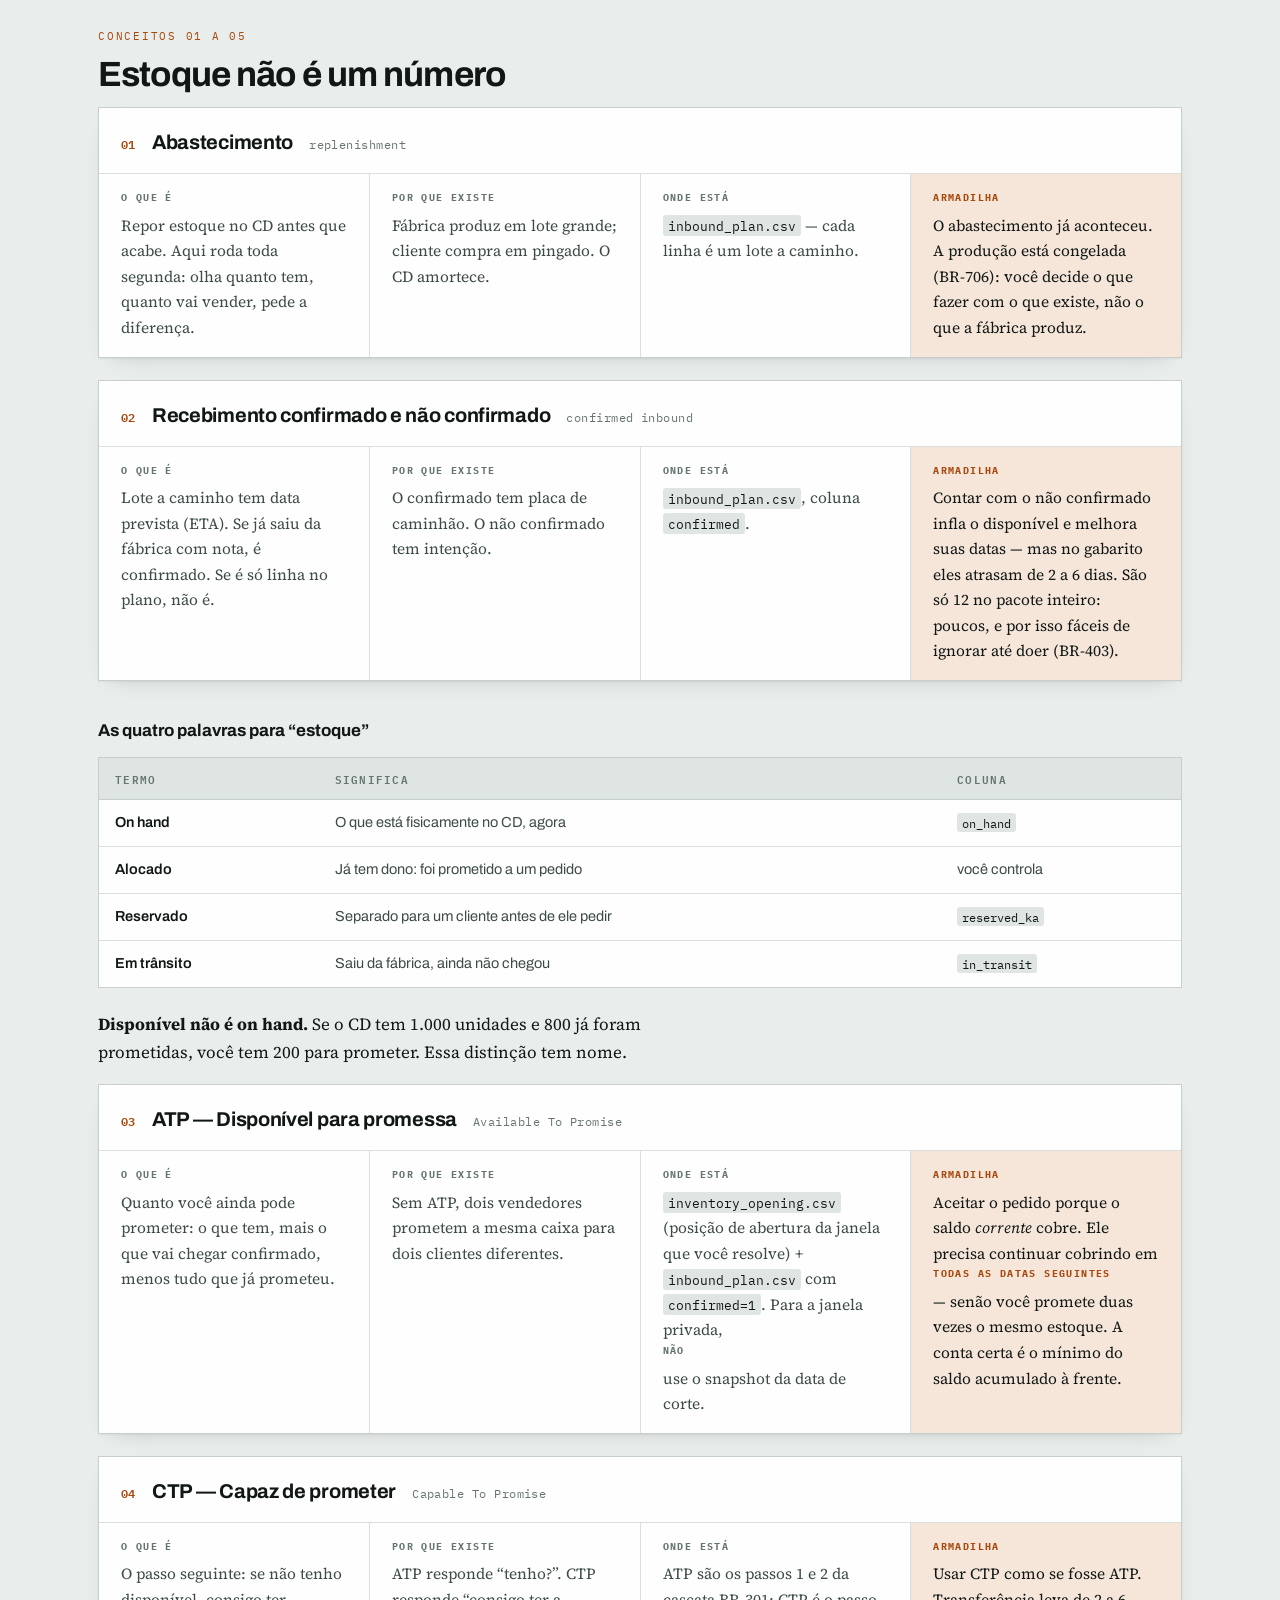
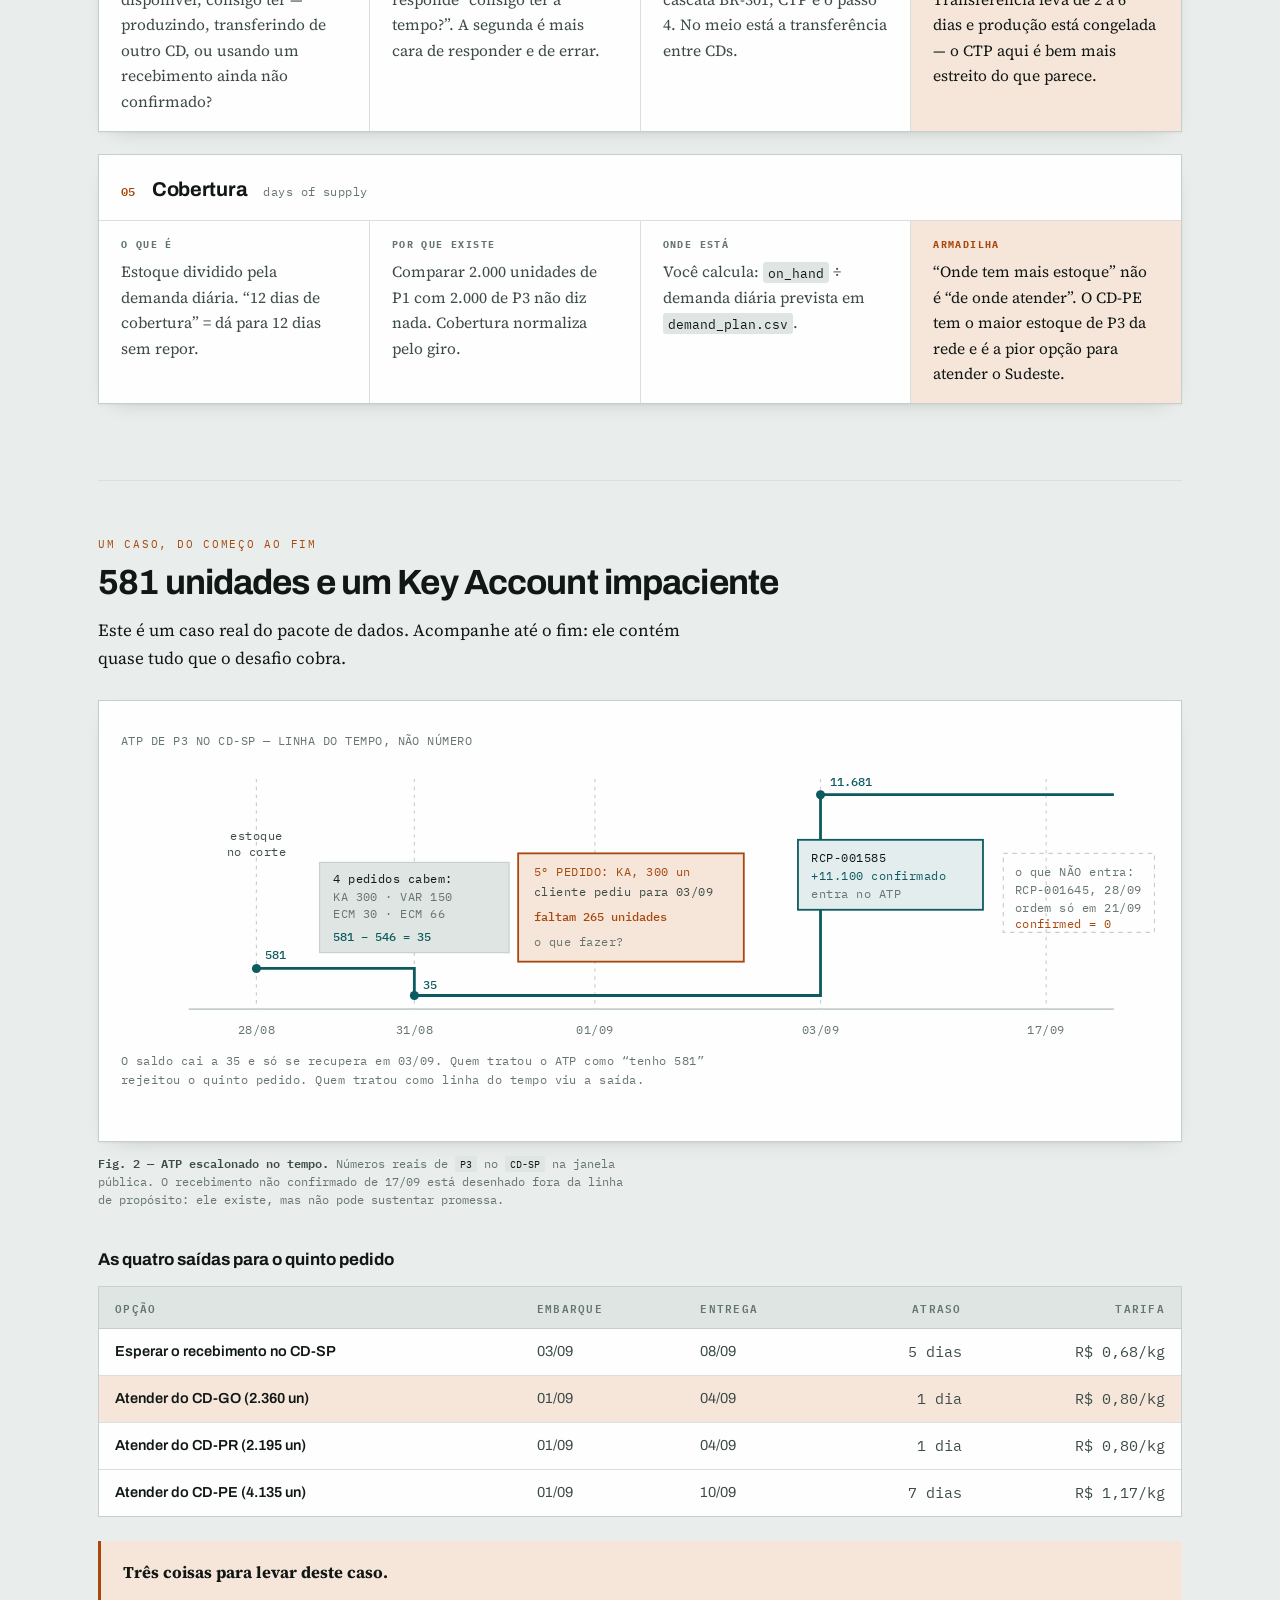
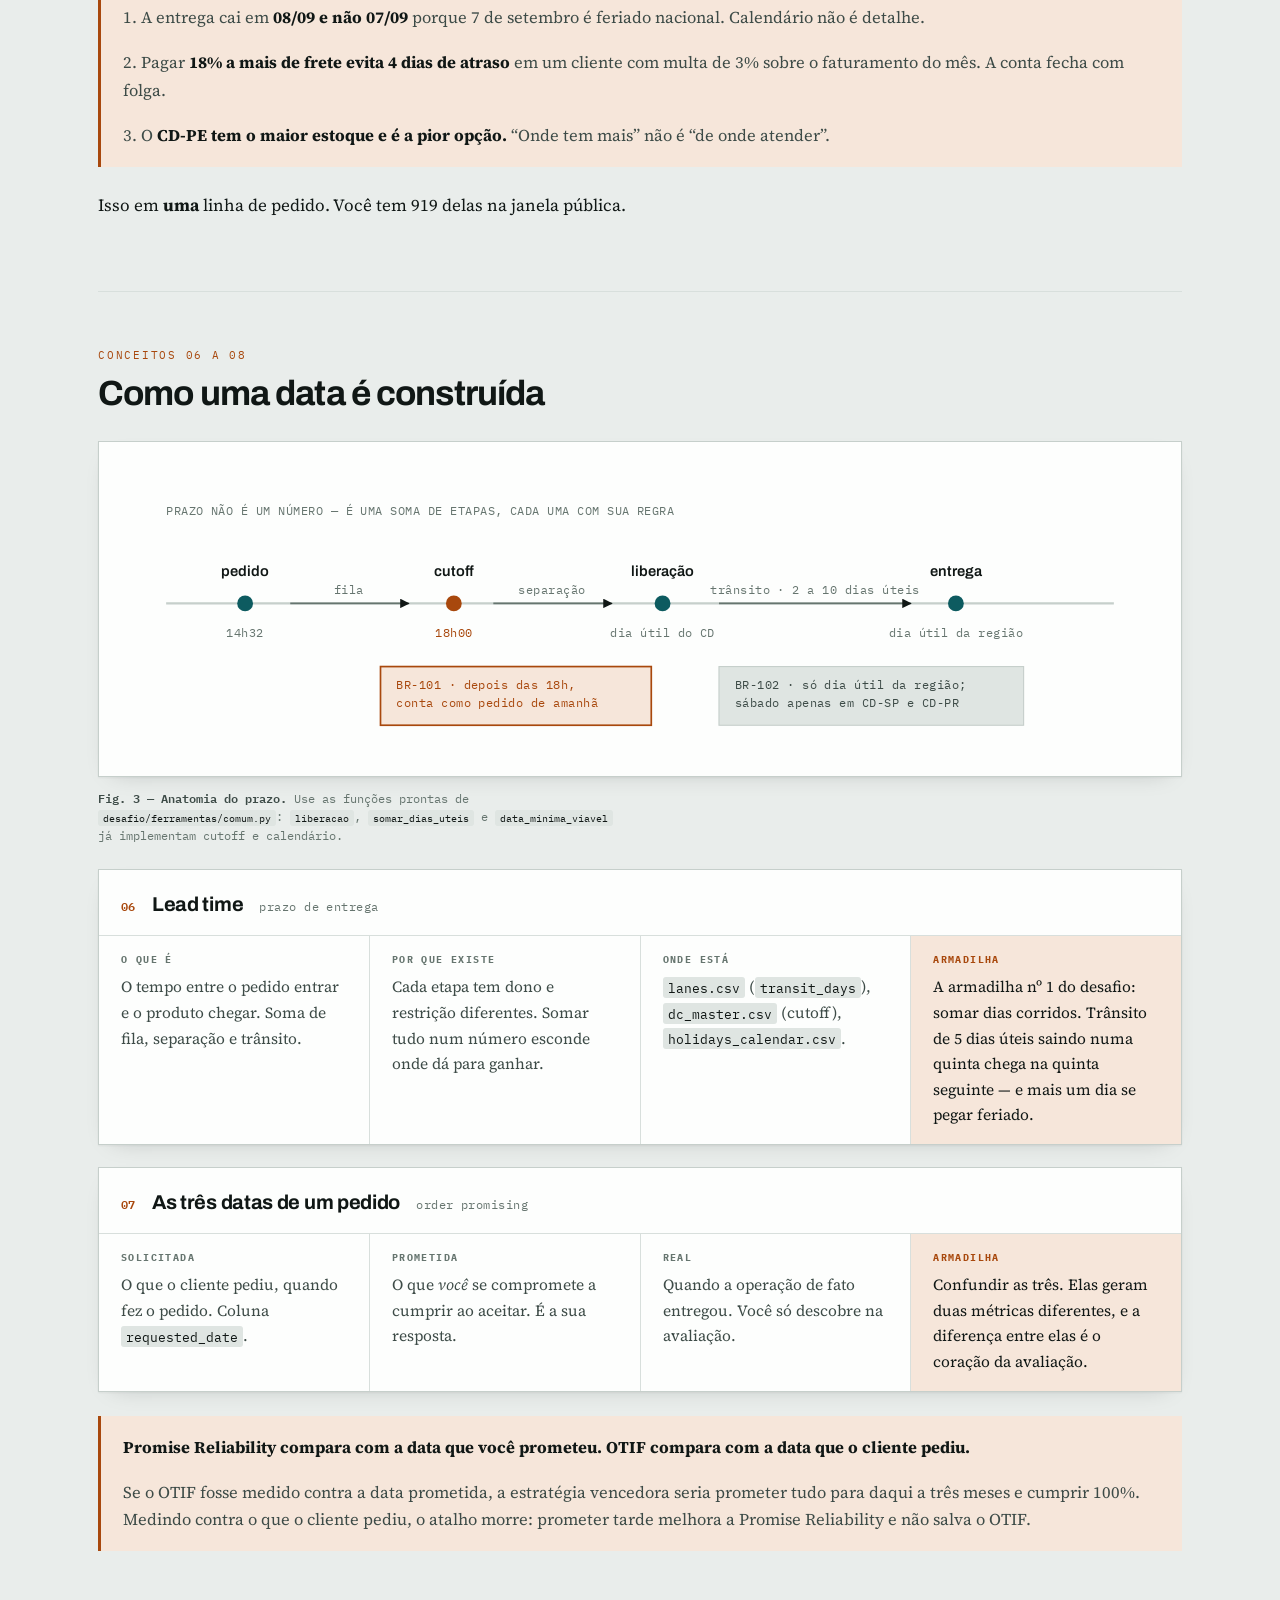
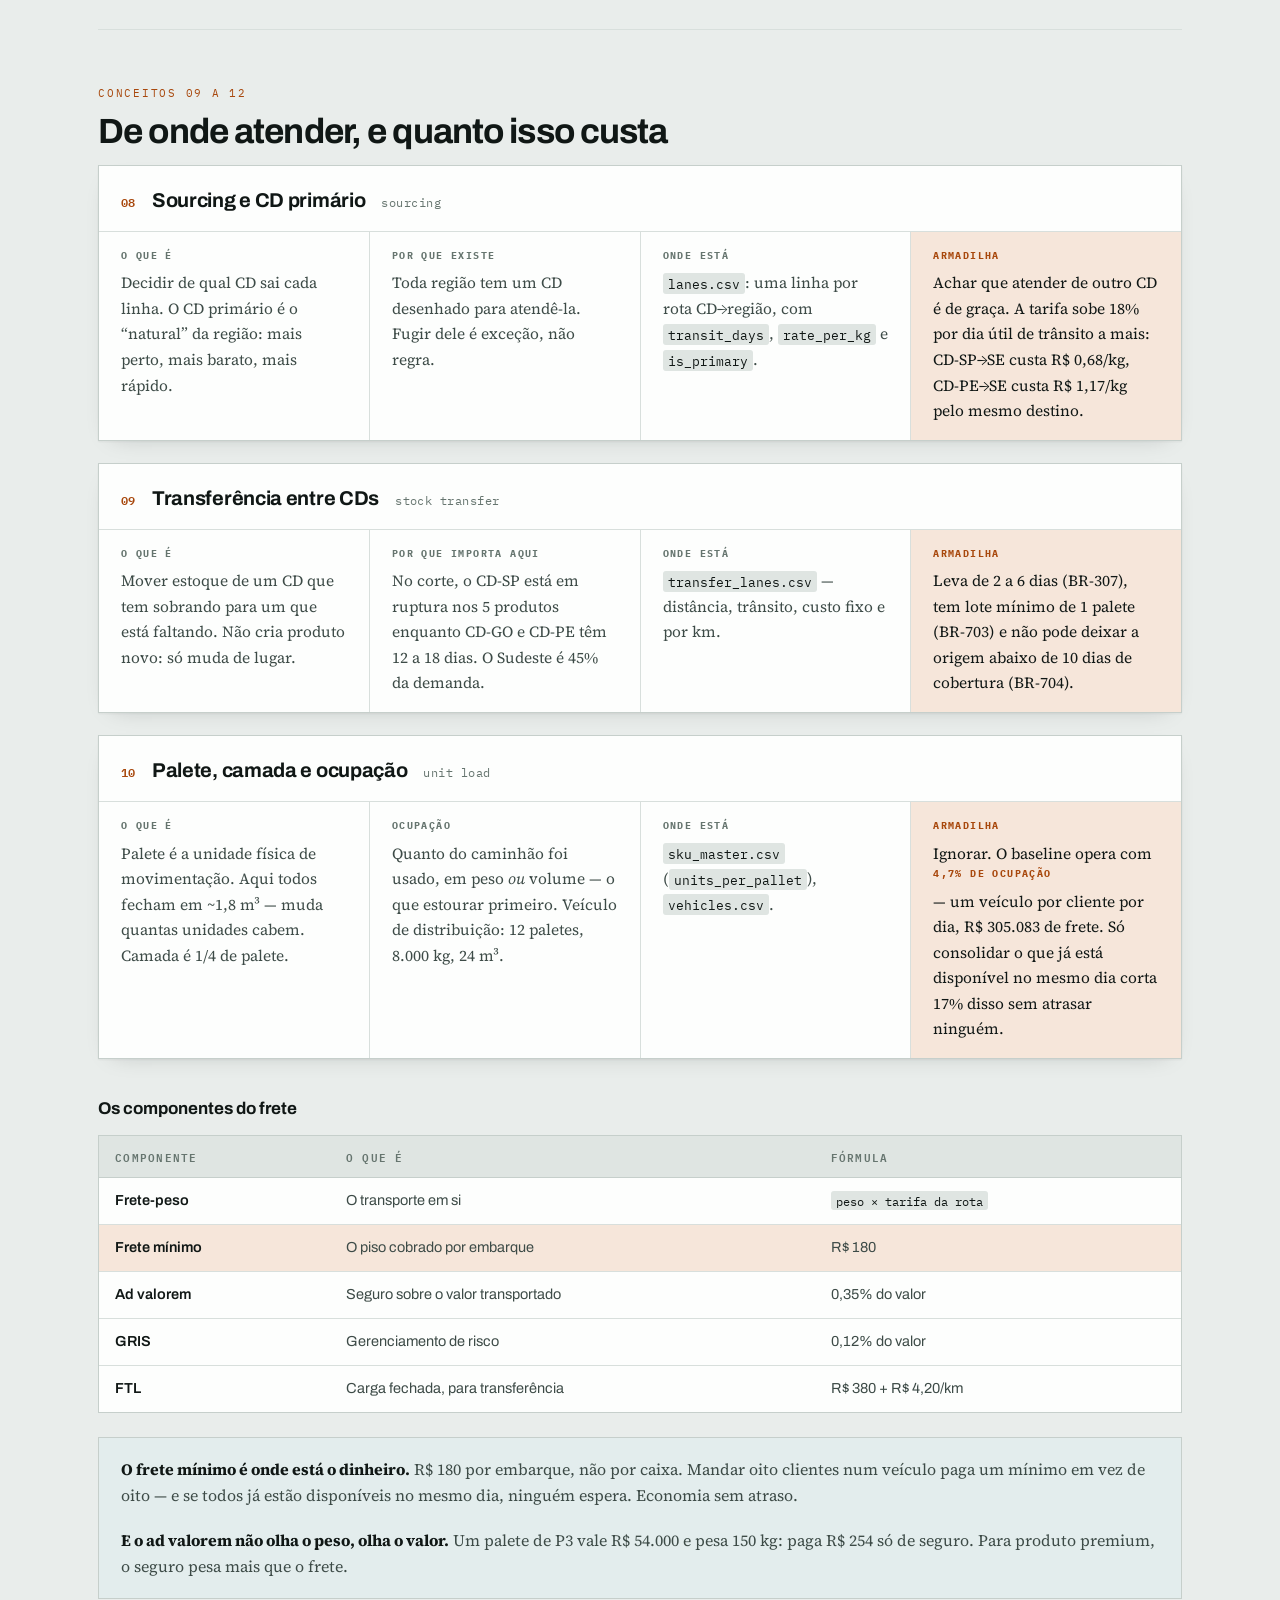
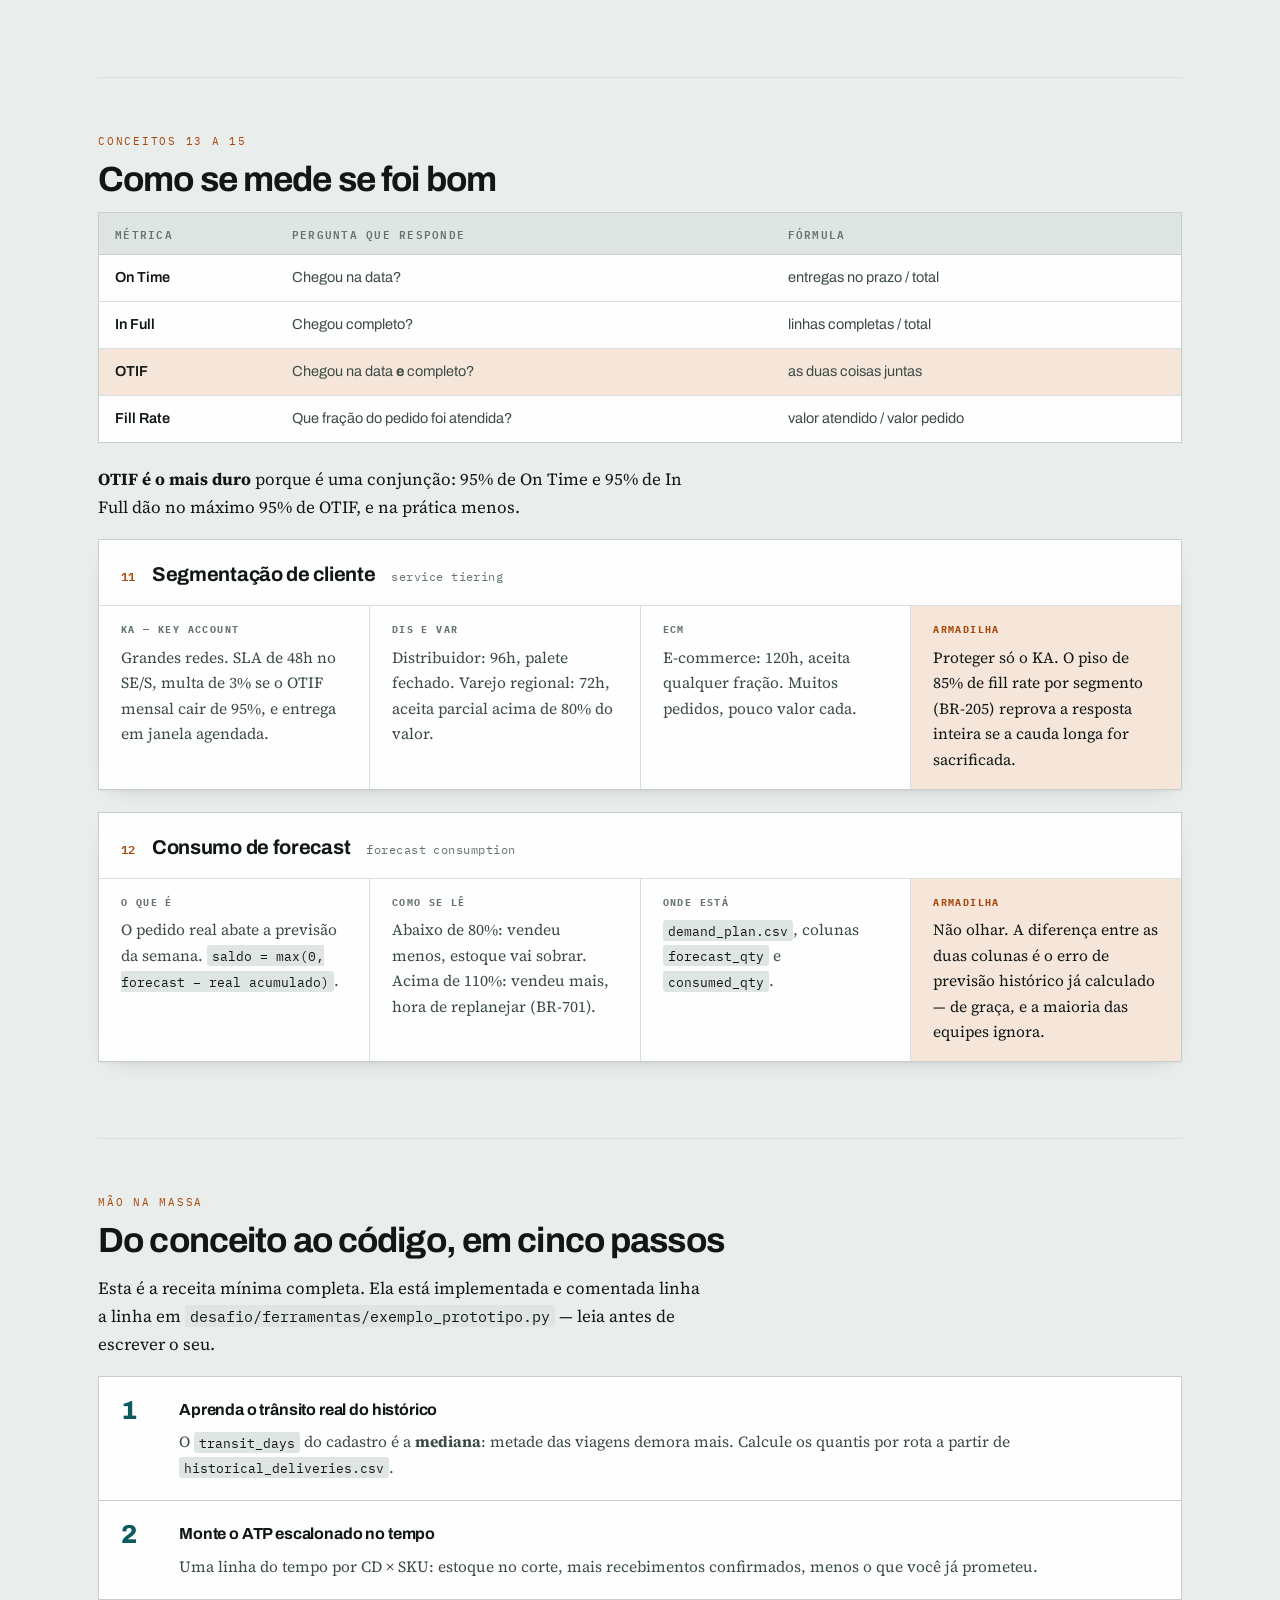
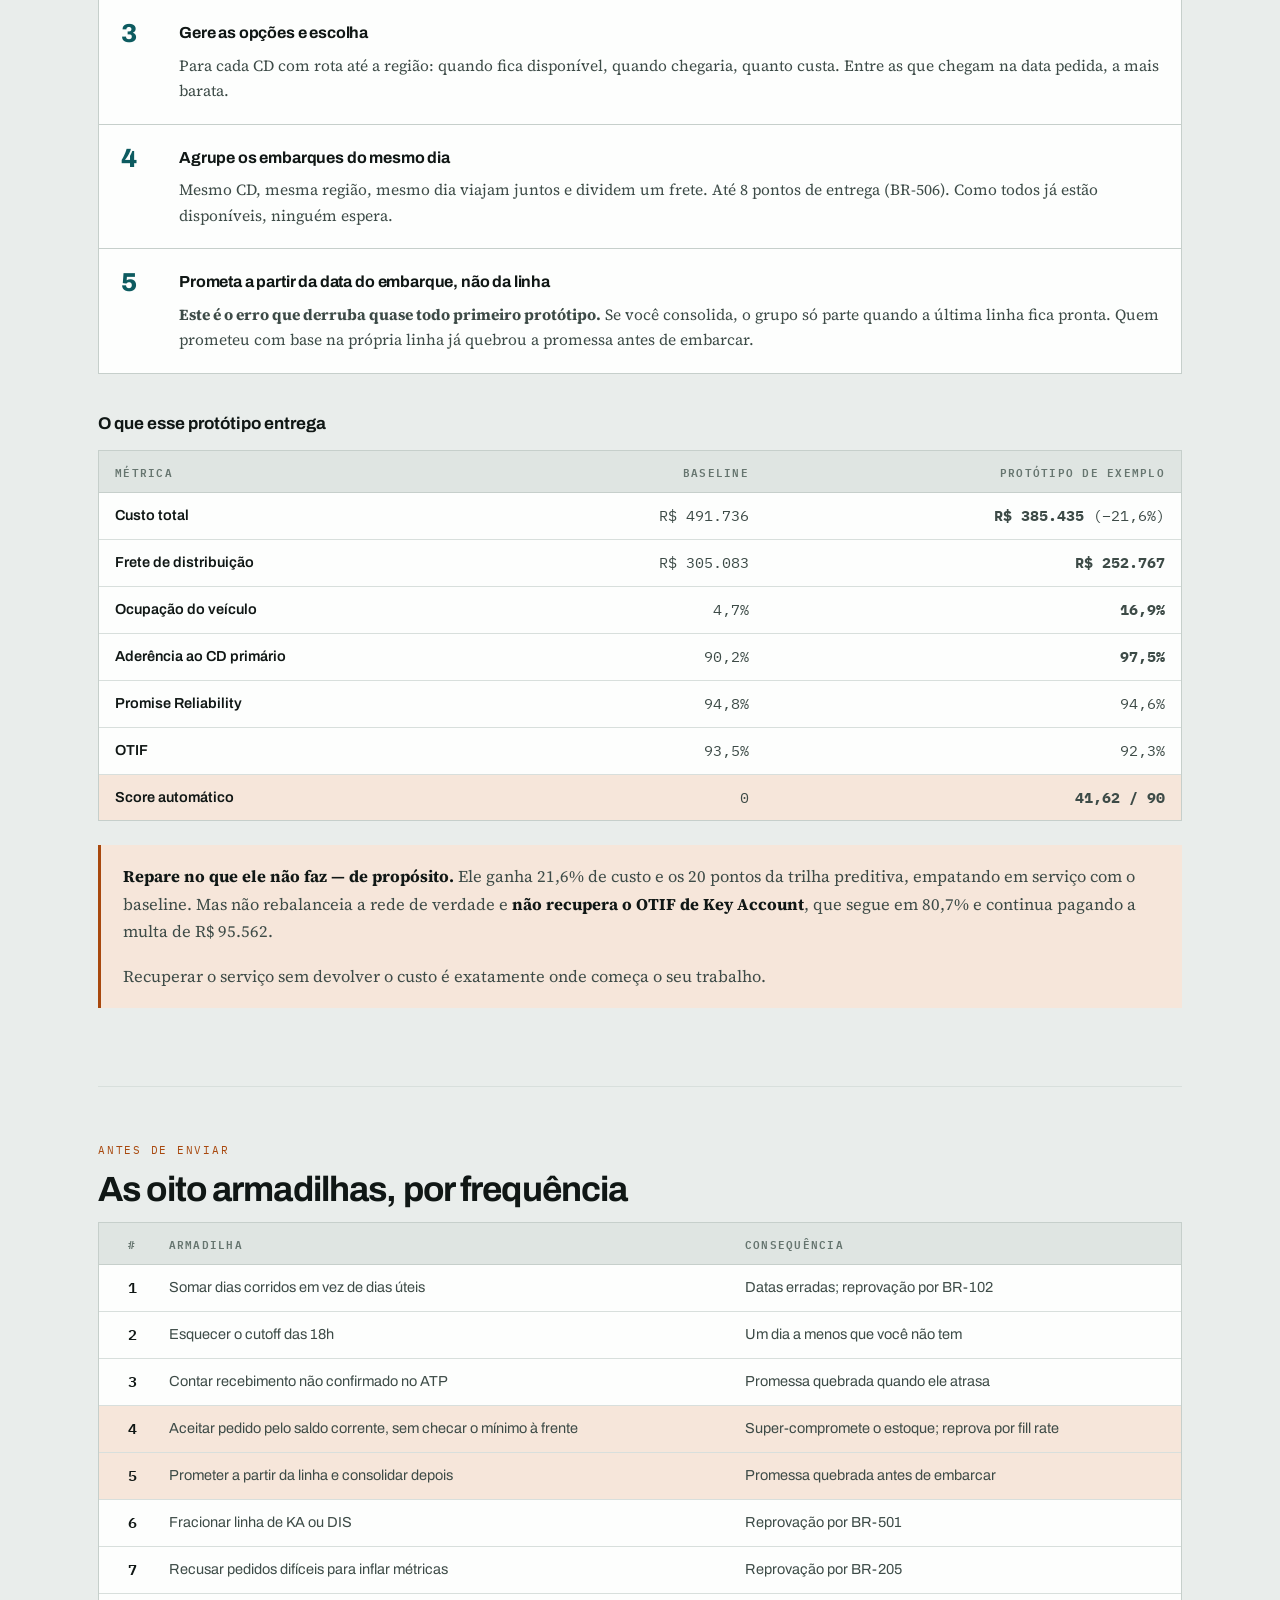
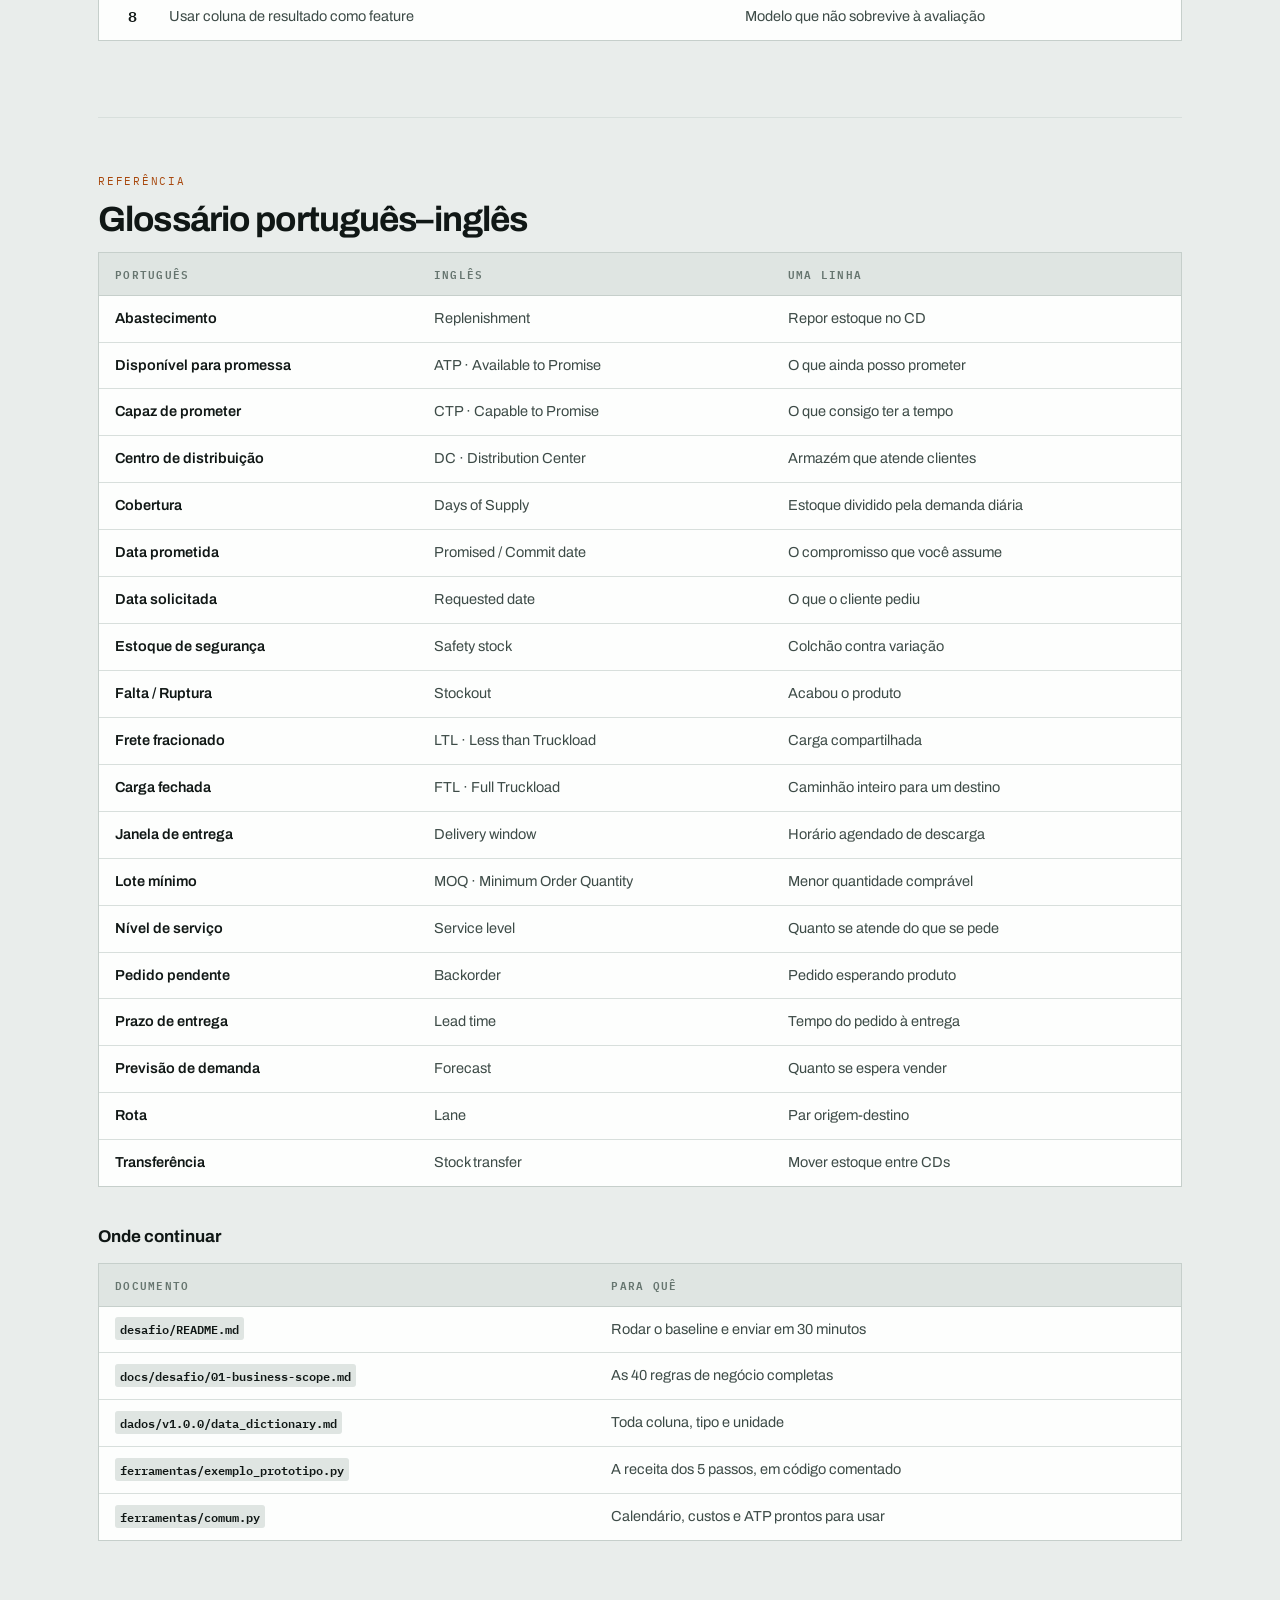
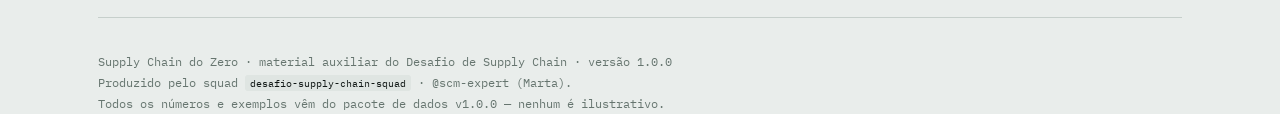
==== commit 315ca07d: "fix: elimina texto sobreposto nos diagramas e adiciona detector ao build Segunda ocorrência do mesmo" ====
--- a/docs/conceitos.html
+++ b/docs/conceitos.html
@@ -396,7 +396,7 @@
 
     <figure class="figure">
       <div class="frame">
-        <svg viewBox="0 0 920 340" role="img" aria-label="Diagrama dos dois fluxos: abastecimento planejado da fábrica ao CD, e atendimento reativo do CD ao cliente">
+        <svg viewBox="0 0 920 348" role="img" aria-label="Diagrama dos dois fluxos: abastecimento planejado da fábrica ao CD, e atendimento reativo do CD ao cliente">
           <defs>
             <marker id="a1" viewBox="0 0 10 10" refX="9" refY="5" markerWidth="7" markerHeight="7" orient="auto-start-reverse">
               <path d="M0,0 L10,5 L0,10 z" fill="currentColor"/>
@@ -411,8 +411,8 @@
           <rect x="30" y="58" width="185" height="60" rx="2" fill="var(--accent-2)" stroke="var(--accent)" stroke-width="1.6"/>
           <text x="48" y="84" class="svg-label s-ink">FÁBRICA</text>
           <text x="48" y="103" class="svg-small s-ink3">PL-01 · PL-02</text>
-          <text x="230" y="80" class="svg-small s-ink3">decidido com PREVISÃO</text>
-          <text x="230" y="106" class="svg-small s-ink3">lead time de 1 a 6 dias</text>
+          <text x="228" y="80" class="svg-small s-ink3">com PREVISÃO</text>
+          <text x="228" y="106" class="svg-small s-ink3">lead time 1–6 d</text>
 
           <!-- CD central -->
           <rect x="360" y="40" width="200" height="200" rx="2" fill="var(--surface-2)" stroke="var(--ink)" stroke-width="2"/>
@@ -434,7 +434,7 @@
           <rect x="700" y="58" width="190" height="60" rx="2" fill="var(--signal-2)" stroke="var(--signal)" stroke-width="1.6"/>
           <text x="718" y="84" class="svg-label s-ink">CLIENTE</text>
           <text x="718" y="103" class="svg-small s-ink3">KA · DIS · VAR · ECM</text>
-          <text x="576" y="112" class="svg-small s-ink3">decidido com REALIDADE</text>
+          <text x="576" y="112" class="svg-small s-ink3">com REALIDADE</text>
 
           <!-- transferencia -->
           <g fill="none" stroke="var(--signal)" stroke-width="1.6" stroke-dasharray="4 4" color="var(--signal)">
@@ -445,7 +445,7 @@
           <!-- descompasso -->
           <text x="30" y="270" class="svg-small s-ink3">O plano posicionou o estoque semanas atrás.</text>
           <text x="30" y="288" class="svg-small s-ink3">O pedido real chegou agora e não obedeceu ao plano.</text>
-          <text x="30" y="312" class="svg-small s-ink">Sua tarefa: a melhor decisão possível com o estoque que já está onde está.</text>
+          <text x="30" y="334" class="svg-small s-ink">Sua tarefa: a melhor decisão possível com o estoque que já está onde está.</text>
         </svg>
       </div>
       <figcaption>
@@ -546,7 +546,7 @@
 
     <figure class="figure">
       <div class="frame">
-        <svg viewBox="0 0 920 330" role="img" aria-label="Linha do tempo do ATP de P3 no CD-SP: 581 unidades no corte, cinco pedidos consumindo o saldo, e um recebimento de 11.100 unidades em 3 de setembro">
+        <svg viewBox="0 0 920 344" role="img" aria-label="Linha do tempo do ATP de P3 no CD-SP: 581 unidades no corte, cinco pedidos consumindo o saldo, e um recebimento de 11.100 unidades em 3 de setembro">
           <text x="0" y="16" class="svg-small s-ink3">ATP DE P3 NO CD-SP — LINHA DO TEMPO, NÃO NÚMERO</text>
 
           <!-- eixo -->
@@ -612,7 +612,8 @@
             <text x="792" y="178" class="svg-small s-signal">confirmed = 0</text>
           </g>
 
-          <text x="0" y="304" class="svg-small s-ink3">O saldo cai a 35 e só se recupera em 03/09. Quem tratou o ATP como “tenho 581” rejeitou o quinto pedido. Quem tratou como linha do tempo viu a saída.</text>
+          <text x="0" y="300" class="svg-small s-ink3">O saldo cai a 35 e só se recupera em 03/09. Quem tratou o ATP como “tenho 581”</text>
+          <text x="0" y="316" class="svg-small s-ink3">rejeitou o quinto pedido. Quem tratou como linha do tempo viu a saída.</text>
         </svg>
       </div>
       <figcaption>
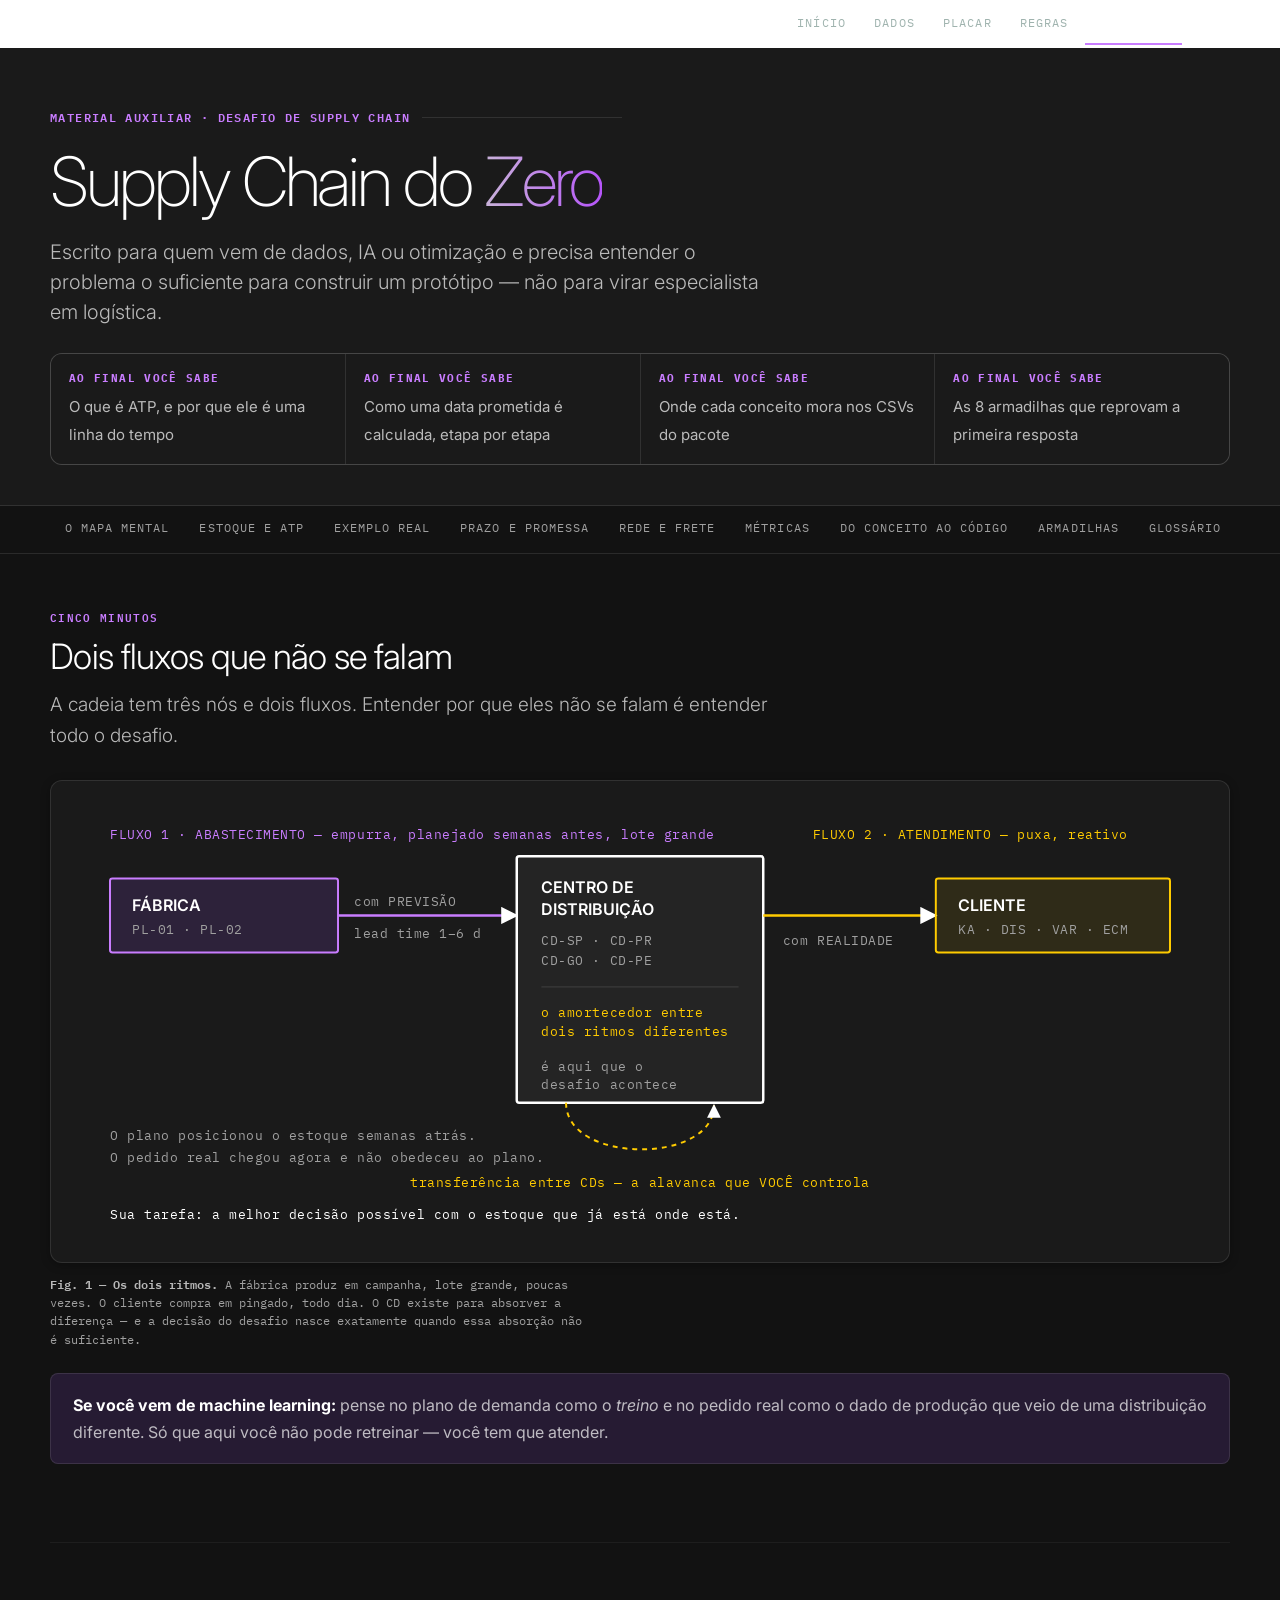
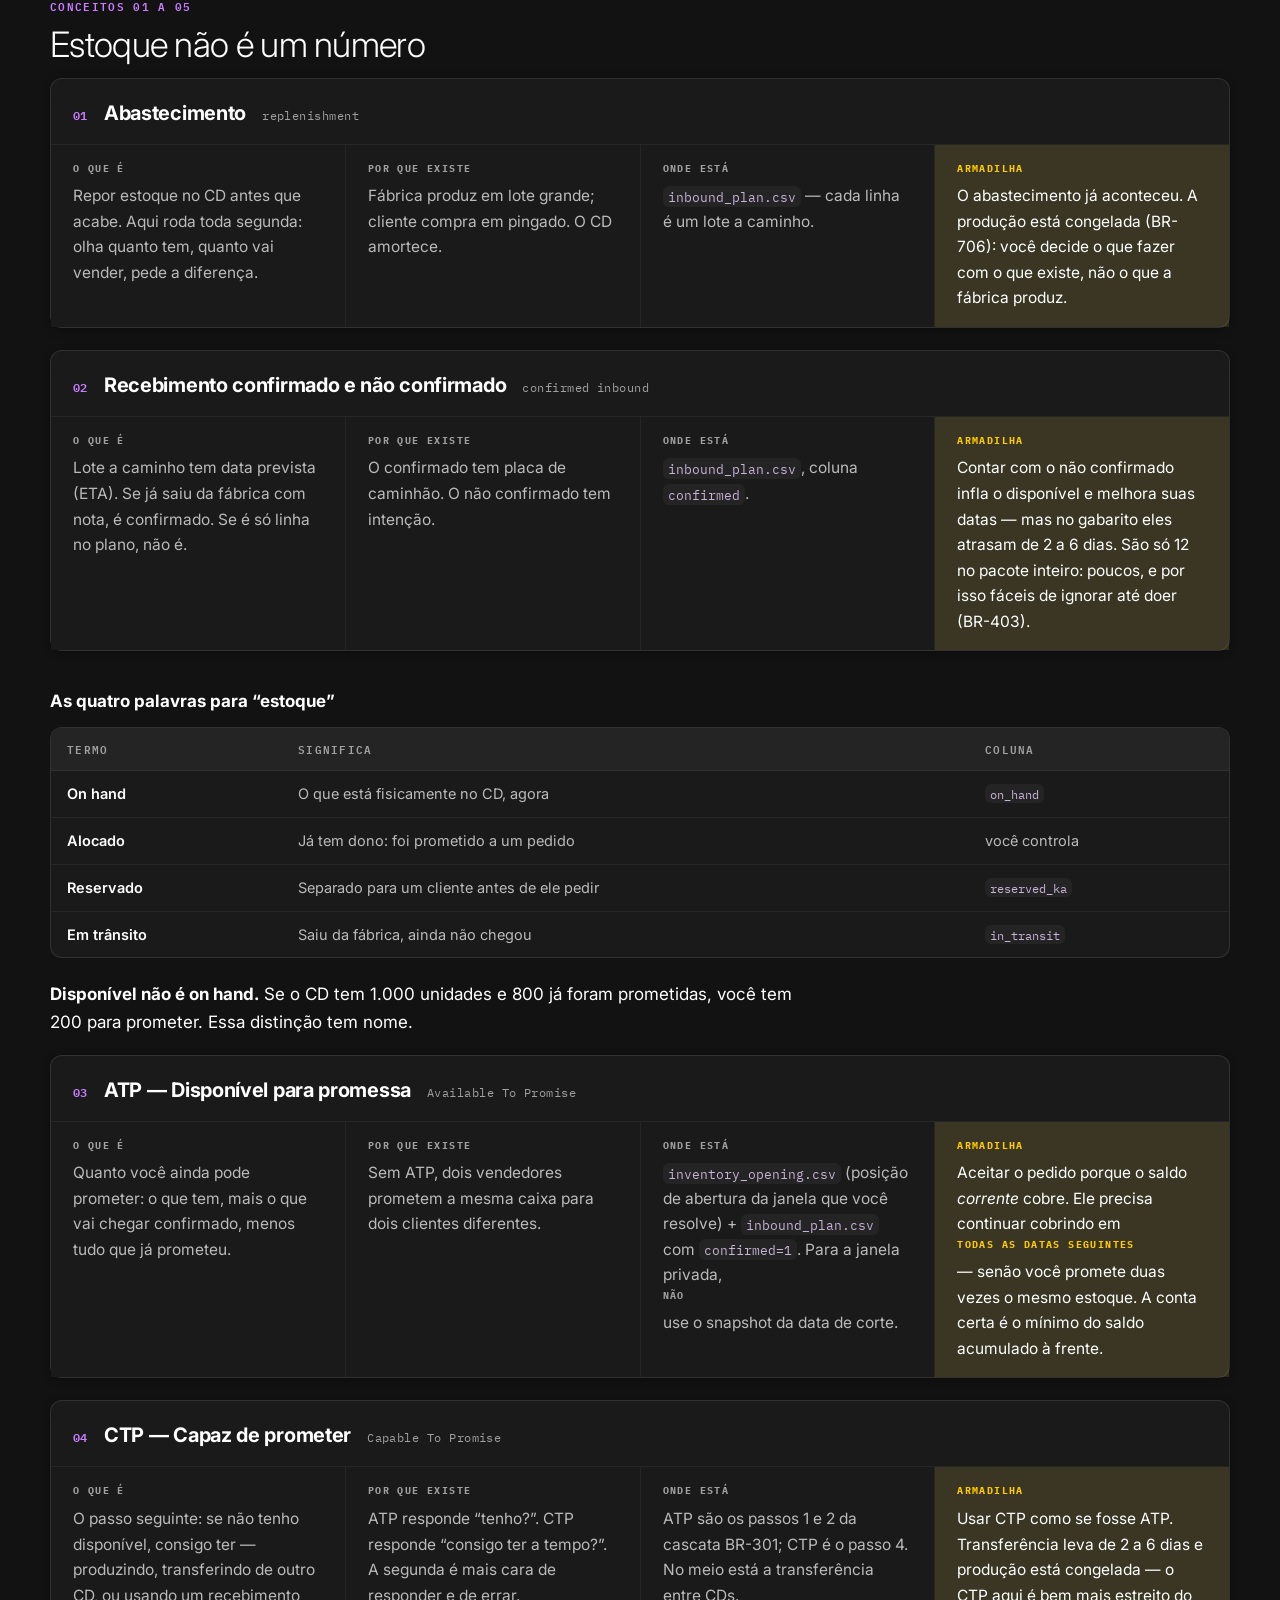
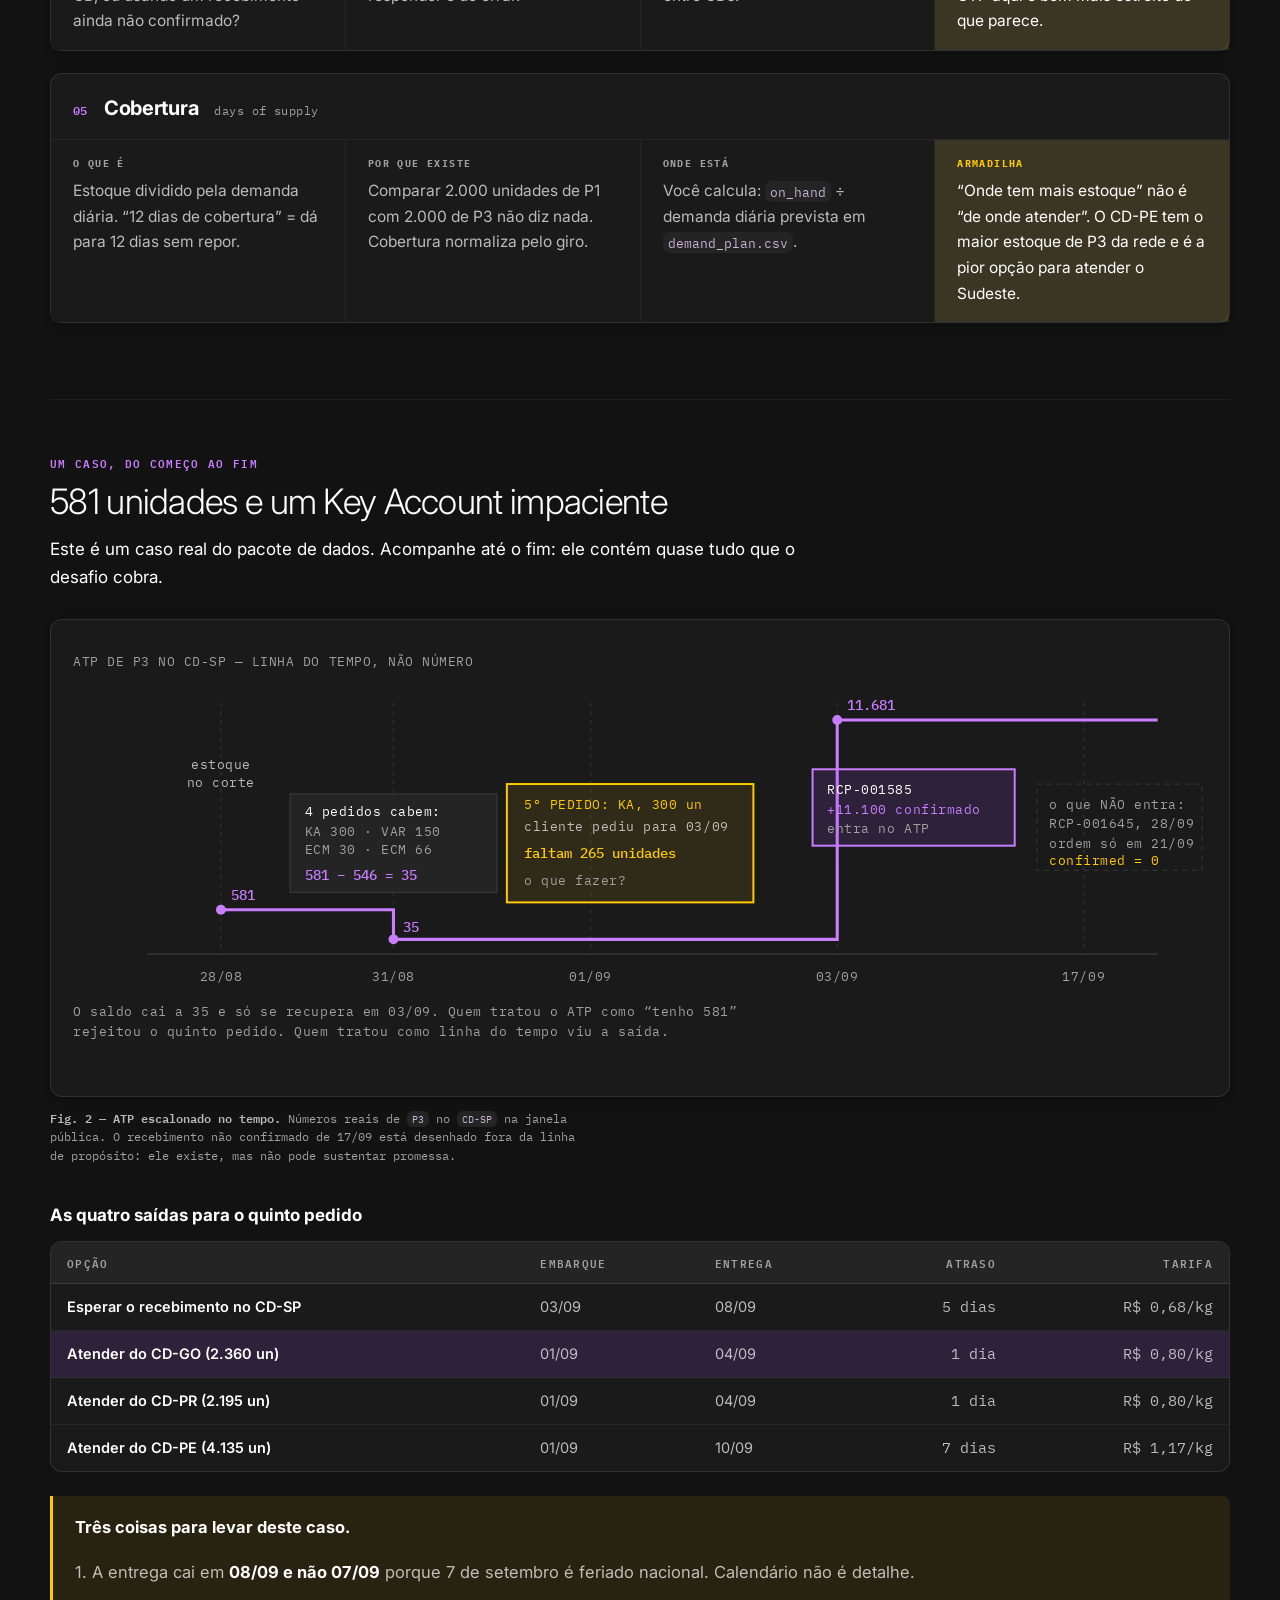
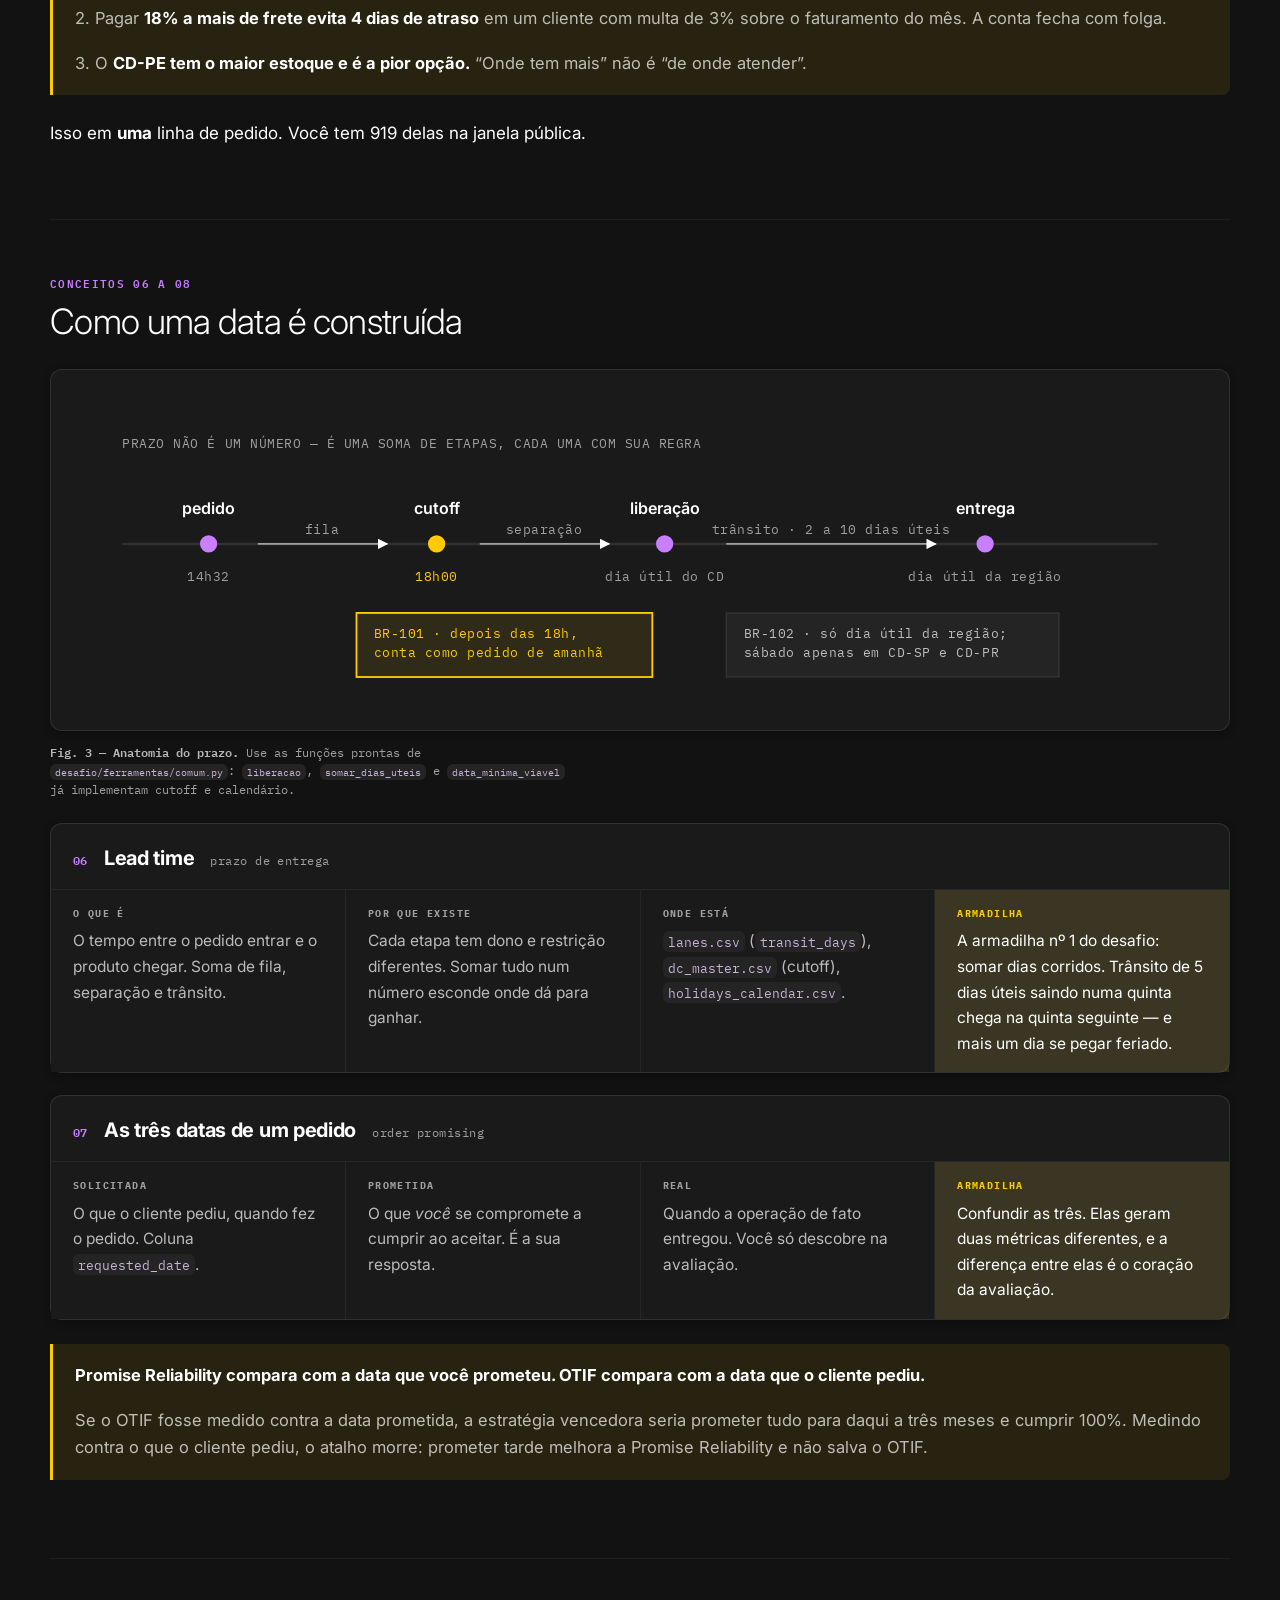
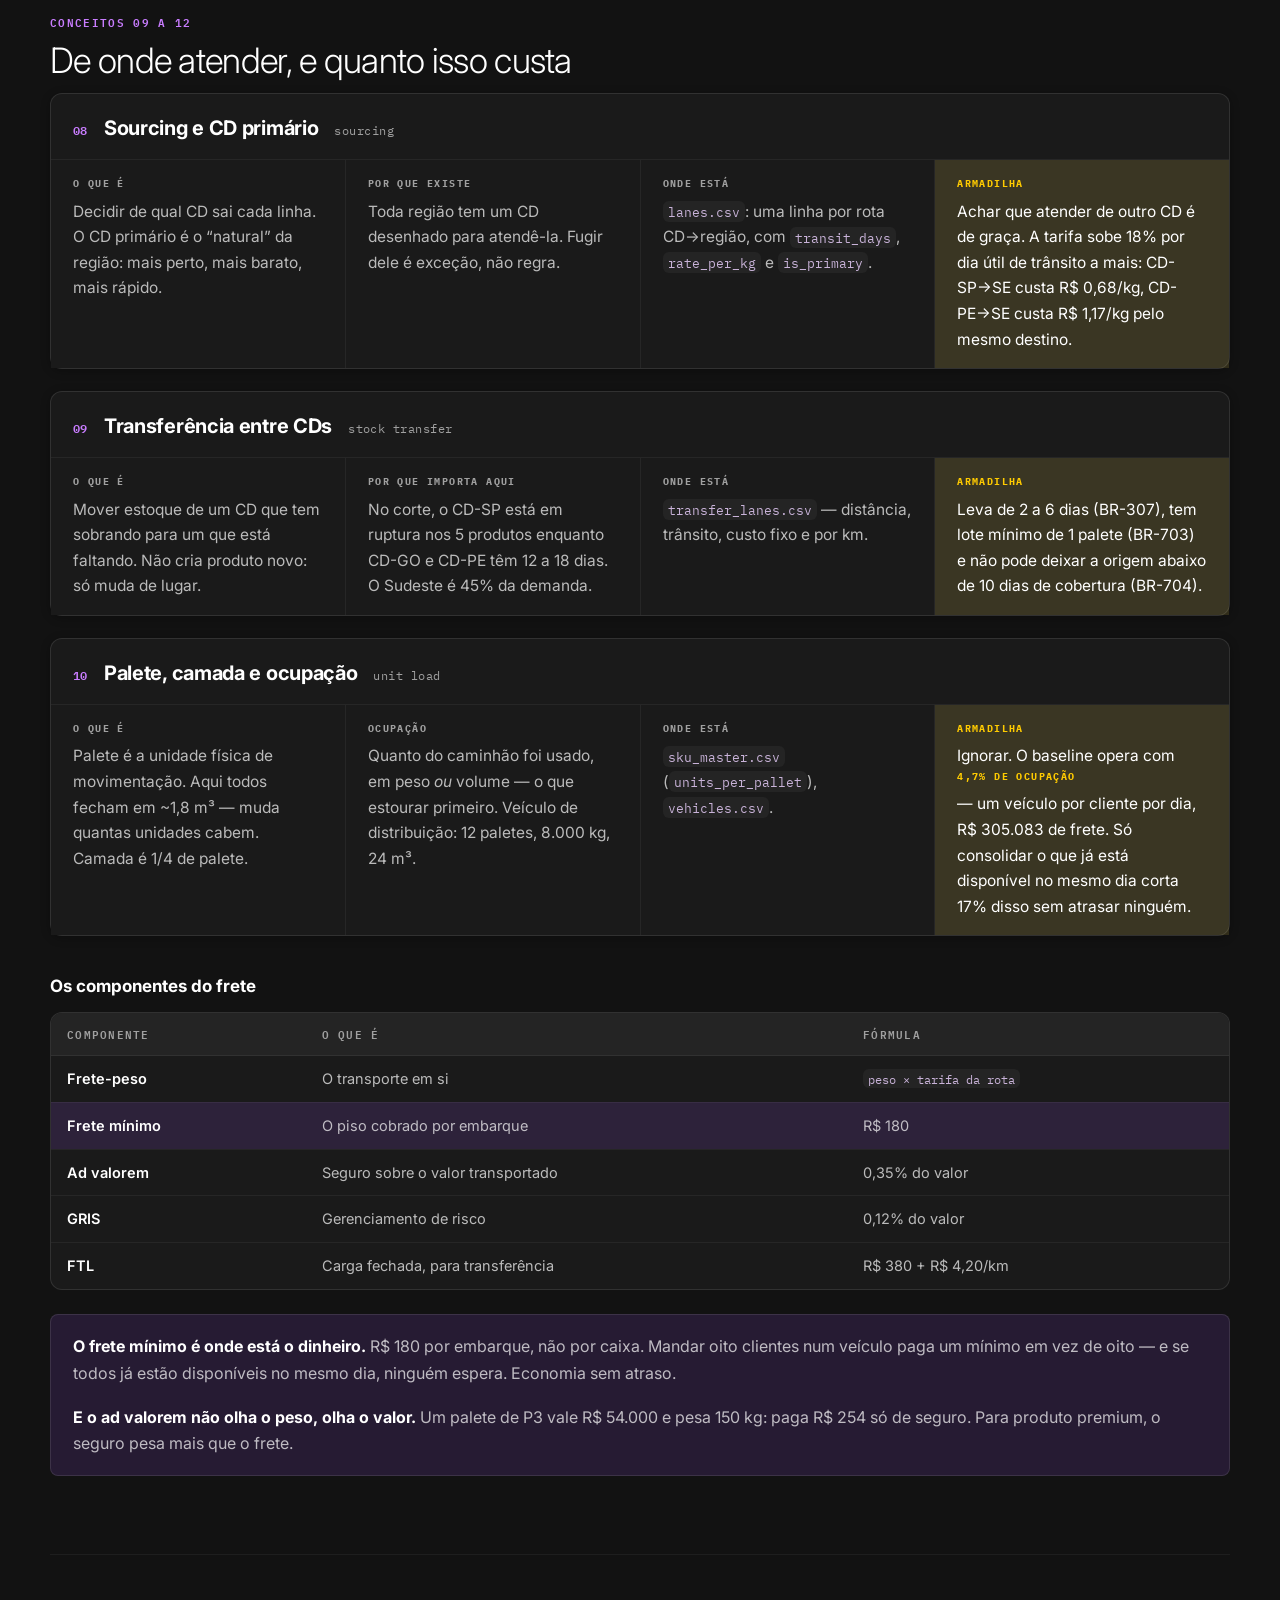
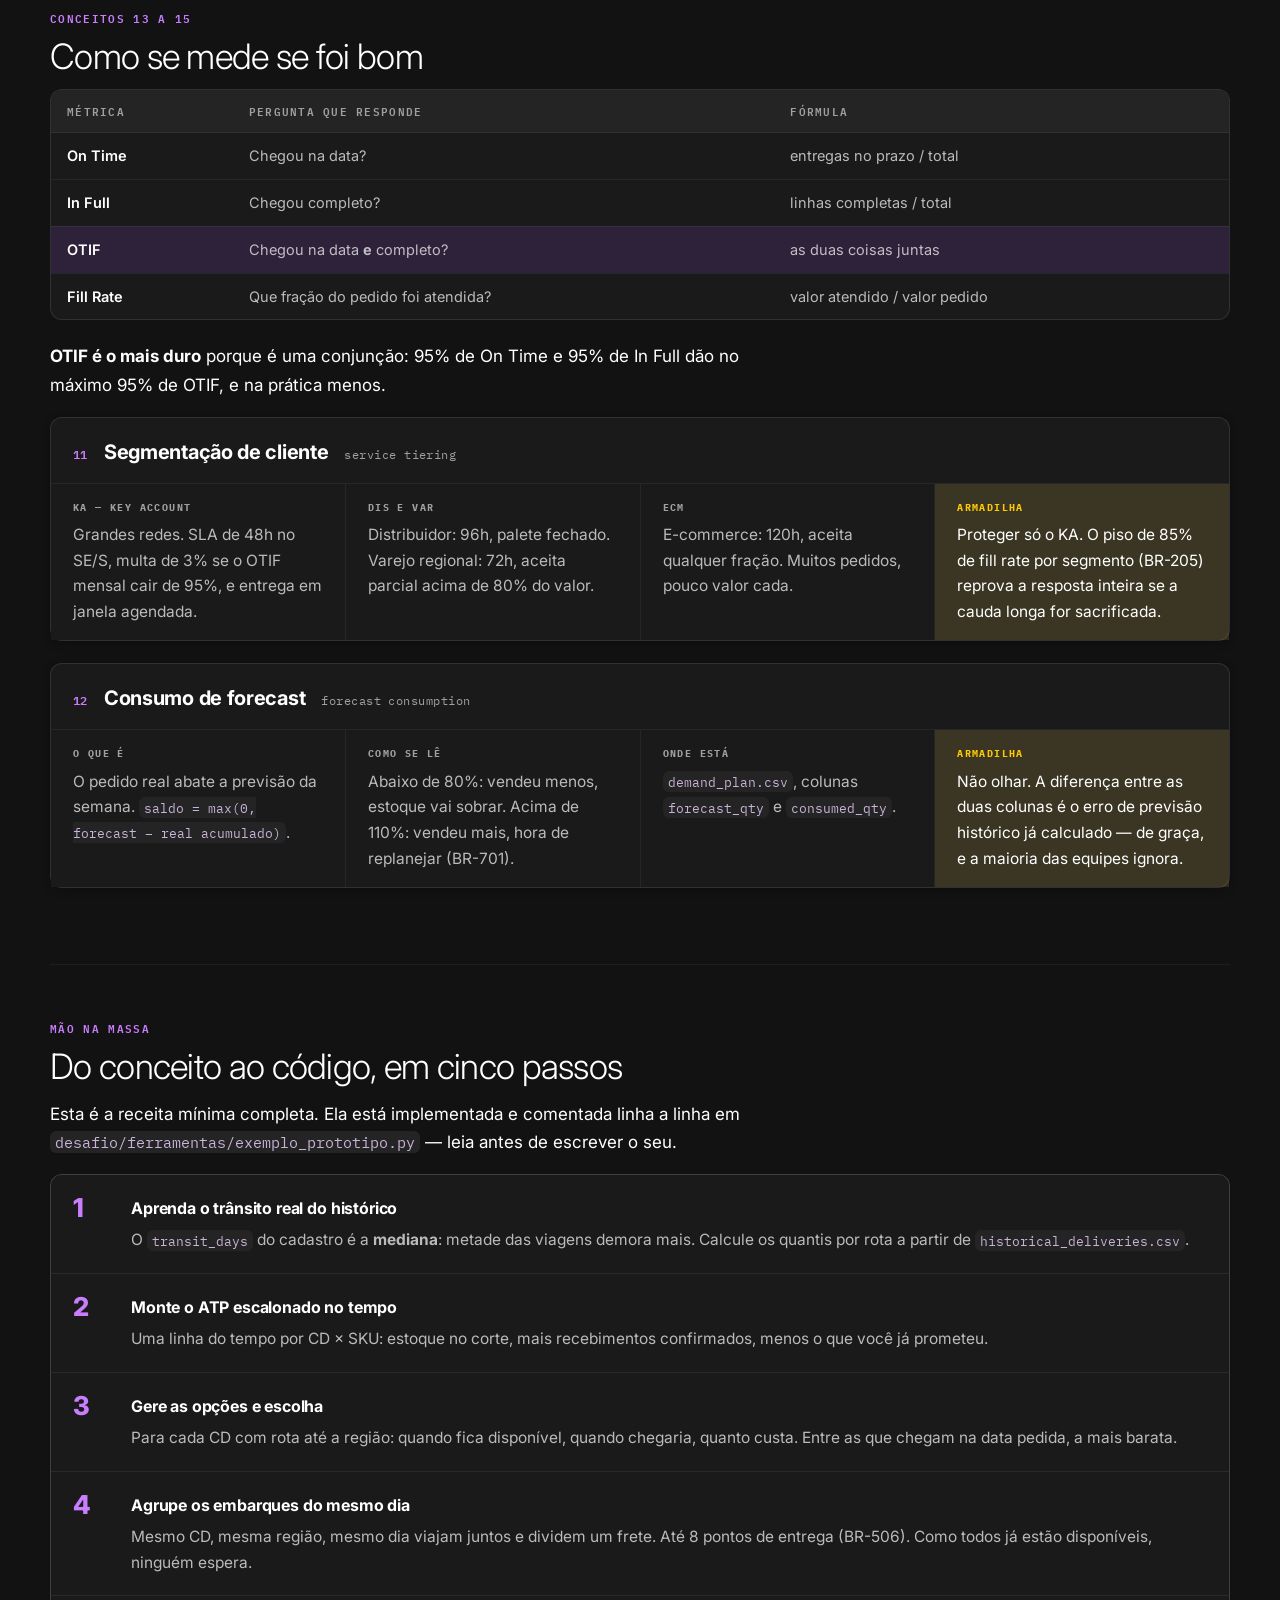
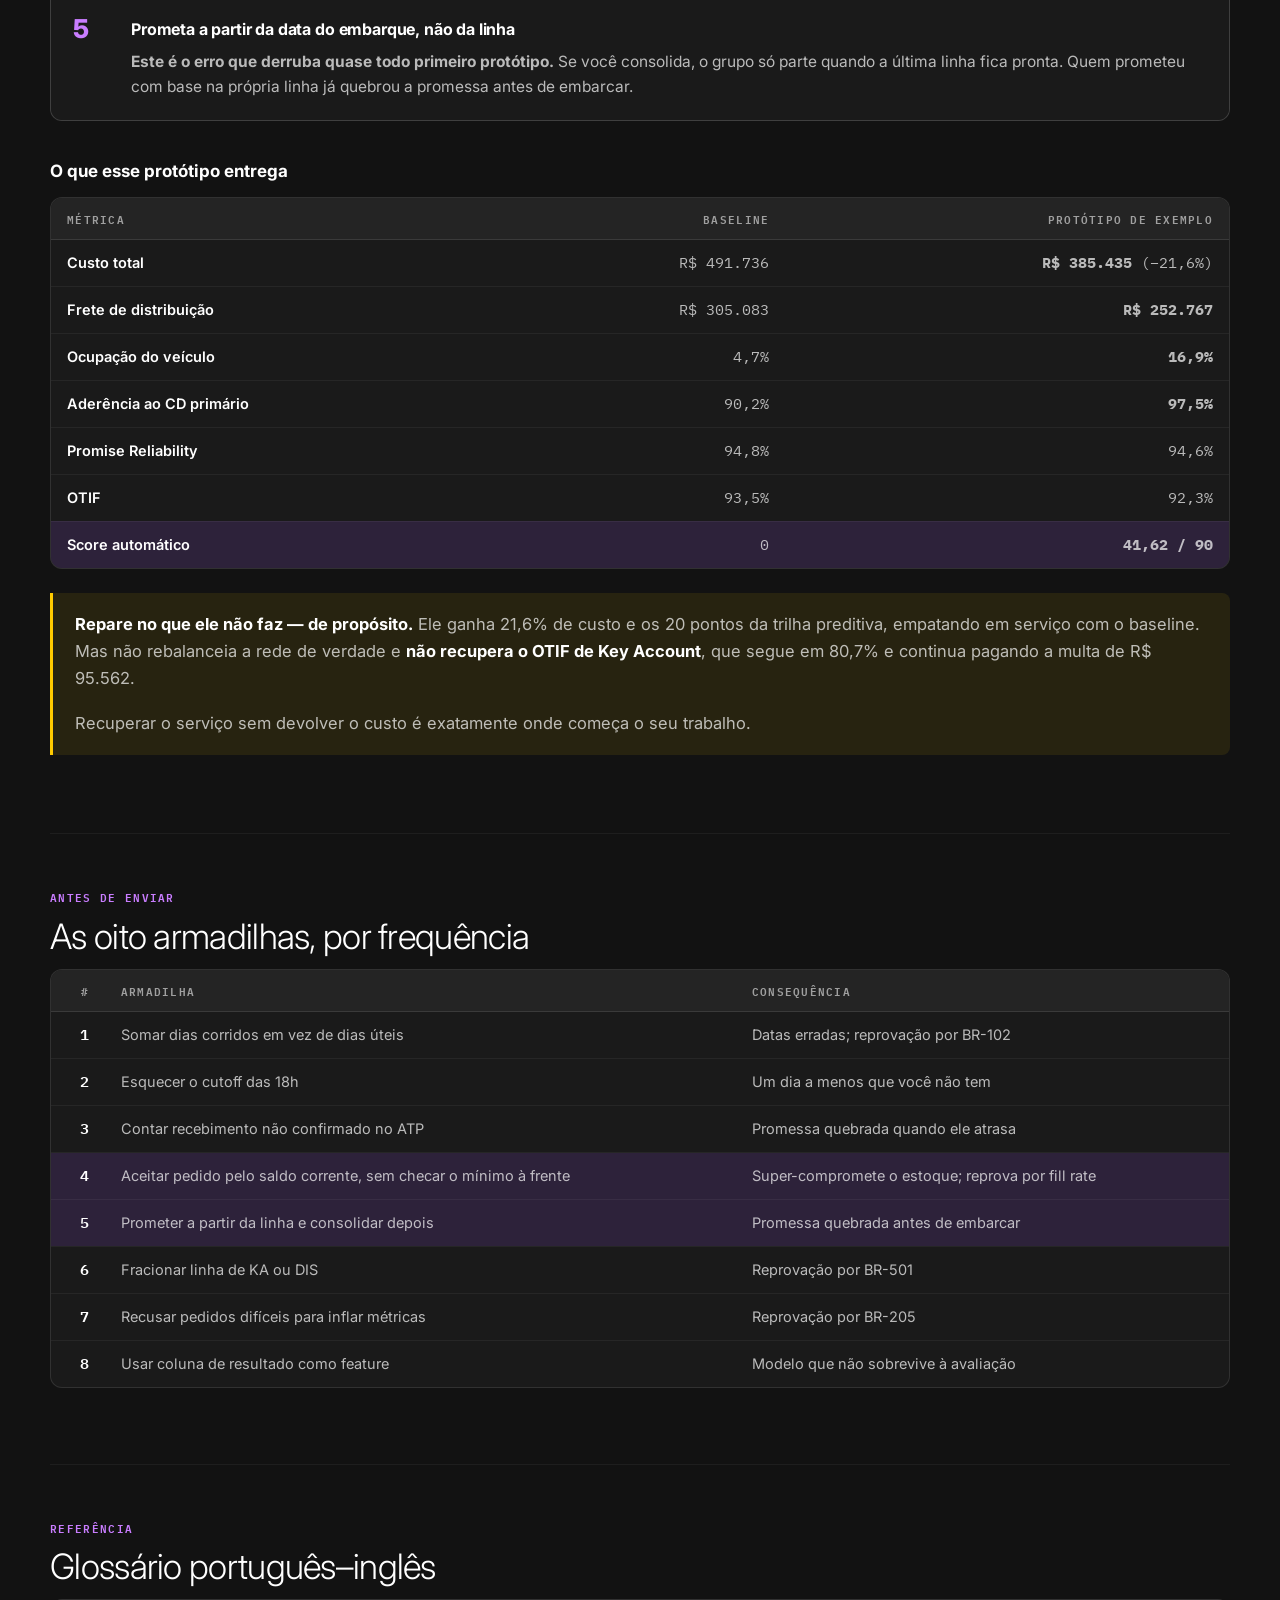
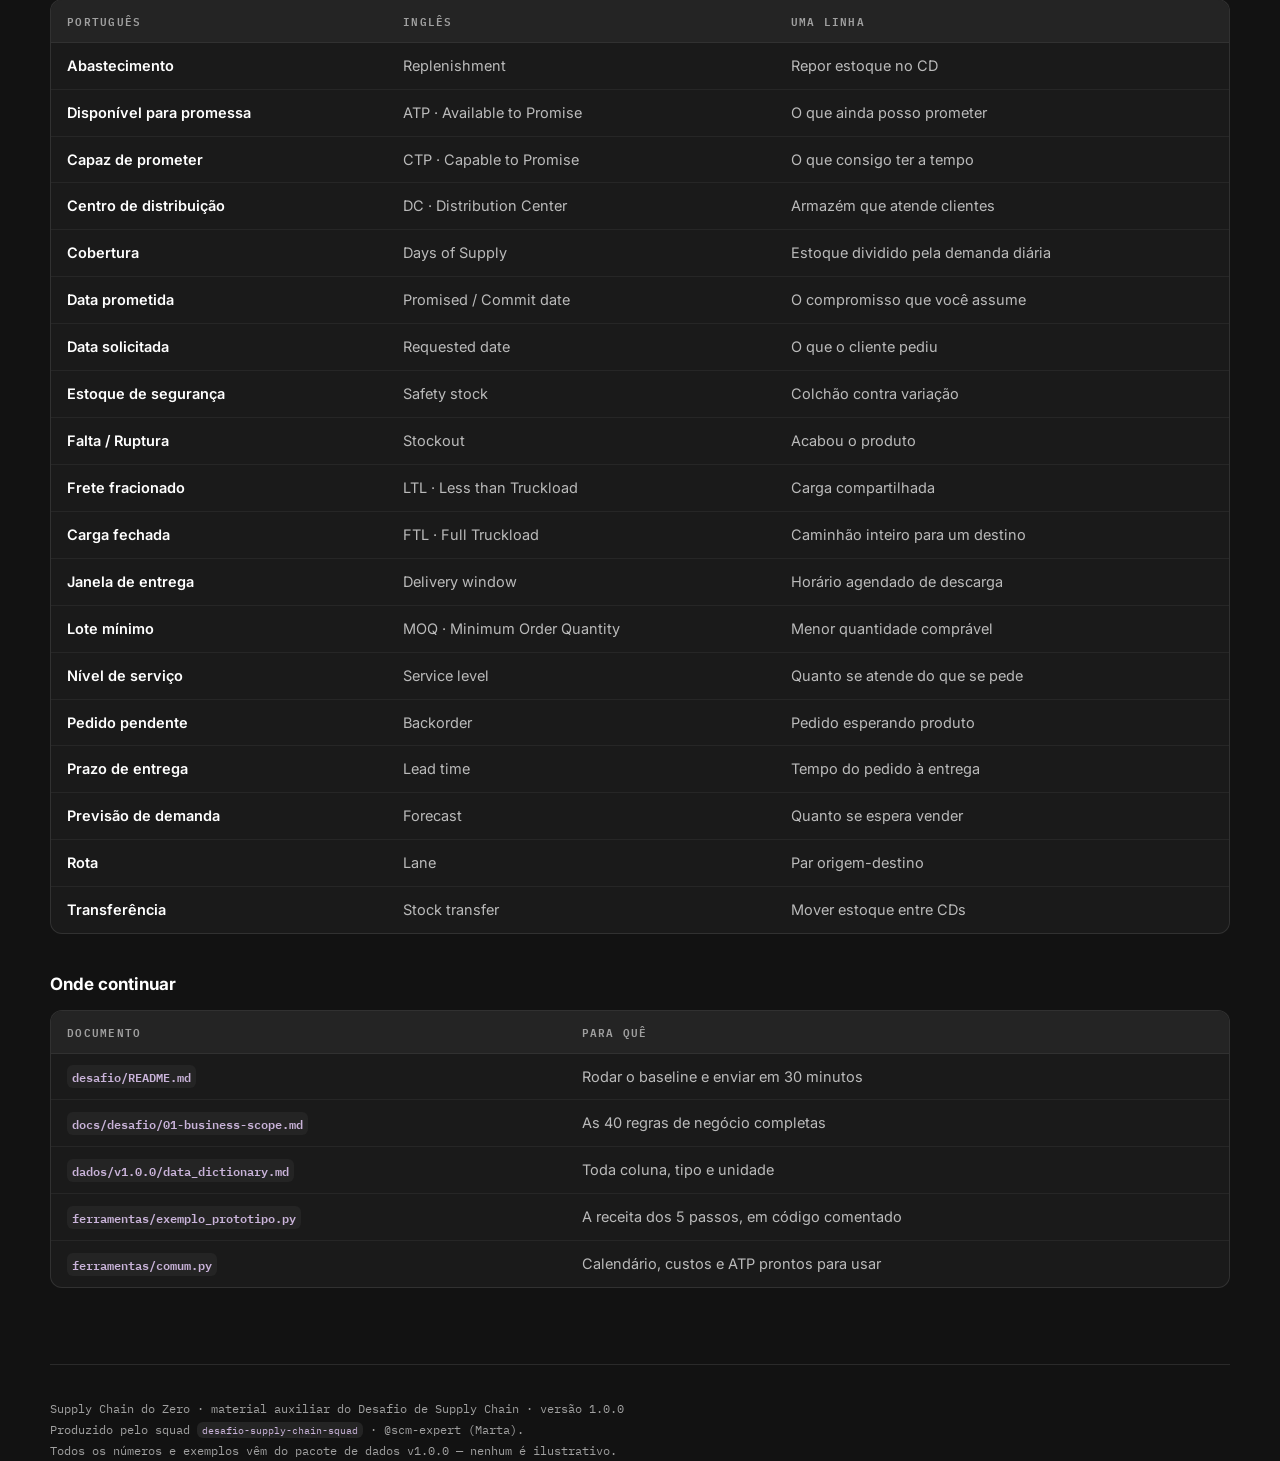
==== commit d675df80: "feat: repagina o site com o design system da Apllos Adota os tokens de apllos-design-system/build/cs" ====
--- a/docs/conceitos.html
+++ b/docs/conceitos.html
@@ -6,7 +6,7 @@
 <title>Supply Chain do Zero</title>
 <link rel="preconnect" href="https://fonts.googleapis.com">
 <link rel="preconnect" href="https://fonts.gstatic.com" crossorigin>
-<link rel="stylesheet" href="https://fonts.googleapis.com/css2?family=Archivo:wght@500;600;700;800&family=IBM+Plex+Mono:wght@400;500;600&family=Source+Serif+4:opsz,wght@8..60,400;8..60,600&display=swap">
+<link rel="stylesheet" href="https://fonts.googleapis.com/css2?family=Inter:wght@200;300;400;600;700&family=IBM+Plex+Mono:wght@400;500;600&display=swap">
 
 <style>
 /* ============================================================
@@ -17,63 +17,73 @@
    ============================================================ */
 
 :root {
-  --ground:      #E9EDEB;
-  --surface:     #FDFEFD;
-  --surface-2:   #DFE5E2;
-  --line:        #C6CFCB;
-  --line-soft:   #D8DFDC;
-  --ink:         #101715;
-  --ink-2:       #3D4B47;
-  --ink-3:       #66756F;
-  --accent:      #0D5B60;
-  --accent-2:    #E3EDED;
-  --signal:      #A8480D;
-  --signal-2:    #F6E6DA;
-  --moss:        #3D6B3E;
-  --shadow:      0 1px 2px rgba(16,23,21,.05), 0 8px 24px -16px rgba(16,23,21,.28);
-
-  --display: "Archivo", "Helvetica Neue", Arial, sans-serif;
-  --body: "Source Serif 4", Georgia, "Times New Roman", serif;
-  --mono: "IBM Plex Mono", ui-monospace, SFMono-Regular, Menlo, monospace;
+  /* ============================================================
+     Design system Apllos — namespace web (o padrão da marca).
+     Fonte: apllos-design-system/build/css/tokens.css
+
+     Dark-only de propósito. O design system não tem tema claro, e
+     manter dois temas aqui seria a via rápida para texto branco em
+     fundo branco. Sem alternância, o problema não existe.
+
+     Contraste de cada par medido em conferir_contraste.py.
+     ============================================================ */
+
+  /* superfícies — color.web.background.* */
+  --ground:      #121212;   /* base */
+  --surface:     #1a1a1a;   /* surface */
+  --surface-2:   #242424;   /* raised */
+
+  /* bordas — color.web.border.* */
+  --line:        rgba(255,255,255,.10);
+  --line-soft:   rgba(255,255,255,.05);
+  --line-forte:  rgba(255,255,255,.32);
+
+  /* texto — color.web.text.* · 18.7 / 8.9 / 7.2 contra o fundo */
+  --ink:         #ffffff;
+  --ink-2:       rgba(255,255,255,.70);
+  --ink-3:       #a0a0a0;
+
+  /* acento violeta — texto usa o tom link (7.0:1); preenchimento usa o vivid */
+  --accent:        #c97dff;   /* violet.tint — links, olho de seção, destaques */
+  --accent-forte:  #AA39F9;   /* violet.vivid escurecido: o vivid original (#b655fa)
+                                 deixa o branco em 3,70:1, abaixo do piso de 4,5.
+                                 Este degrau dá 4,50:1 e mantém o violeta da marca. */
+  --accent-base:   #a259ff;   /* violet.base — bordas de card */
+  --accent-2:      rgba(162,89,255,.14);
+  --accent-mist:   #c9b3d9;   /* violet.mist — números de estatística */
+
+  /* sinal — amarelo institucional Pantone 116, 12.3:1 sobre o fundo */
+  --signal:      #FFCB00;
+  --signal-2:    rgba(255,203,0,.09);
+
+  /* status — degraus clareados dos institucionais, para passarem no escuro
+     Pantone 347 #398A35 -> #47AB42 (5.9:1) · Pantone 185 #ED1C2B -> #F25C67 (5.4:1) */
+  --bom:         #47AB42;
+  --alerta:      #F25C67;
+
+  /* séries de gráfico — validadas no validador da skill dataviz:
+     banda L 0.48–0.67, croma >= .10, ΔE 31.7 (deutan) e 32.0 (visão normal) */
+  --serie-1:     #9B6DFF;
+  --serie-2:     #BE8620;
+  --trilho:      #2E2E2E;
+
+  /* sombras — shadow.* */
+  --shadow:      0 2px 10px rgba(0,0,0,.30);
+  --shadow-alto: 0 10px 20px rgba(0,0,0,.40);
+  --glow:        0 8px 32px rgba(139,77,184,.45);
+  --gradiente:   linear-gradient(90deg,#c9b3d9,#b655fa);
+
+  /* tipografia — Inter, do design system. O mono é acréscimo nosso:
+     o design system não define família monoespaçada. */
+  --display: Inter, -apple-system, "Segoe UI", Roboto, sans-serif;
+  --body:    Inter, -apple-system, "Segoe UI", Roboto, sans-serif;
+  --mono:    "IBM Plex Mono", ui-monospace, SFMono-Regular, Menlo, monospace;
+
+  /* raios — radius.* */
+  --r-sm: 6px; --r-md: 8px; --r-lg: 12px; --r-xl: 20px; --r-pill: 999px;
 
   --measure: 68ch;
-  --wide: 1140px;
-}
-
-@media (prefers-color-scheme: dark) {
-  :root:not([data-theme="light"]) {
-    --ground:    #0D1412;
-    --surface:   #151E1B;
-    --surface-2: #1D2825;
-    --line:      #2C3B37;
-    --line-soft: #23302C;
-    --ink:       #E7EDEA;
-    --ink-2:     #B3C1BC;
-    --ink-3:     #82918C;
-    --accent:    #52B7BC;
-    --accent-2:  #18302F;
-    --signal:    #DE8B4A;
-    --signal-2:  #33251A;
-    --moss:      #7FAE7A;
-    --shadow:    0 1px 2px rgba(0,0,0,.4), 0 10px 28px -18px rgba(0,0,0,.8);
-  }
-}
-
-:root[data-theme="dark"] {
-  --ground:    #0D1412;
-  --surface:   #151E1B;
-  --surface-2: #1D2825;
-  --line:      #2C3B37;
-  --line-soft: #23302C;
-  --ink:       #E7EDEA;
-  --ink-2:     #B3C1BC;
-  --ink-3:     #82918C;
-  --accent:    #52B7BC;
-  --accent-2:  #18302F;
-  --signal:    #DE8B4A;
-  --signal-2:  #33251A;
-  --moss:      #7FAE7A;
-  --shadow:    0 1px 2px rgba(0,0,0,.4), 0 10px 28px -18px rgba(0,0,0,.8);
+  --wide: 1236px;   /* layout.content-max */
 }
 
 * { box-sizing: border-box; }
@@ -315,6 +325,58 @@
 }
 
 @media (prefers-reduced-motion: reduce) { * { animation: none !important; transition: none !important; } }
+
+/* ---------- voz do design system Apllos ---------- */
+body { font-family: var(--body); font-weight: 400; }
+h1, h2, h3, .fact b, .kpi h3 { font-family: var(--display); }
+h1 { font-weight: 200; letter-spacing: -.045em; }
+h2 { font-weight: 300; letter-spacing: -.02em; }
+h1 em, .destaque-gradiente {
+  font-style: normal;
+  background: var(--gradiente);
+  -webkit-background-clip: text; background-clip: text; color: transparent;
+}
+.kicker, .tag { color: var(--accent); font-weight: 600; letter-spacing: .12em; }
+.standfirst, .lead { font-weight: 300; }
+
+.facts, .promessa, .grid, .kpis, .passos { border-radius: var(--r-lg); overflow: hidden; }
+.card, .cell, .fact, .kpi, .conceito, .campo, .passo, .promessa div { background: var(--surface); }
+.conceito, .testador, .scroll, .figure .frame, pre {
+  border-radius: var(--r-lg);
+}
+.fact b { font-weight: 600; color: var(--accent-mist); }
+.cell .code, .conceito .n { color: var(--accent); }
+
+.btn {
+  border-radius: var(--r-pill);
+  background: var(--accent-forte); color: #fff;
+  font-family: var(--display); font-weight: 600;
+  box-shadow: var(--glow);
+  padding: 13px 30px; border: 1px solid transparent;
+}
+.btn:hover { filter: brightness(1.08); transform: translateY(-1px); }
+.btn.sec { background: transparent; color: var(--accent); border-color: var(--line-forte); box-shadow: none; }
+.btn.sec:hover { border-color: var(--accent); }
+
+.pill { border-radius: var(--r-pill); border-width: 1px; }
+.note { border-left-color: var(--signal); background: var(--signal-2); border-radius: 0 var(--r-md) var(--r-md) 0; }
+.callout { background: var(--accent-2); border-color: var(--line); border-radius: var(--r-md); }
+.campo.armadilha { background: var(--signal-2); }
+.campo.armadilha b { color: var(--signal); }
+tr.destaque td { background: var(--accent-2); }
+tr.destaque:hover td { background: var(--accent-2); }
+tbody tr:hover td { background: rgba(255,255,255,.04); }
+code { background: var(--surface-2); border-radius: var(--r-sm); color: var(--accent-mist); }
+.barra { border-radius: 0 var(--r-sm) var(--r-sm) 0; }
+.marca-meta { background: var(--ink); }
+.sitenav { background: #000; border-bottom: 1px solid var(--line); }
+.sitenav a { color: var(--ink-3); }
+.sitenav a:hover, .sitenav a:focus-visible { color: var(--ink); }
+.sitenav a.ativo { color: var(--ink); box-shadow: inset 0 -2px 0 var(--accent-forte); }
+.sitenav .marca { color: var(--ink); }
+nav.rail { background: var(--ground); }
+.masthead { background: var(--surface); }
+
 
 /* barra de navegação do site — injetada pelo gerador */
 .sitenav { background: var(--ink); border-bottom: 1px solid var(--ink); }
@@ -427,7 +489,7 @@
           <text x="380" y="229" class="svg-small s-ink3">desafio acontece</text>
 
           <!-- fluxo 2 -->
-          <text x="600" y="26" class="svg-small s-signal">FLUXO 2 · ATENDIMENTO — puxa, reativo, fracionado</text>
+          <text x="600" y="26" class="svg-small s-signal">FLUXO 2 · ATENDIMENTO — puxa, reativo</text>
           <g fill="none" stroke="var(--signal)" stroke-width="2" color="var(--signal)">
             <path d="M560,88 L700,88" marker-end="url(#a1)"/>
           </g>
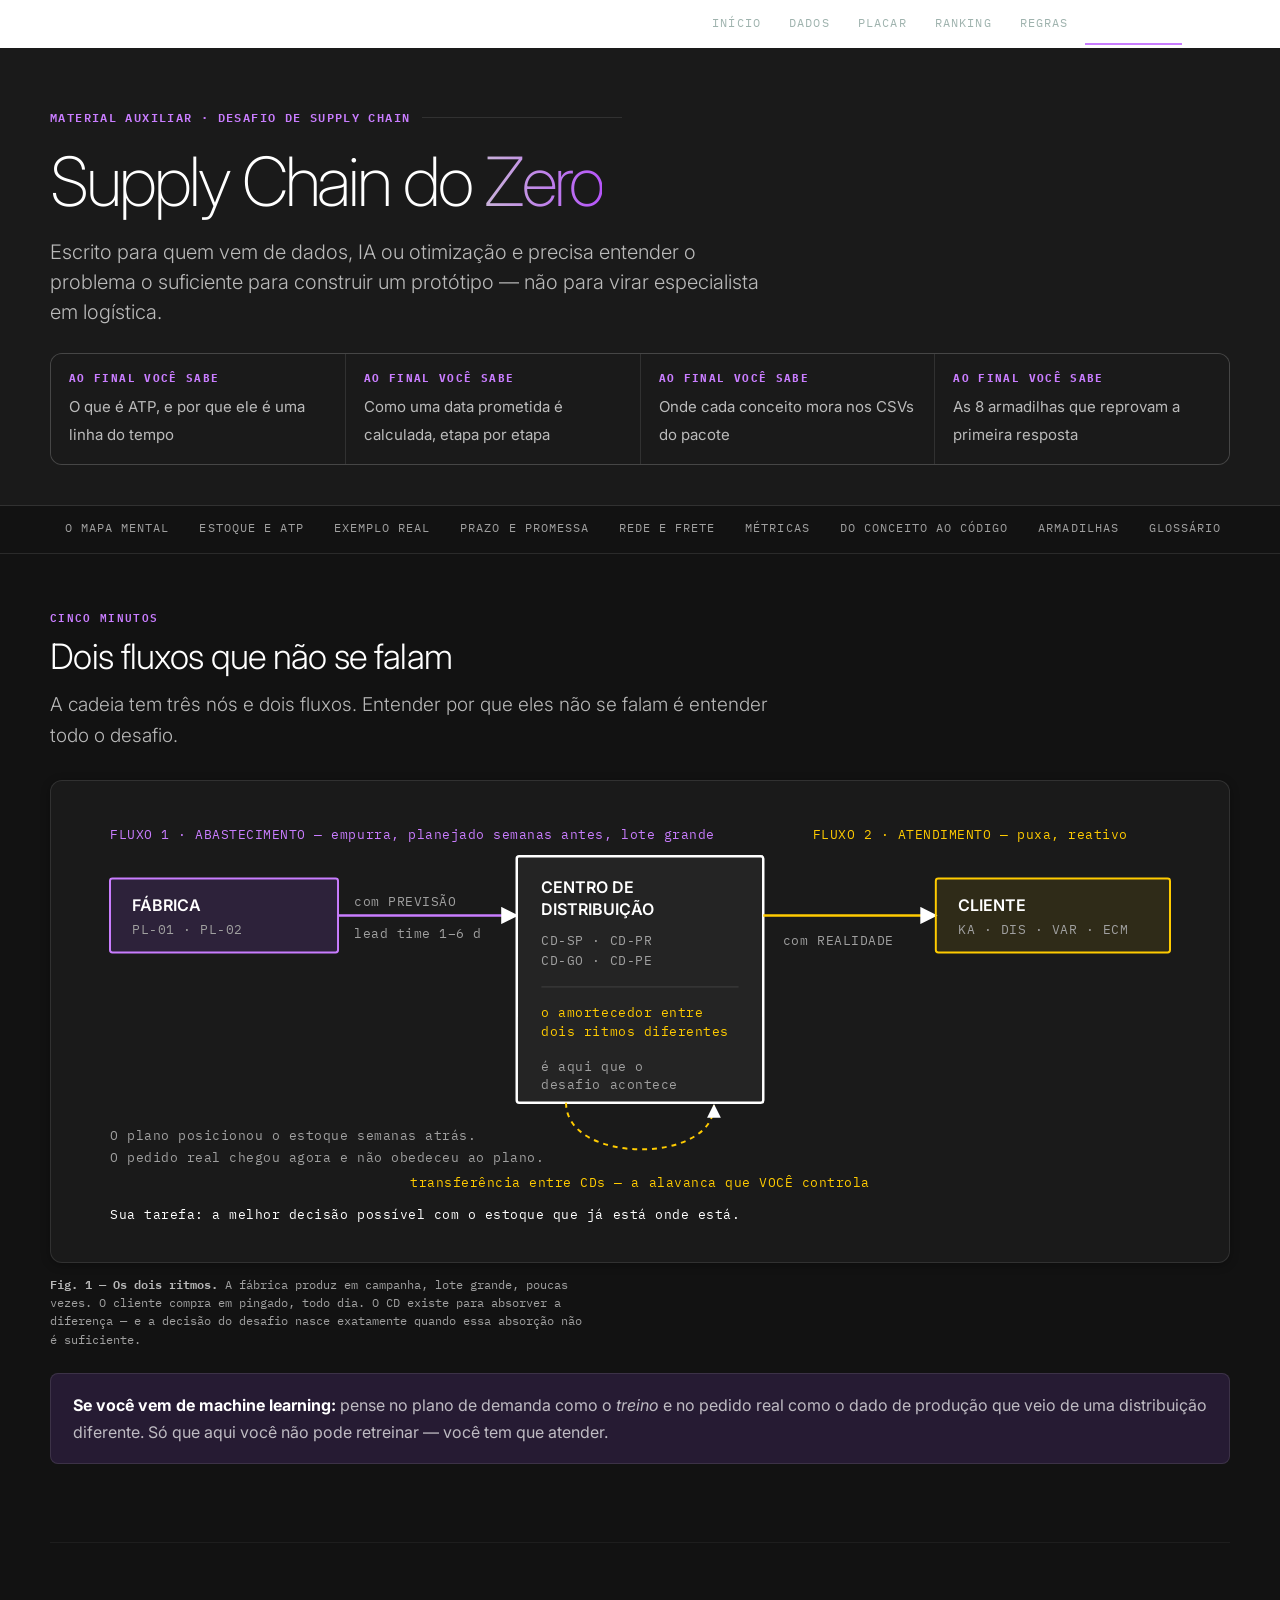
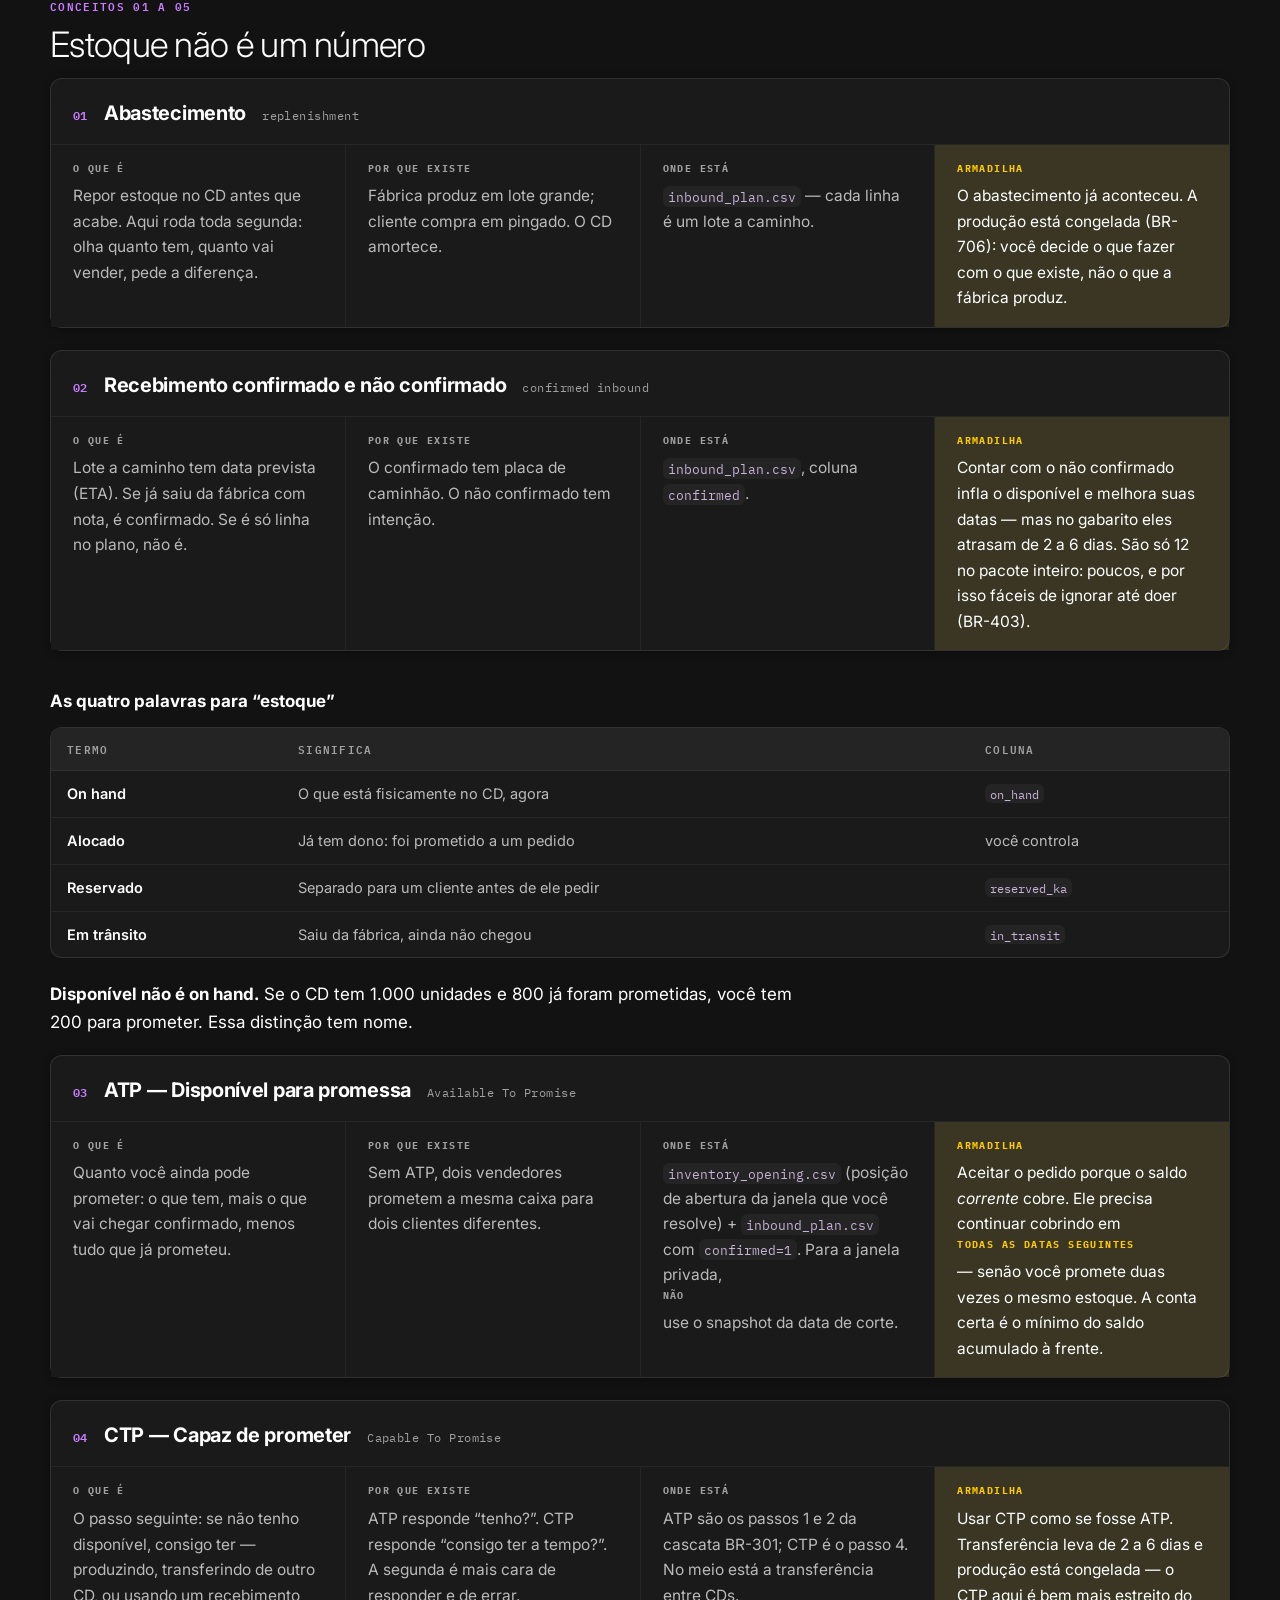
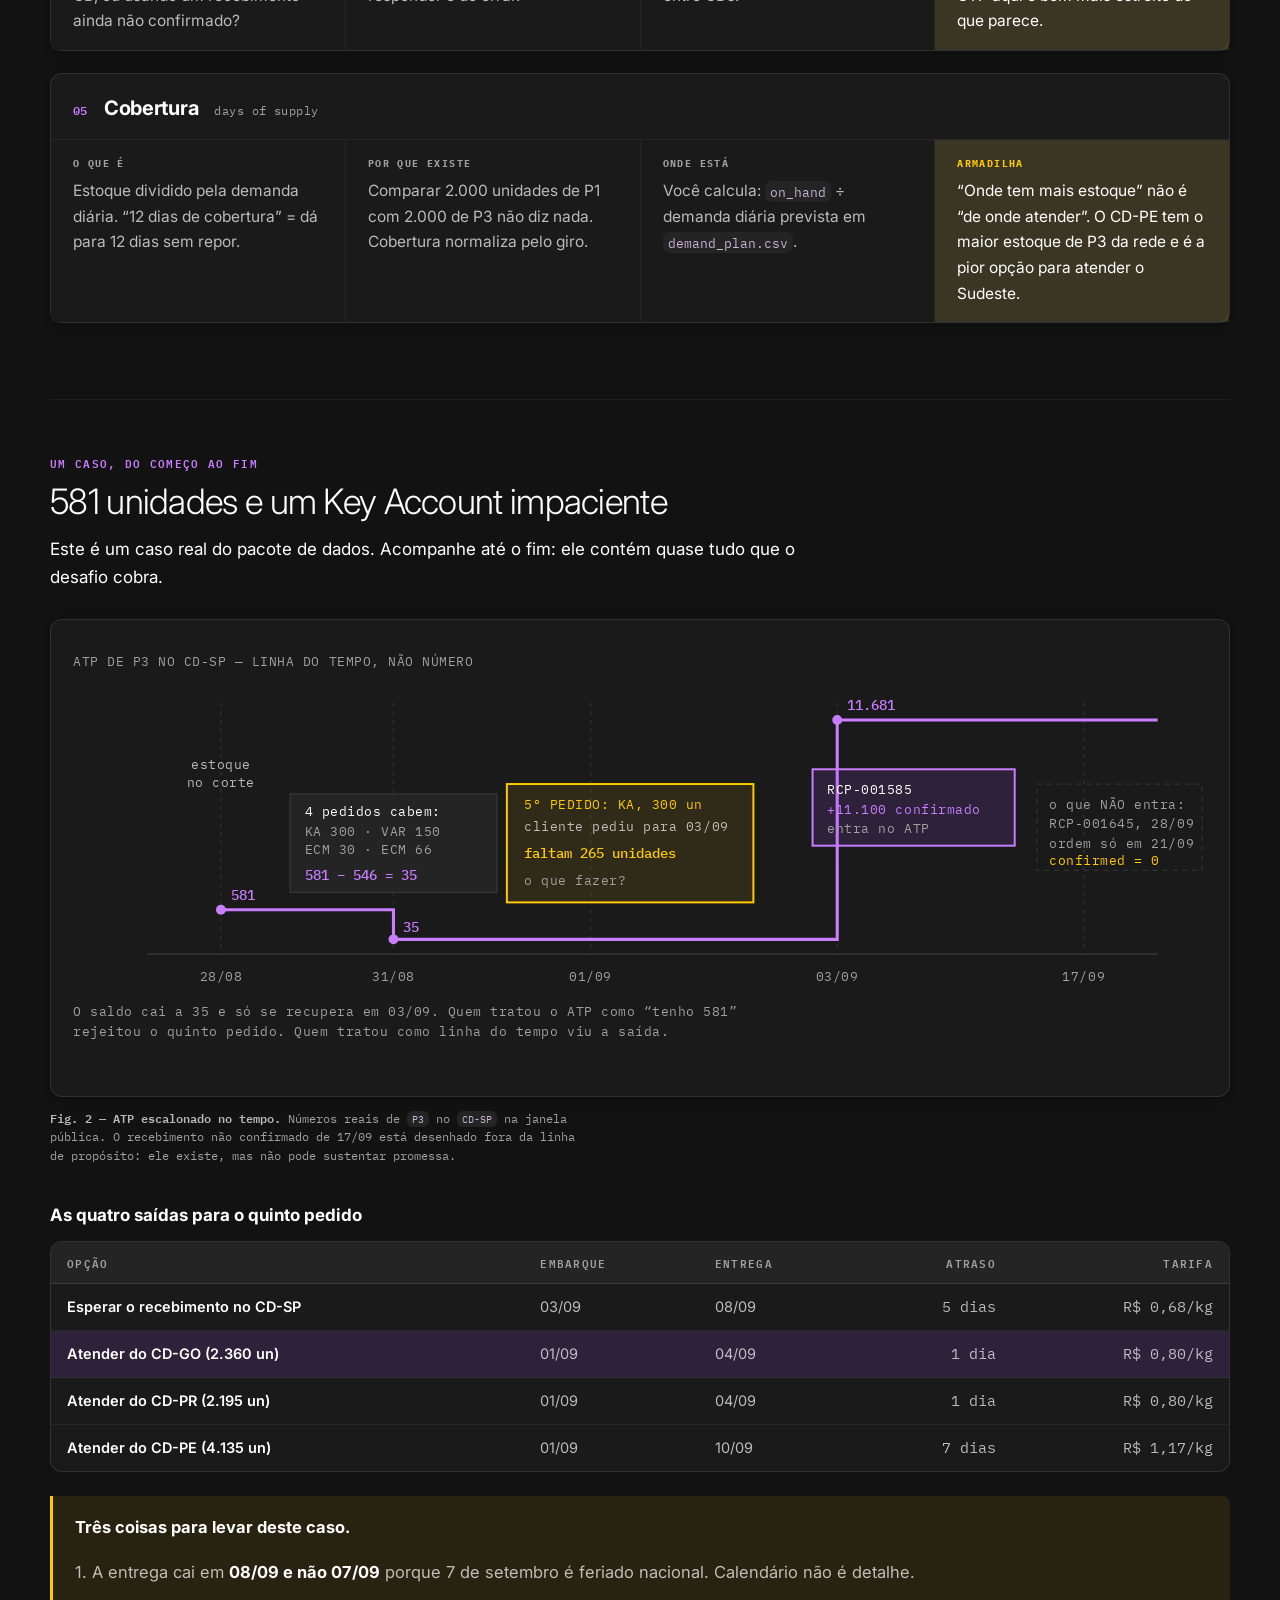
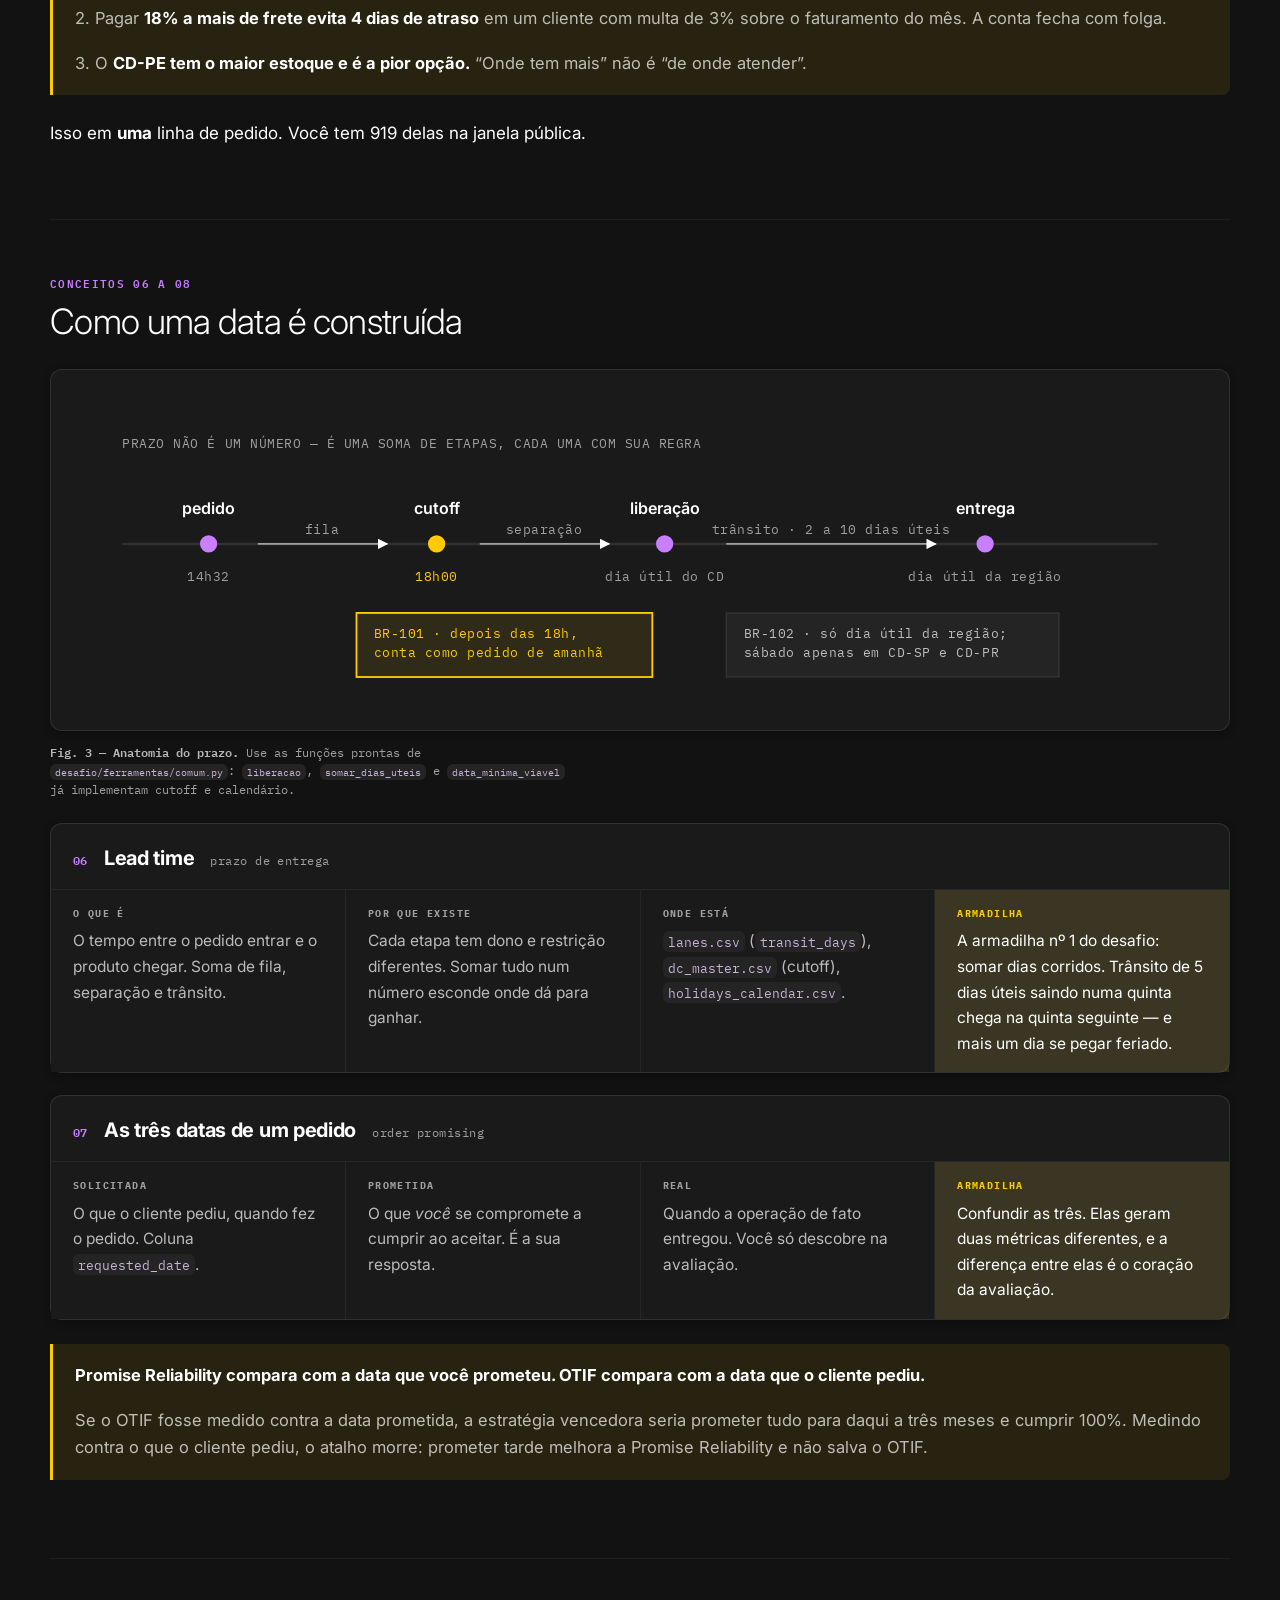
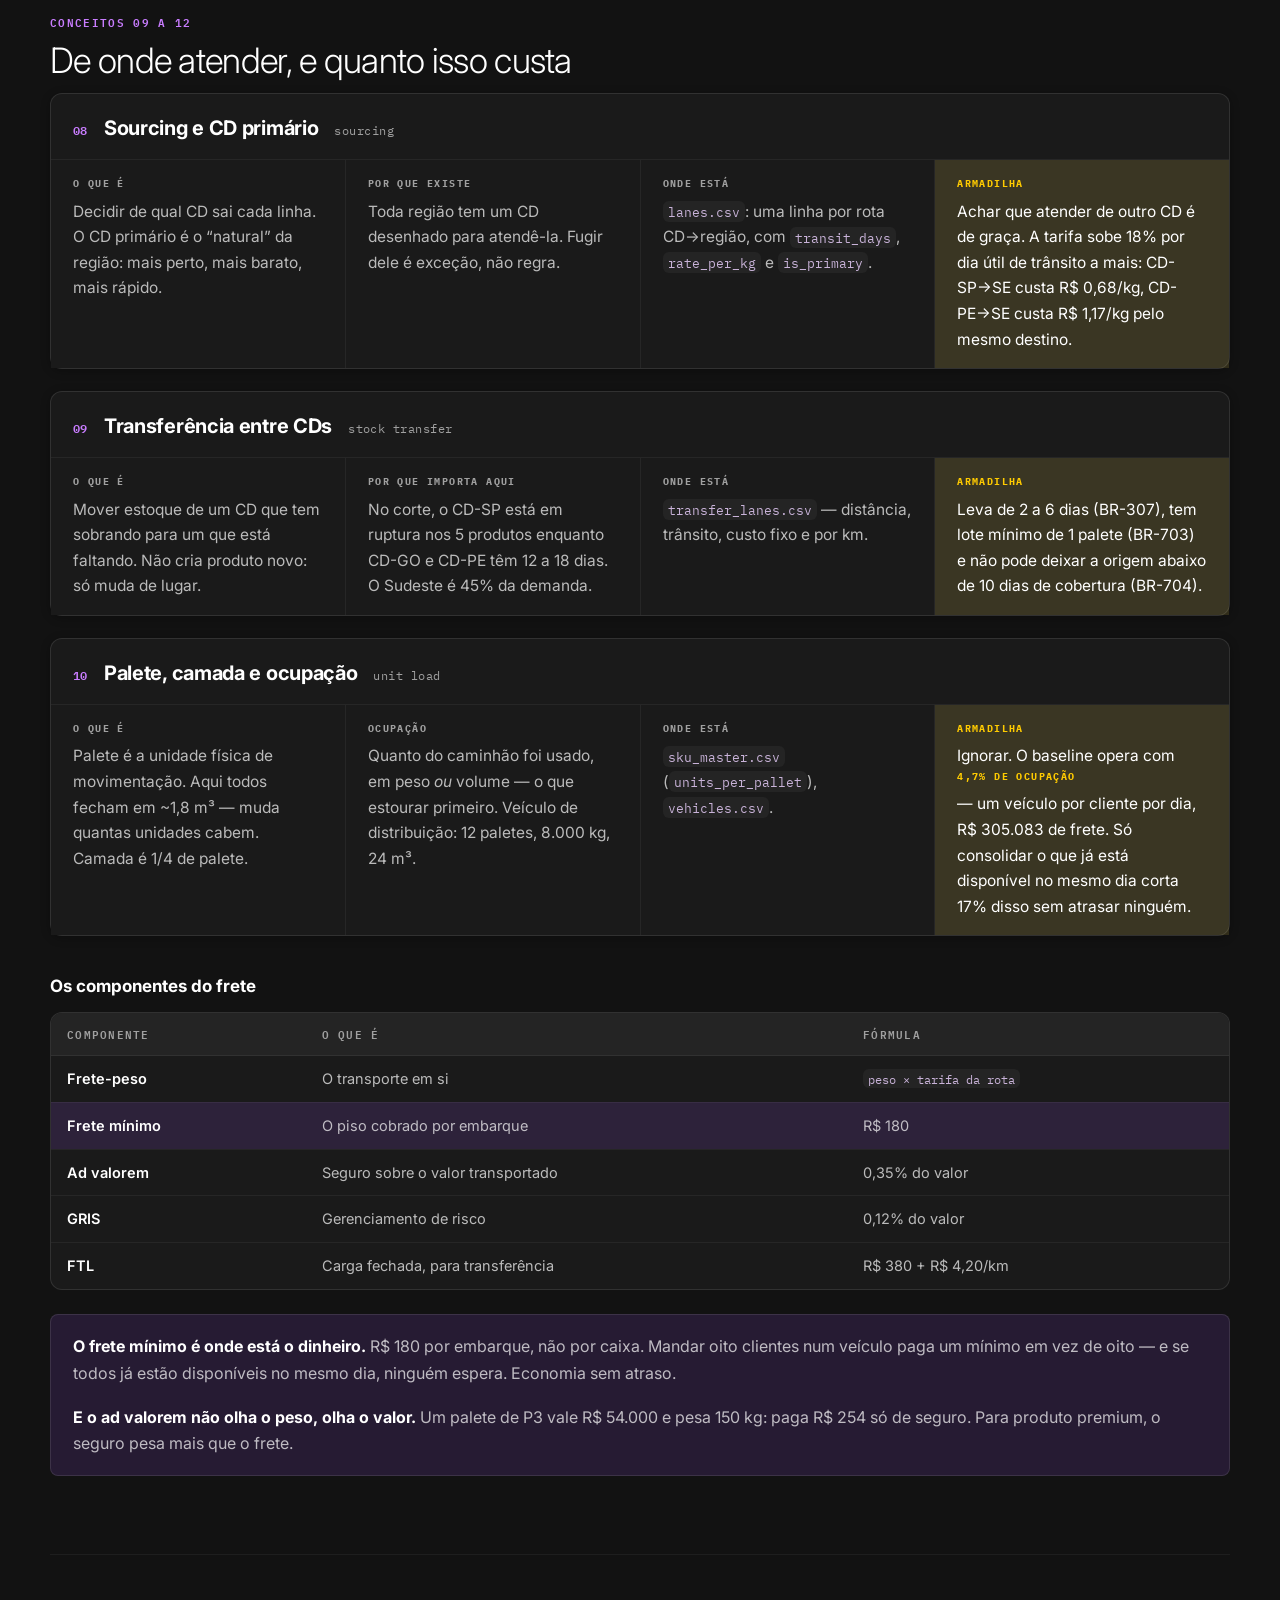
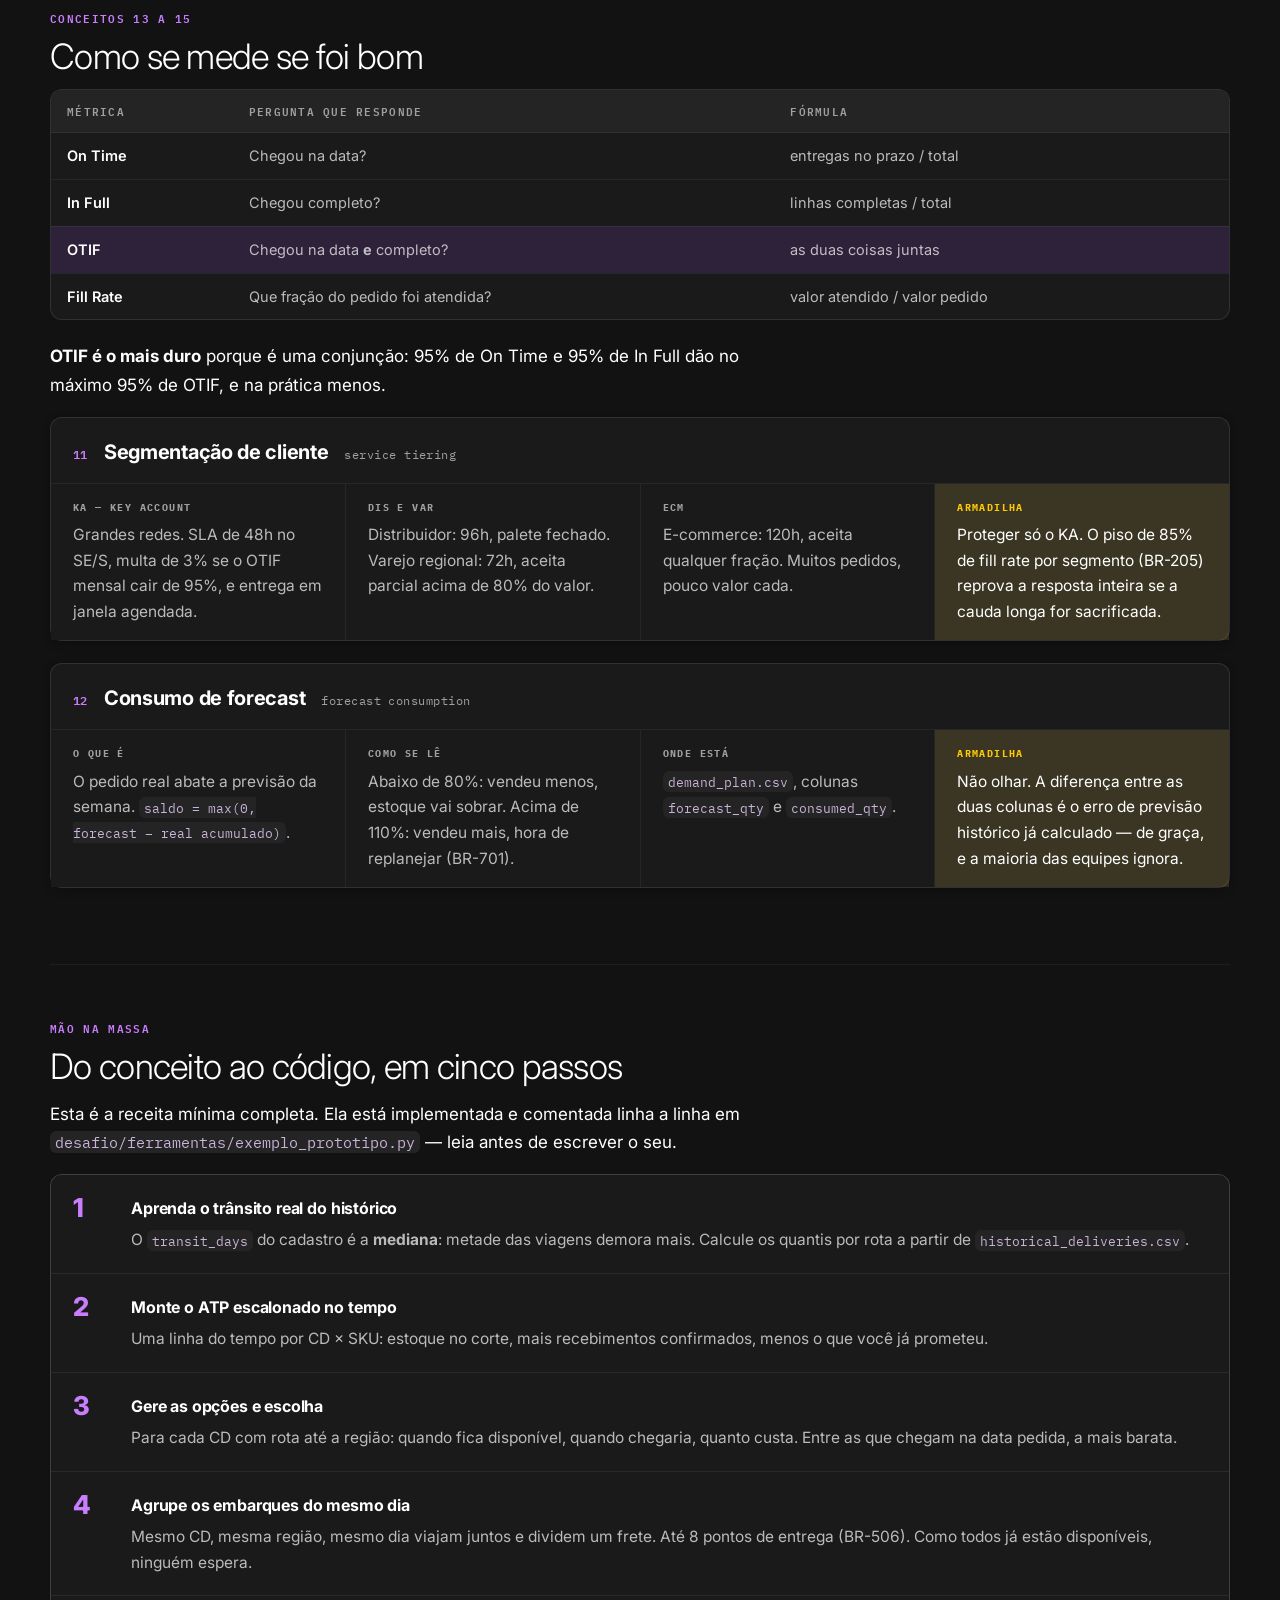
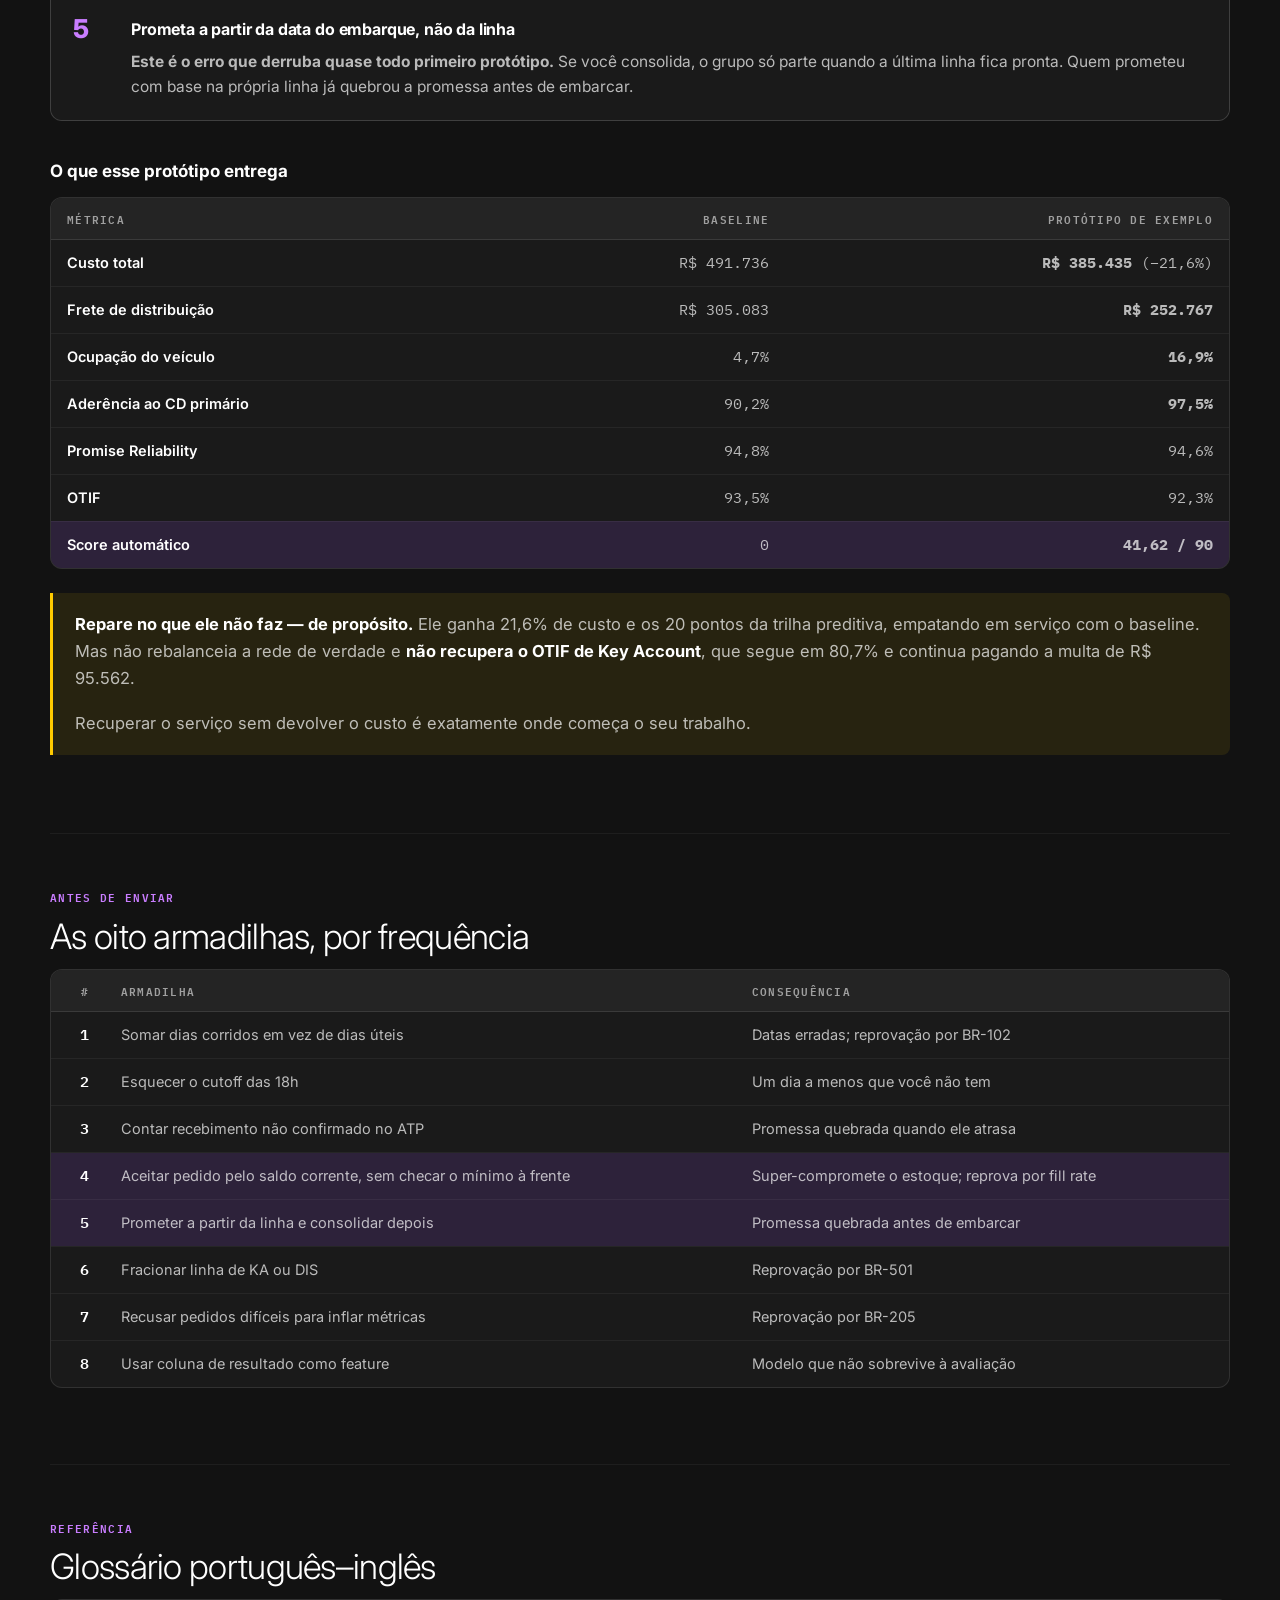
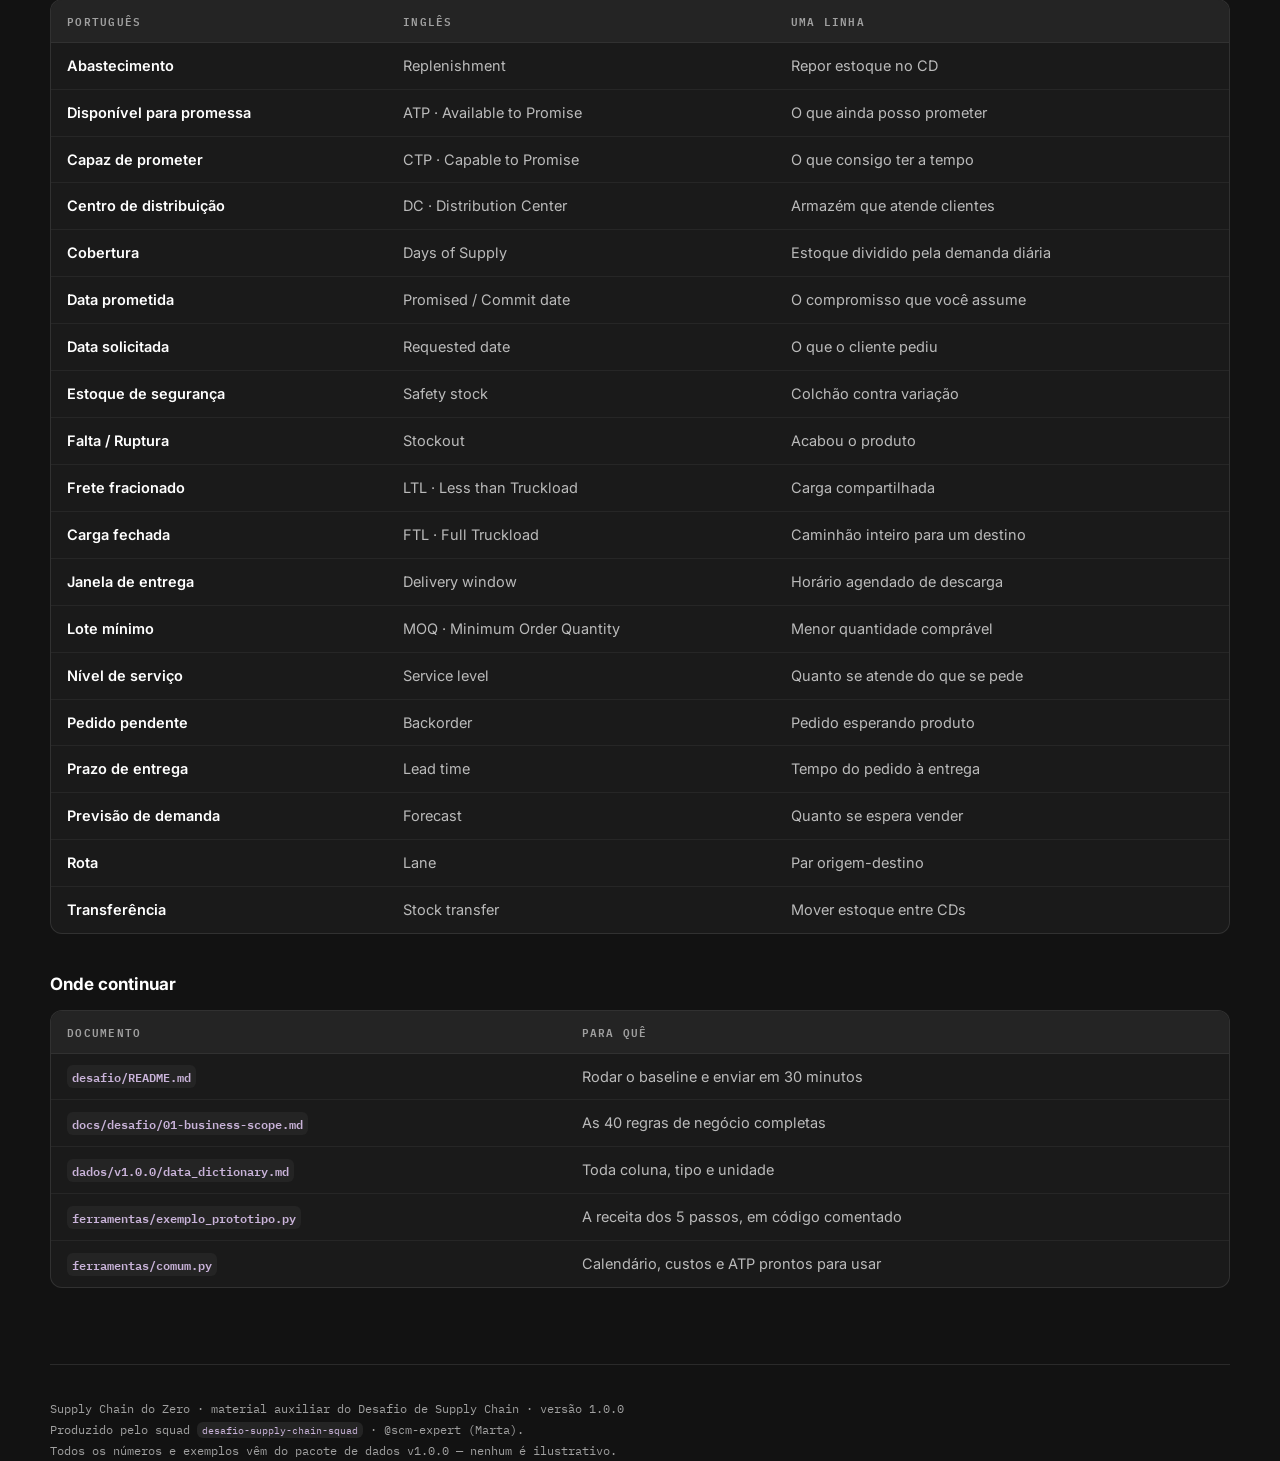
==== commit 935bc874: "feat: ranking público que se atualiza a cada envio Fecha o ciclo: a equipe abre o pull request, o ro" ====
--- a/docs/conceitos.html
+++ b/docs/conceitos.html
@@ -408,6 +408,7 @@
     <a href="./index.html">Início</a>
     <a href="./dados.html">Dados</a>
     <a href="./placar.html">Placar</a>
+    <a href="./ranking.html">Ranking</a>
     <a href="./regras.html">Regras</a>
     <a href="./conceitos.html" class="ativo">Conceitos</a>
   </div>
